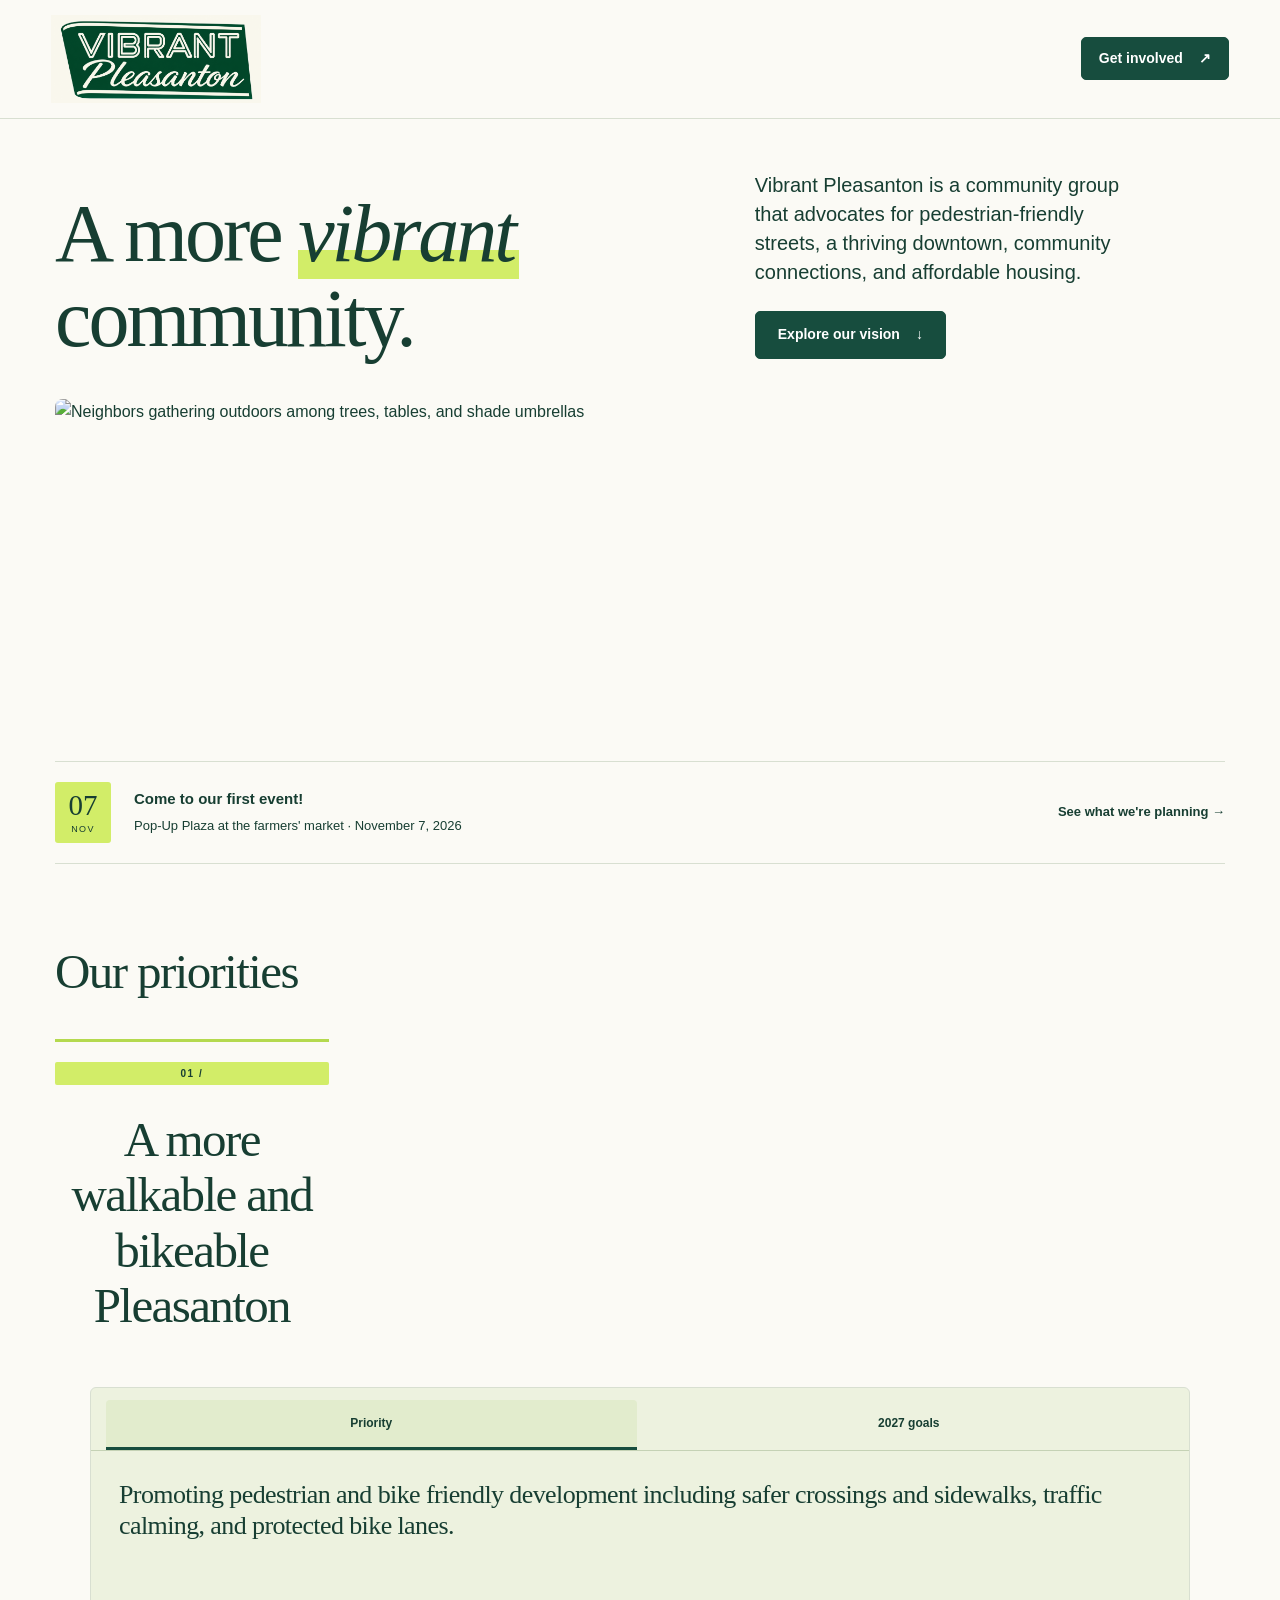
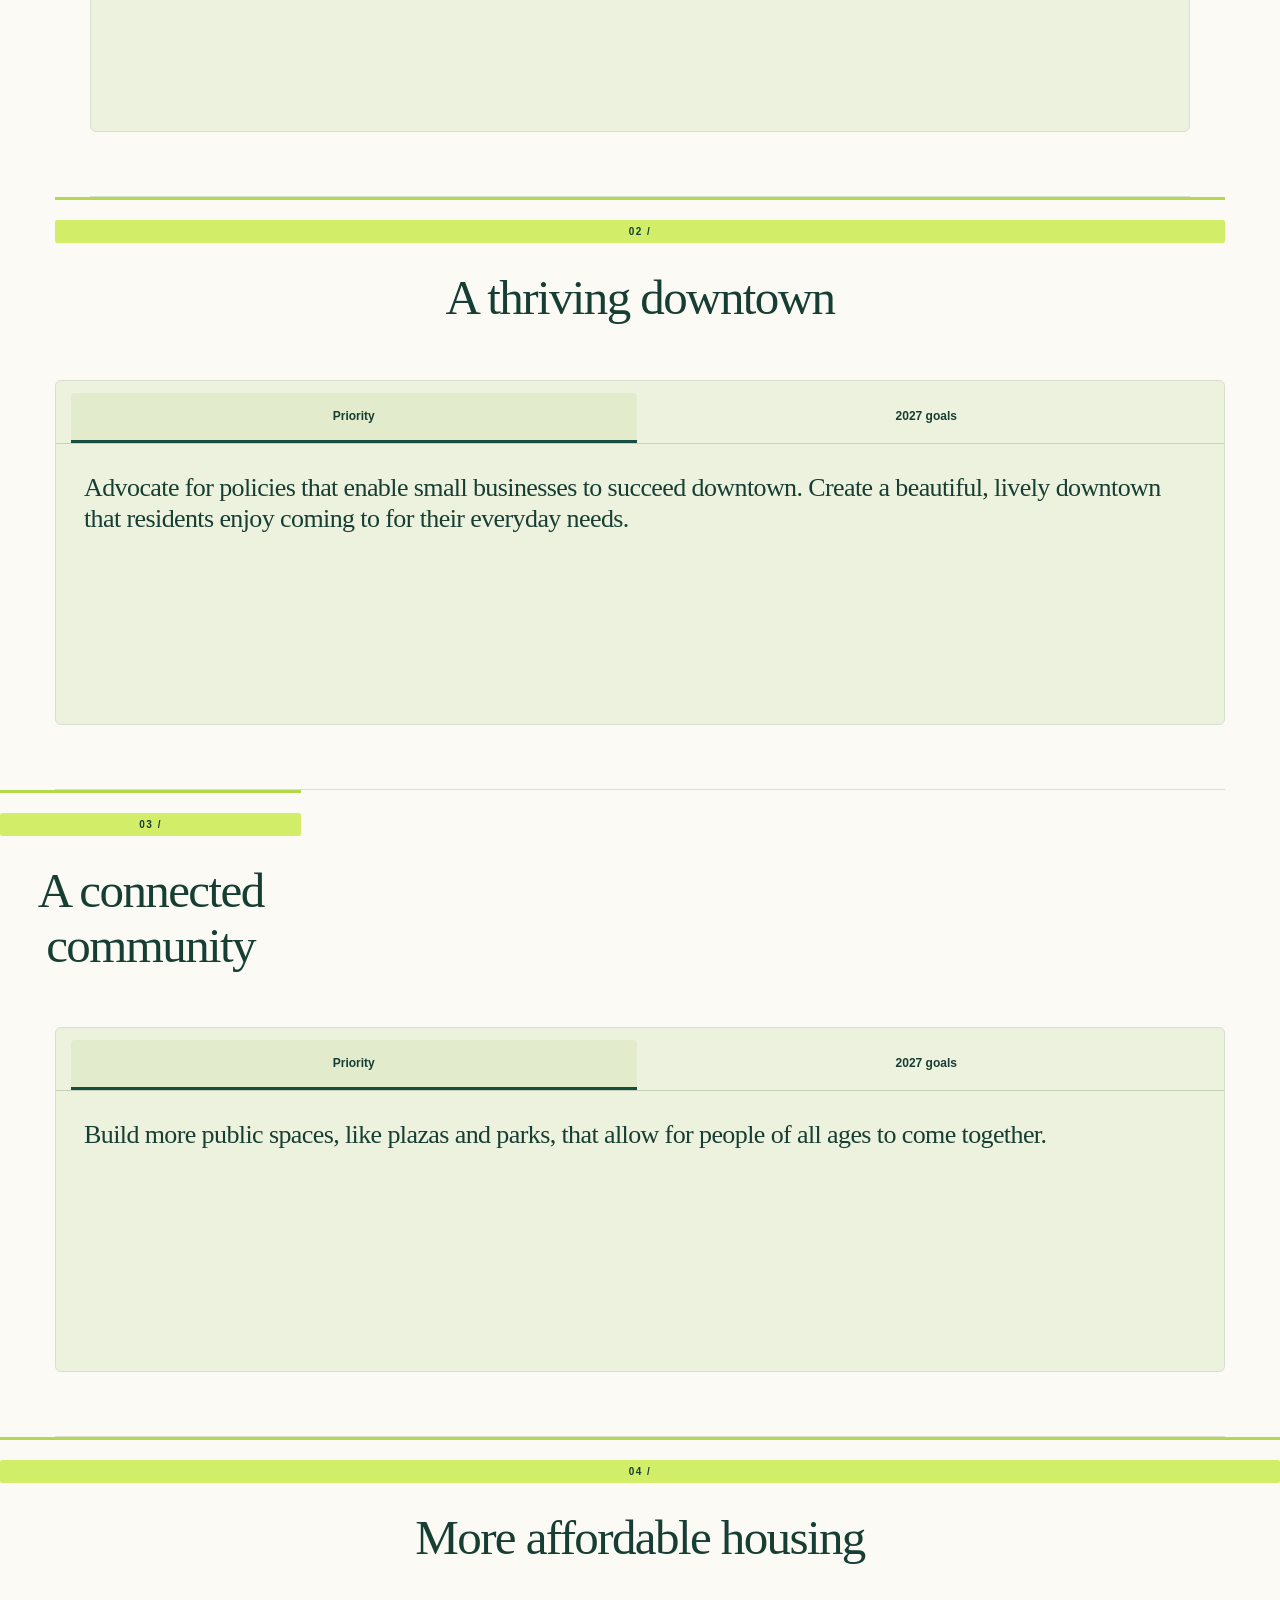
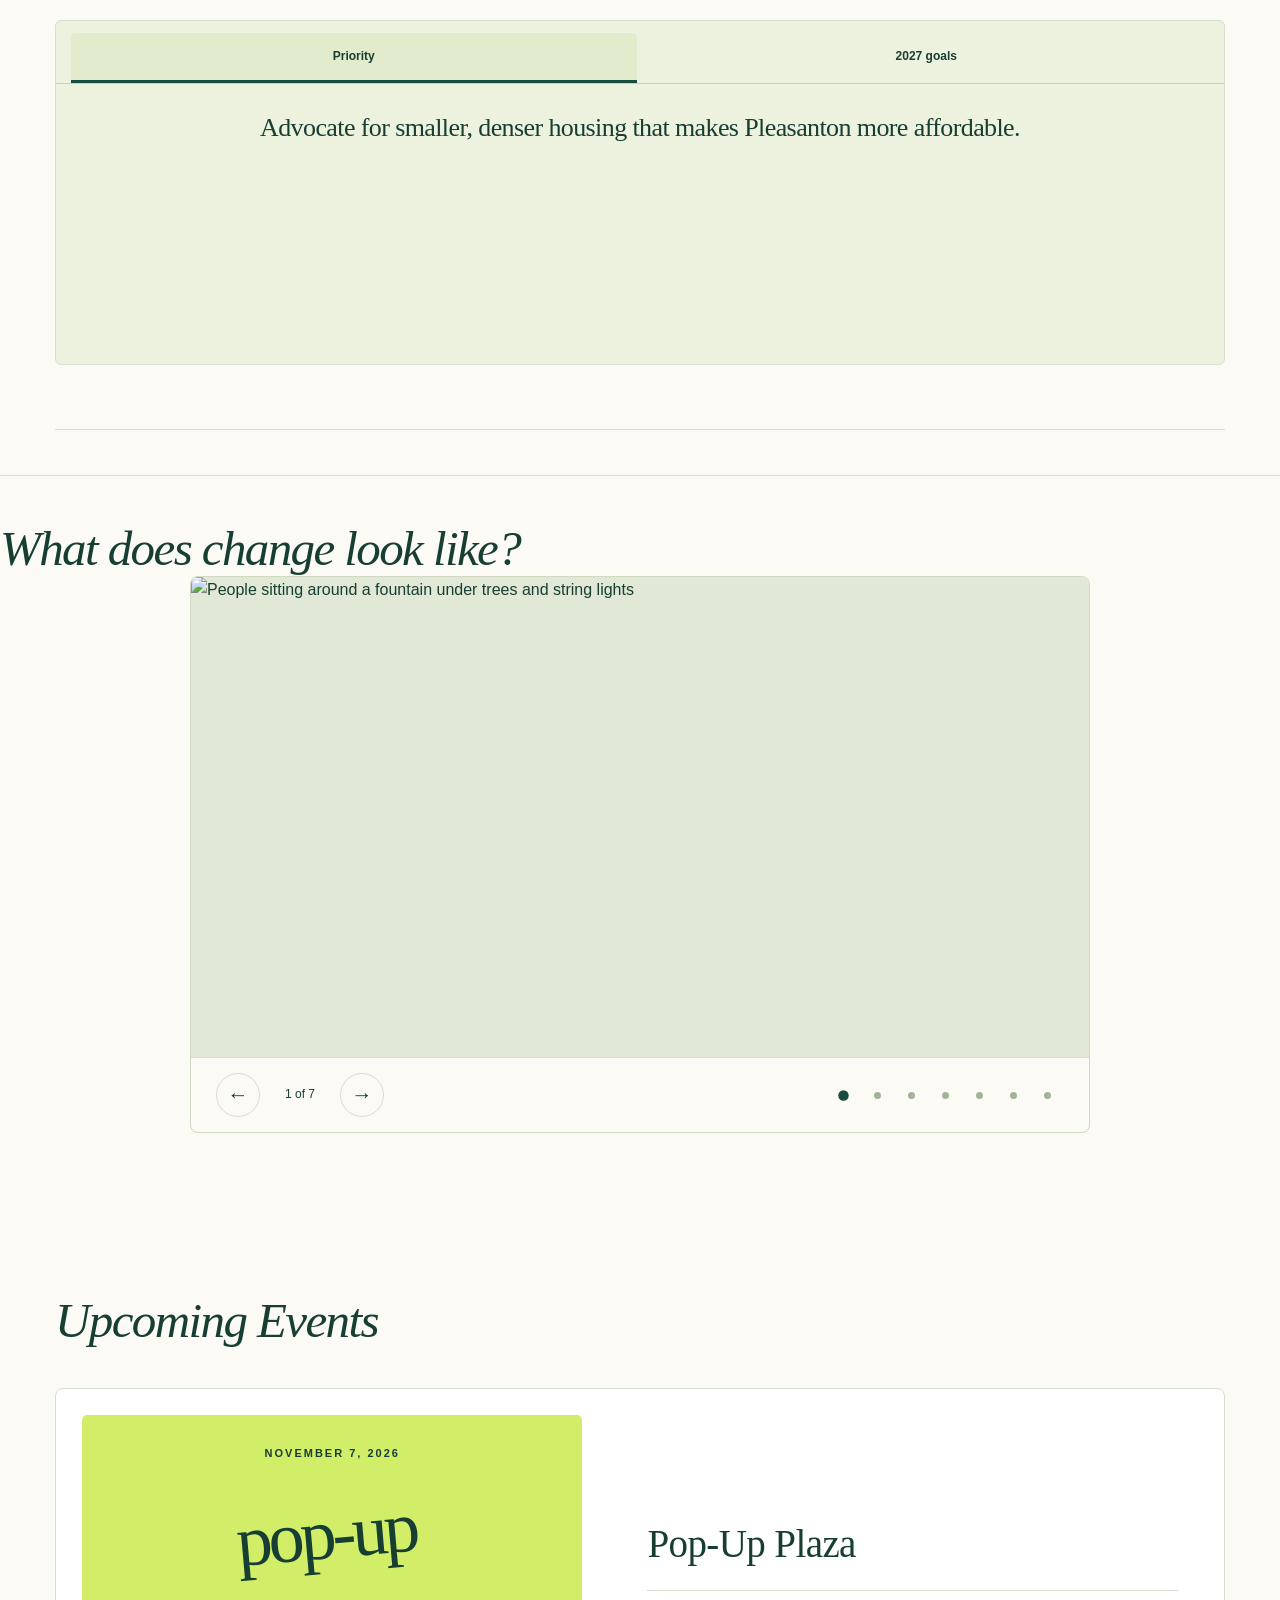
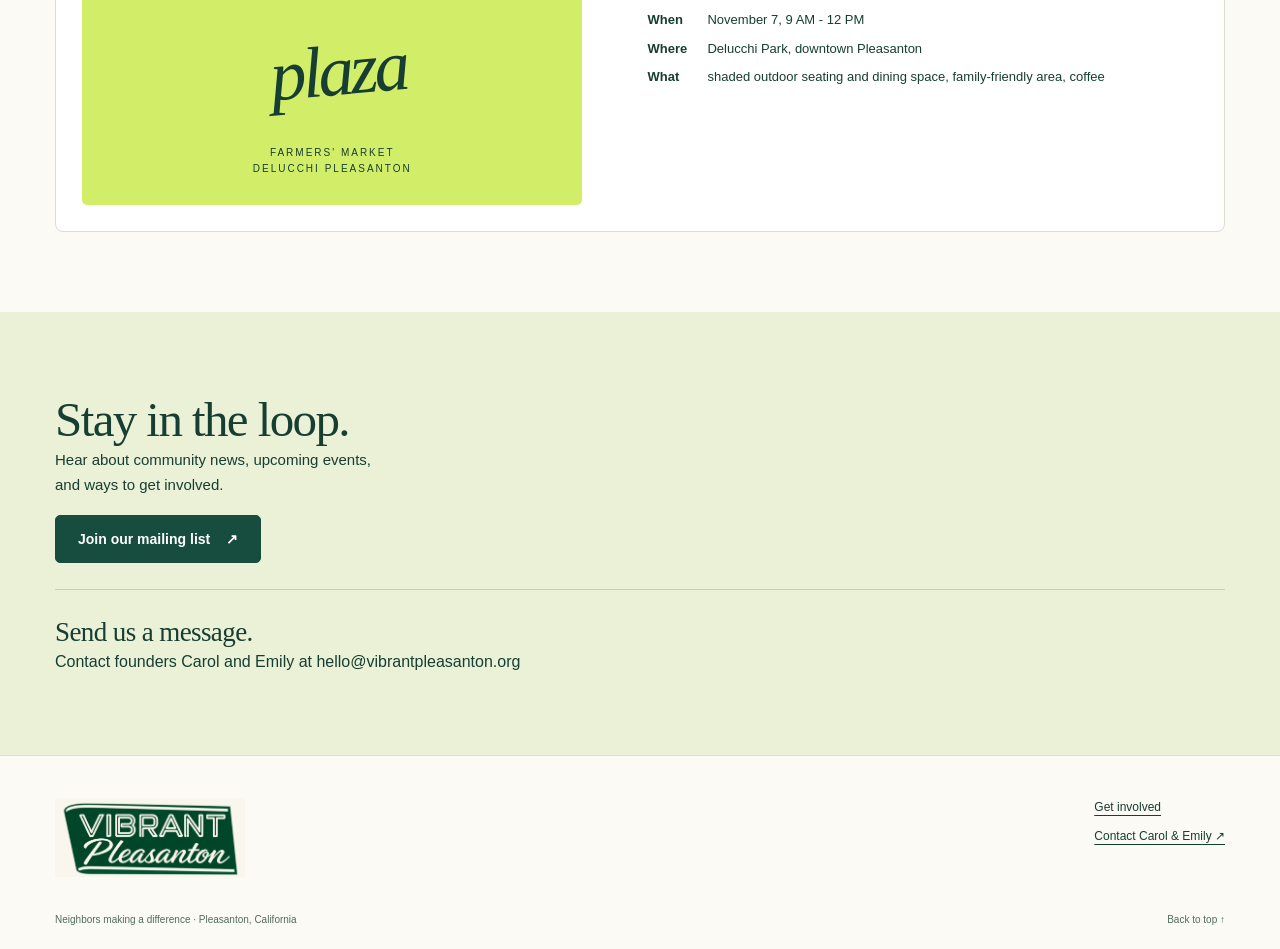
==== index.html @ 346952a8 "10/30 updates emily fixed up some spacing and got rid of the link at the bottom for "our priorities"" ====
<!DOCTYPE html>

<html lang="en">

<head>
    
    <meta charset="utf-8" />
    <meta content="width=device-width, initial-scale=1" name="viewport" />
    <meta
        content="Vibrant Pleasanton is a community advocacy and action group creating a more walkable, livable, connected Pleasanton."
        name="description" />
    <meta content="#174d3e" name="theme-color" />
    <title>Vibrant Pleasanton — A place to belong</title>
    <link href="assets/vibrant-pleasanton-sign.png" rel="icon" type="image/png" />
    <link href="styles.css" rel="stylesheet" />
    <script defer="" src="site.js"></script><noscript>
        <style>
            .menu-toggle {
                display: none
            }

            .site-header nav {
                display: flex;
                position: static;
                flex-wrap: wrap;
                flex-direction: row;
                box-shadow: none
            }

            .header-inner {
                flex-wrap: wrap
            }

            .carousel-controls {
                display: none
            }

            .carousel-slide[hidden] {
                display: grid !important
            }
        </style>
    </noscript>
</head>

<body><a class="skip-link" href="#main">Skip to content</a>
    <header class="site-header">
        <div class="header-inner"><a aria-label="Vibrant Pleasanton home" class="brand" href="index.html"><span
                    class="logo-sign"><img alt="Vibrant Pleasanton" src="assets/vibrant-pleasanton-sign.png"
                        width="1562" height="1007" /></span></a><button aria-controls="main-nav" aria-expanded="false"
                class="menu-toggle"><span>Menu</span><span aria-hidden="true" class="menu-lines"></span></button>
            <nav aria-label="Main navigation" id="main-nav">
                <!-- <a href="#vision">Our vision</a> -->
                 <!-- <a href="priorities.html">Our priorities</a> -->
                 <!-- <a href="#events">What's happening</a> -->
                <!-- <a -->
                    <!-- class="button small" href="priorities.html#goals">2027 goals</a> -->
                    <a class="button small"
                    href="#join">Get involved <span aria-hidden="true">↗</span></a></nav>
        </div>
    </header>
    <main id="main">
        <div id="top"></div>
        <div class="wrap hero">
            <div class="hero-top">
                <div>
                    <!-- <p class="eyebrow">Pleasanton, CA</p> -->
                    <h1>A more <em>vibrant</em> community.</h1>
                </div>
                <div class="hero-intro">
                    <p>Vibrant Pleasanton is a community group that advocates for pedestrian-friendly streets, a thriving downtown, community connections, and affordable housing.</p><a class="button"
                        href="#vision">Explore our vision <span aria-hidden="true">↓</span></a>
                </div>
            </div>
            <figure class="hero-photo"><img alt="Neighbors gathering outdoors among trees, tables, and shade umbrellas"
                    fetchpriority="high" height="900" src="assets/neighbors.jpg" width="1200" />
                <!-- <figcaption>Inspiration: welcoming places for neighbors to gather.</figcaption> -->
            </figure><a class="event-ribbon" href="#events"><span
                    class="date-stamp"><strong>07</strong><span>NOV</span></span><span><strong>Come to our first event!
                        </strong><span>Pop-Up Plaza at the farmers' market · November 7,
                        2026</span></span><span class="ribbon-link">See what we're planning <span
                        aria-hidden="true">→</span></span></a>
        </div>
        <section id="vision">
            <div class="wrap">
                <div class="section-head">
                    <div>
                        <!-- <p class="eyebrow">Vibrant Pleasanton envisions</p> -->
                        <h2></i>Our priorities</i></h2>
                    </div>
                    <!-- <p>Vibrant Pleasanton is a community advocacy and action group creating a more <strong>walkable, -->
                            <!-- livable, connected Pleasanton.</strong></p> -->
                </div>
                <div class="vision-grid vision-priorities">
                    <article class="vision">
                        <p class="label">01 /</p>
                        <h2>A more walkable and bikeable Pleasanton</h2>
                        <!-- <p>Promoting pedestrian and bike friendly development including safer crossings and sidewalks, -->
                            <!-- traffic calming, and protected bike lanes.</p> -->
                            </div>
        <div class="wrap priorities-content" id="goals">
            <article class="priority" id="walking">
                <!-- <div class="priority-heading"><span aria-hidden="true" class="priority-number">01</span> -->
                    <!--  -->
                        <!-- <figure><img alt="Signs showing walking times and directions to local destinations" height="700" -->
                                <!-- loading="lazy" src="assets/wayfinding.jpg" width="736" /> -->
                            <!-- <figcaption>Inspiration: an example from another place.</figcaption> -->
                        <!-- </figure> -->
                    <!-- </div> -->
                    <div class="priority-explorer">
                        <div aria-label="Explore priority 01" class="priority-tabs" role="tablist">
                            <button
                                aria-controls="walking-plan" aria-selected="true" id="walking-tab-plan" role="tab"
                                tabindex="0">Priority</button>
                                <button aria-controls="walking-progress"
                                aria-selected="false" id="walking-tab-progress" role="tab" tabindex="-1">2027 goals</button>
                                <!-- <button aria-controls="walking-help" aria-selected="false" -->
                                <!-- id="walking-tab-help" role="tab" tabindex="-1">Why we care</button> -->
                            </div>
                        <div aria-labelledby="walking-tab-plan" class="priority-panel" id="walking-plan" role="tabpanel"
                            tabindex="0">
                            <h3>Promoting pedestrian and bike friendly development including safer crossings and sidewalks, traffic calming, and protected bike lanes.</h3>
                    
                        </div>
                        <div aria-labelledby="walking-tab-progress" class="priority-panel" hidden=""
                            id="walking-progress" role="tabpanel" tabindex="0">
                            <!-- <h3>Ways to track progress</h3> -->
                            <ul class="action-list">
                                <li>Gather resident input on Pleasanton’s walkability and bikeability, focusing specifically on downtown and its connections, to better advocate for and implement temporary (to permanent) traffic calming and pedestrian measures.
                                <li>Research the feasibility of creating a <a href="https://www.oaklandca.gov/Public-Safety-Streets/Traffic-Safety/Community-Led-Traffic-Safety-Pilot-Program">community-led temporary (to permanent) pedestrian-friendly infrastructure. </a>
                                <li>Support the city’s proposed downtown curb extensions.</li>
                                <li>Gather resident feedback on the city’s <a href="https://www.pleasantonca.gov/DocumentCenter/View/1234/Proposed-Protected-Bike-Lanes-on-Peters-Ave">proposed protected bike lanes on Peters Ave.</a></li>
                            <!-- <p class="panel-note">Suggested indicators to guide our work, rather than reported results. -->
                            </p>
                        </div>
                        <div aria-labelledby="walking-tab-help" class="priority-panel" hidden="" id="walking-help"
                            role="tabpanel" tabindex="0">
                            <!-- <h3>Why we care</h3> -->
                             <li> list item one</li>
                            <ul class="action-list">
                                
                            <!-- </ul><a class="button" href="index.html?interest=walking#join">Share an idea or lend a hand -->
                                <!-- <span aria-hidden="true">↗</span></a> -->
                        </div>
                    </div>
                </div>
            </article>
                    </article>
                    
                    <article class="vision">
                        <p class="label">02 /</p>
                
                        <h2>A thriving downtown</h2>
            
                            </div>
        <div class="wrap priorities-content" id="goals">
            <article class="priority" id="downtown">
                
            
                    <div class="priority-explorer">
                        <div aria-label="Explore priority 02" class="priority-tabs" role="tablist">
                            <button
                                aria-controls="downtown-plan" aria-selected="true" id="downtown-tab-plan" role="tab"
                                tabindex="0">Priority</button>
                                <button aria-controls="downtown-progress"
                                aria-selected="false" id="downtown-tab-progress" role="tab" tabindex="1">2027 goals</button>
                                <!-- <button aria-controls="downtown-help" aria-selected="false" -->
                                <!-- id="downtown-tab-help" role="tab" tabindex="-1">Why we care</button> -->
                            </div>
                        <div aria-labelledby="downtown-tab-plan" class="priority-panel" id="downtown-plan" role="tabpanel"
                            tabindex="0">
                            <h3>Advocate for policies that enable small businesses to succeed downtown.  Create a beautiful, lively downtown that residents enjoy coming to for their everyday needs.</h3>
                    
                    
                    </div>
                        <div aria-labelledby="downtown-tab-progress" class="priority-panel" hidden=""
                            id="downtown-progress" role="tabpanel" tabindex="1">
                    
                            <ul class="action-list">
                                <li>Reduce empty storefronts.
                                <li>Survey residents and visitors about downtown.
                                <li>Organize a pop-up event that supports local businesses and brings more people downtown.
                                <li>Survey businesses about what policies, events, and actions help or hurt their businesses.
                                <li>Work with PDA and city to study and draft a plan to create shared parking for downtown businesses.
                                <li>Work with the city and nearby businesses to help secure a lease for a vacant storefront, prioritizing a market or family-friendly business.
                                <li>Bring back the Antique Faire.
                                <li>Increase the shade canopy downtown.</li>



                            </p>
                        </div>
                        <div aria-labelledby="downtown-tab-help" class="priority-panel" hidden="" id="downtown-help"
                            role="tabpanel" tabindex="0">
            
                        </div>
                    </div>
                </div>
            </article>
                    </article>
                    <div class="vision-grid vision-priorities">
                    <article class="vision">
                        <p class="label">03 /</p>
                        <h2>A connected community</h2>
                    
                            </div>
        <div class="wrap priorities-content" id="goals">
            <article class="priority" id="connected">
            
                    <div class="priority-explorer">
                        <div aria-label="Explore priority 01" class="priority-tabs" role="tablist">
                            <button
                                aria-controls="connected-plan" aria-selected="true" id="connected-tab-plan" role="tab"
                                tabindex="0">Priority</button>
                                <button aria-controls="connected-progress"
                                aria-selected="false" id="connected-tab-progress" role="tab" tabindex="-1">2027 goals</button>
                                <!-- <button aria-controls="connected-help" aria-selected="false" -->
                                <!-- id="connected-tab-help" role="tab" tabindex="-1">Why we care</button> -->
                            </div>
                        <div aria-labelledby="connected-tab-plan" class="priority-panel" id="connected-plan" role="tabpanel"
                            tabindex="0">
                            <h3>Build more public spaces, like plazas and parks, that allow for people of all ages to come together.</h3>
                    
                        </div>
                        <div aria-labelledby="connected-tab-progress" class="priority-panel" hidden=""
                            id="connected-progress" role="tabpanel" tabindex="0">
                            <!-- <h3>Ways to track progress</h3> -->
                            <ul class="action-list">
                                <li>Attract businesses that will open community focused spaces like beer gardens, restaurants with outdoor seating and kids play spaces.
                                <li>Host a pop-up event at Pleasanton's Nature House.
                                <li>Host at least three events that foster community-building .
                                <li>Work with the city to identify a location for a public plaza downtown.
                            <!-- <p class="panel-note">Suggested indicators to guide our work, rather than reported results. -->
                            </p>
                        </div>
                        <div aria-labelledby="connected-tab-help" class="priority-panel" hidden="" id="connected-help"
                            role="tabpanel" tabindex="0">
                            <!-- <h3>Why we care</h3> -->
                             <li> list item one</li>
                            <ul class="action-list">
                                
                            <!-- </ul><a class="button" href="index.html?interest=walking#join">Share an idea or lend a hand -->
                                <!-- <span aria-hidden="true">↗</span></a> -->
                        </div>
                    </div>
                </div>
            </article>
                    </article>
                    <article class="vision">
                        <p class="label">04 /</p>
                        <h2>More affordable housing</h2>
                    
                            </div>
        <div class="wrap priorities-content" id="goals">
            <article class="priority" id="housing">
            
                    <div class="priority-explorer">
                        <div aria-label="Explore priority 01" class="priority-tabs" role="tablist">
                            <button
                                aria-controls="housing-plan" aria-selected="true" id="housing-tab-plan" role="tab"
                                tabindex="0">Priority</button>
                                <button aria-controls="housing-progress"
                                aria-selected="false" id="housing-tab-progress" role="tab" tabindex="-1">2027 goals</button>
                                <!-- <button aria-controls="housing-help" aria-selected="false" -->
                                <!-- id="housing-tab-help" role="tab" tabindex="-1">Why we care</button> -->
                            </div>
                        <div aria-labelledby="housing-tab-plan" class="priority-panel" id="housing-plan" role="tabpanel"
                            tabindex="0">
                            <h3>Advocate for smaller, denser housing that makes Pleasanton more affordable.</h3>
                    
                        </div>
                        <div aria-labelledby="housing-tab-progress" class="priority-panel" hidden=""
                            id="housing-progress" role="tabpanel" tabindex="0">
                            <!-- <h3>Ways to track progress</h3> -->
                            <ul class="action-list">
                                <li>Advocate for smaller, denser housing and mixed-use development, including multifamily housing downtown.</li>

                            </p>
                        </div>
                        <div aria-labelledby="housing-tab-help" class="priority-panel" hidden="" id="housing-help"
                            role="tabpanel" tabindex="0">
                            <!-- <h3>Why we care</h3> -->
                             <li> list item one</li>
                            <ul class="action-list">
                                
                            <!-- </ul><a class="button" href="index.html?interest=walking#join">Share an idea or lend a hand -->
                                <!-- <span aria-hidden="true">↗</span></a> -->
                        </div>
                    </div>
                </div>
            </article>
                    </article>
                </div>
                <section aria-labelledby="inspiration-title" class="vision-inspiration" id="inspiration">
                    <h2><i>What does change look like?</i></h2>
                        <!-- <p>Flip through these examples to see what's inspiring us to make Pleasanton more...pleasant! -->
                        </p>
                    </div>
                    <div aria-label="Ideas for Pleasanton" aria-roledescription="carousel" class="inspiration-carousel"
                        role="region" tabindex="0">
                        <div class="carousel-stage">
                            <figure aria-label="1 of 7" aria-roledescription="slide" class="carousel-slide"
                                id="inspiration-slide-1" role="group">
                                <div class="carousel-image"><img
                                        alt="People sitting around a fountain under trees and string lights"
                                        height="700" loading="lazy" src="assets/seating-plaza.jpg" width="736" /></div>
                            </figure>
                            <figure aria-label="2 of 7" aria-roledescription="slide" class="carousel-slide" hidden=""
                                id="inspiration-slide-2" role="group">
                                <div class="carousel-image"><img
                                        alt="Green cafe tables beside food trucks on a shaded path" height="700"
                                        loading="lazy" src="assets/food-truck-plaza.jpg" width="736" /></div>
                            </figure>
                            <figure aria-label="3 of 7" aria-roledescription="slide" class="carousel-slide" hidden=""
                                id="inspiration-slide-3" role="group">
                                <div class="carousel-image"><img
                                        alt="Children playing on colorful platforms in a pedestrian street" height="700"
                                        loading="lazy" src="assets/kids-play.jpg" width="736" /></div>
                            </figure>
                            <figure aria-label="4 of 7" aria-roledescription="slide" class="carousel-slide" hidden=""
                                id="inspiration-slide-4" role="group">
                                <div class="carousel-image"><img
                                        alt="Families walking, sitting, and playing in a landscaped public square"
                                        height="700" loading="lazy" src="assets/multi-use-square.jpg" width="736" />
                                </div>
                            </figure>
                            <figure aria-label="5 of 7" aria-roledescription="slide" class="carousel-slide" hidden=""
                                id="inspiration-slide-5" role="group">
                                <div class="carousel-image"><img
                                        alt="A family playing an outdoor game beside cafe seating" height="700"
                                        loading="lazy" src="assets/family-spaces.jpg" width="736" /></div>
                            </figure>
                            <figure aria-label="6 of 7" aria-roledescription="slide" class="carousel-slide" hidden=""
                                id="inspiration-slide-6" role="group">
                                <div class="carousel-image"><img
                                        alt="Neighbors reading and writing messages on a community chalkboard kiosk"
                                        height="700" loading="lazy" src="assets/community-kiosk.jpg" width="736" />
                                </div>
                            </figure>
                            <figure aria-label="7 of 7" aria-roledescription="slide" class="carousel-slide" hidden=""
                                id="inspiration-slide-7" role="group">
                                <div class="carousel-image"><img
                                        alt="Signs showing walking times and directions to local destinations"
                                        height="700" loading="lazy" src="assets/wayfinding.jpg" width="736" /></div>
                            </figure>
                        </div>
                        <div class="carousel-controls">
                            <div class="carousel-arrows"><button aria-label="Previous image" class="carousel-arrow"
                                    data-carousel-prev="" type="button"><span aria-hidden="true">←</span></button><span
                                    aria-atomic="true" aria-live="polite" class="carousel-status">1 of 7</span><button
                                    aria-label="Next image" class="carousel-arrow" data-carousel-next=""
                                    type="button"><span aria-hidden="true">→</span></button></div>
                            <div aria-label="Choose an image" class="carousel-dots" role="group"><button
                                    aria-controls="inspiration-slide-1" aria-current="true"
                                    aria-label="Show image 1: A reason to stay" class="carousel-dot" data-slide="0"
                                    type="button"><span aria-hidden="true"></span></button><button
                                    aria-controls="inspiration-slide-2"
                                    aria-label="Show image 2: Local food. Shared space." class="carousel-dot"
                                    data-slide="1" type="button"><span aria-hidden="true"></span></button><button
                                    aria-controls="inspiration-slide-3" aria-label="Show image 3: Play along the way"
                                    class="carousel-dot" data-slide="2" type="button"><span
                                        aria-hidden="true"></span></button><button aria-controls="inspiration-slide-4"
                                    aria-label="Show image 4: One square. Many possibilities." class="carousel-dot"
                                    data-slide="3" type="button"><span aria-hidden="true"></span></button><button
                                    aria-controls="inspiration-slide-5"
                                    aria-label="Show image 5: Room for every generation" class="carousel-dot"
                                    data-slide="4" type="button"><span aria-hidden="true"></span></button><button
                                    aria-controls="inspiration-slide-6"
                                    aria-label="Show image 6: A place for community ideas" class="carousel-dot"
                                    data-slide="5" type="button"><span aria-hidden="true"></span></button><button
                                    aria-controls="inspiration-slide-7"
                                    aria-label="Show image 7: A clearer way to explore" class="carousel-dot"
                                    data-slide="6" type="button"><span aria-hidden="true"></span></button></div>
                        </div>
                    </div>
                </section>
            </div>
        </section>
        <section id="events">
            <div class="wrap">
                <div class="section-head">
                    <div>
                        <h2><i>Upcoming Events</i>
                        <!-- <h2><br />w</h2> -->
                    </div>
                    <!-- <p>Grab something from the market and stay a little longer. We're planning flexible seating, shade, -->
                        <!-- and space for children to play alongside the farmers' market.</p> -->
                </div>
                <article class="event">
                    <div aria-hidden="true" class="event-poster"><span class="poster-date">NOVEMBER 7, 2026</span>
                        <div>pop-up<br /><br /><em>plaza</em></div><span class="poster-footer">FARMERS' MARKET<br />DELUCCHI
                            PLEASANTON</span>
                    </div>
                    <div class="event-copy">
                        <!-- <p class="eyebrow">In the works</p> -->
                        <h3>Pop-Up Plaza</h3>
                        <dl class="event-details">
                            <div>
                                <dt>When</dt>
                                <dd>November 7, 9 AM - 12 PM</dd>
                            </div>
                            <div>
                                <dt>Where</dt>
                                <dd>Delucchi Park, downtown Pleasanton</dd>
                            </div>
                            <div>
                                <dt>What</dt>
                                <dd>shaded outdoor seating and dining space, family-friendly area, coffee</dd>
                            </div>
                        </dl>
                        <!-- <p class="event-note">Final details TBA.</p> -->
                    </div>
                </article>
            </div>
        </section>
        <section class="participation-section" id="join">
            <div class="wrap">
                <div class="mailing-list">
                    <h2>Stay in the loop.</h2>
                    <p>Hear about community news, upcoming events, and ways to get involved.</p><a class="button"
                        href= "mailinglist.html">Join
                        our mailing list <span aria-hidden="true">↗</span></a>
                    <!-- <p class="form-note">Opens an email to request to join.</p> -->
                </div>
                <h3>Send us a message.</h3>
                <p> Contact founders Carol and Emily at hello@vibrantpleasanton.org</p>
                <!-- <div class="section-head"> -->
                    <!-- <div> -->
                        <!-- <h2>Your town.<br />Your ideas.</h2> -->
                    <!-- </div> -->
                    <!-- <p>Have an idea for Pleasanton? Want to help with a gathering or support local businesses? There's a -->
                        <!-- place for you here!</p> -->
                </div>
                <!-- <div class="participation-layout"> -->
                    <!-- <div class="participation-info"> -->
                        <!-- <p class="direct-contact">Co-founders<br /><strong>Emily &amp; Carol</strong></p> -->
                    <!-- </div> -->
                    <!-- <form action="https://formsubmit.co/eeaugust@gmail.com" method="POST" class="participation-form" -->
                        <!-- id="participation-form"><input type="hidden" name="_subject" -->
                            <!-- value="New message from Vibrant Pleasanton" /><input type="hidden" name="_next" -->
                            <!-- value="https://vibrant-pleasanton-layout.sprychime8.chatgpt.site/thanks.html" /><input -->
                            <!-- type="hidden" name="_template" value="table" /><input type="text" name="_honey" hidden="" -->
                            <!-- tabindex="-1" autocomplete="off" /> -->
                        <!-- <fieldset> -->
                            <!-- <legend>I'd like to…</legend> -->
                            <!-- <div class="interest-options"><label><input checked="" name="interest" type="radio" -->
                                        <!-- value="idea" /><span>Share an idea</span></label><label><input name="interest" -->
                                        <!-- type="radio" value="pop-up" /><span>Get Involved</span></label></div> -->
                        <!-- </fieldset> -->
                        <!-- <div class="form-row"> -->
                            <!-- <div><label for="visitor-name">Your name <span -->
                                        <!-- class="optional">(optional)</span></label><input autocomplete="name" -->
                                    <!-- id="visitor-name" maxlength="100" name="name" placeholder="First name is fine" /> -->
                            <!-- </div> -->
                            <!-- <div><label for="visitor-email">Your email <span -->
                                        <!-- class="optional">(optional)</span></label><input autocomplete="email" -->
                                    <!-- id="visitor-email" maxlength="254" name="email" placeholder="you@example.com" -->
                                    <!-- type="email" /></div> -->
                        <!-- </div><label for="visitor-message" id="message-label">What would you like to see in -->
                            <!-- Pleasanton?</label><textarea id="visitor-message" maxlength="4000" name="message" -->
                            <!-- placeholder="A small improvement, a big idea, or a way you'd like to help…" required="" -->
                            <!-- rows="5"></textarea><button class="button" type="submit">Send message <span -->
                                <!-- aria-hidden="true">→</span></button> -->
                        <!-- <p class="form-note">Make sure to add your email if you’d like a reply!</p> -->
                    <!-- </form> -->
                </div>
            </div>
        </section>
    </main>
    <footer class="site-footer">
        <div class="wrap footer-top"><a aria-label="Vibrant Pleasanton home" class="brand" href="index.html"><span
                    class="logo-sign"><img alt="Vibrant Pleasanton" src="assets/vibrant-pleasanton-sign.png"
                        width="1562" height="1007" /></span></a>
            <!-- <p>A more walkable, livable,<br />connected place to call home.</p> -->
            <div>
                <!-- <a href="priorities.html">Our priorities</a> -->
                <a href="index.html#join">Get involved</a><a
                    href="mailto:eeaugust@gmail.com,carolowendro@gmail.com">Contact Carol &amp; Emily <span
                        aria-hidden="true">↗</span></a></div>
        </div>
        <div class="wrap footer-bottom"><span>Neighbors making a difference · Pleasanton, California</span><a
                href="#top">Back to top ↑</a></div>
    </footer>
</body>

</html>
---- styles.css ----
:root{--paper:#fbfaf5;--ink:#173e32;--green:#174d3e;--lime:#d2ed68;--pale:#edf2df;--line:#d8dfd1;--muted:#526b5e;--radius:8px;--max:1240px}*{box-sizing:border-box}html{scroll-behavior:smooth;scroll-padding-top:110px}body{margin:0;background:var(--paper);color:var(--ink);font:16px/1.65 Arial,Helvetica,sans-serif;-webkit-font-smoothing:antialiased}h1,h2,h3,p,figure{margin:0}h1,h2,h3{font-family:Georgia,'Times New Roman',serif;font-weight:400}h1{font-size:clamp(48px,6.5vw,82px);line-height:1.04;letter-spacing:-3px}h1 em{font-weight:400;background:linear-gradient(transparent 68%,var(--lime) 68%);padding-right:5px}h2{font-size:clamp(34px,4.1vw,49px);line-height:1.13;letter-spacing:-1.6px}h3{font-size:27px;line-height:1.2;letter-spacing:-.6px}a{color:inherit;text-underline-offset:4px}button,input,textarea{font:inherit}button{cursor:pointer}button,a,input,textarea,summary{-webkit-tap-highlight-color:transparent}a,button{touch-action:manipulation}img{max-width:100%;display:block}button{color:var(--ink)}[hidden]{display:none!important}:focus-visible{outline:3px solid #3673b8;outline-offset:4px}.wrap{width:min(100%,var(--max));margin-inline:auto;padding-inline:35px}.eyebrow,.label{display:inline-block;font-size:11px;line-height:1.5;letter-spacing:1.5px;text-transform:uppercase;font-weight:700;background:var(--lime);padding:4px 9px;border-radius:2px;margin-bottom:20px}.button{display:inline-flex;align-items:center;justify-content:center;gap:16px;min-height:48px;background:var(--green);color:#fff;border:1px solid var(--green);border-radius:5px;padding:12px 22px;text-decoration:none;font-size:14px;line-height:1.4;font-weight:700;transition:background .15s,transform .15s}.button:hover{background:#103d30;transform:translateY(-1px)}.button.light{background:var(--lime);border-color:var(--lime);color:var(--ink)}.button.light:hover{background:#e0f38e}.button.small{min-height:43px;padding:10px 17px}.text-link,.text-button{font-size:14px;font-weight:700;text-decoration:underline;text-underline-offset:5px}.text-button{border:0;background:none;padding:12px 3px}.caption-note{font-size:12px;color:var(--muted);line-height:1.6;margin-top:24px}.sr-only{position:absolute;width:1px;height:1px;overflow:hidden;clip:rect(0,0,0,0);white-space:nowrap}.skip-link{position:fixed;top:-100px;left:20px;z-index:100;background:var(--lime);padding:12px}.skip-link:focus{top:10px}.site-header{position:sticky;top:0;z-index:30;background:var(--paper);border-bottom:1px solid var(--line)}.header-inner{width:min(100%,1380px);margin:auto;padding:15px 4%;display:flex;align-items:center;justify-content:space-between;gap:30px}.brand{display:inline-flex;align-items:center;gap:13px;text-decoration:none;flex:none}.logo-icon{--size:58px;width:var(--size);height:var(--size);border-radius:50%;overflow:hidden;position:relative;flex:none}.logo-icon img{position:absolute;width:calc(var(--size)*2.42384);max-width:none;height:auto;left:calc(var(--size)*-.657837);top:calc(var(--size)*-.161148)}.logo-name{display:flex;flex-direction:column;line-height:1.1;gap:5px}.logo-name>span{font-size:20px;font-family:Georgia,serif;font-weight:700;letter-spacing:3px}.logo-name strong{font-size:18px;letter-spacing:1.5px}.site-header nav{display:flex;align-items:center;gap:25px}.site-header nav>a{font-size:14px;text-decoration:none;white-space:nowrap}.site-header nav>a:not(.button){padding-block:8px;border-bottom:2px solid transparent}.site-header nav>a:not(.button):hover,.site-header nav>a[aria-current]{border-color:var(--green)}.menu-toggle{display:none;align-items:center;gap:10px;padding:10px 13px;border:1px solid var(--line);border-radius:5px;background:none;font-size:13px;min-height:44px}.menu-lines{width:16px;height:10px;border-block:1.5px solid var(--ink)}.hero{padding-top:52px}.hero-top{display:grid;grid-template-columns:1.35fr 1fr;gap:65px;align-items:end;margin-bottom:37px}.hero-intro{max-width:400px;padding-bottom:3px}.hero-intro p{font-size:17px;margin-bottom:15px}.hero-intro p:first-child{font-size:20px;line-height:1.45}.hero-intro .button{margin-top:9px}.hero-photo img{height:340px;width:100%;object-fit:cover;object-position:center 62%;border-radius:var(--radius)}.hero-photo figcaption{font-size:11px;color:var(--muted);margin-top:8px}.event-ribbon{display:flex;gap:23px;align-items:center;margin-top:22px;padding:20px 0;border-block:1px solid var(--line);text-decoration:none}.date-stamp{display:flex;flex-direction:column;align-items:center;justify-content:center;background:var(--lime);border-radius:3px;width:56px;min-width:56px;height:61px;line-height:1.1}.date-stamp strong{font-family:Georgia,serif;font-size:29px;font-weight:400}.date-stamp span{font-size:9px;letter-spacing:1.4px;margin-top:3px}.event-ribbon>span:nth-child(2){display:flex;flex-direction:column;gap:3px;font-size:13px}.event-ribbon>span:nth-child(2)>strong{font-size:15px}.ribbon-link{margin-left:auto;font-size:13px;font-weight:700}.event-ribbon:hover .ribbon-link{text-decoration:underline;text-underline-offset:4px}section{padding-block:80px}.section-head{display:flex;justify-content:space-between;align-items:end;gap:50px;margin-bottom:40px}.section-head>p{max-width:355px;font-size:15px}.vision-grid{display:grid;grid-template-columns:repeat(4,1fr);gap:25px}.vision{border-top:3px solid #b4d94e;padding-top:20px;min-width:0}.vision .label{margin-bottom:27px;font-size:10px}.vision h3{font-size:25px;min-height:120px;margin-bottom:17px}.vision>p:last-child{font-size:14px;line-height:1.65}.advocacy{background:var(--green);color:var(--paper)}.advocacy-layout{display:grid;grid-template-columns:1fr 1.2fr;gap:100px}.advocacy .eyebrow{color:var(--lime);background:transparent;padding:0}.advocacy .lead{max-width:320px;color:#dce6d7;margin-top:26px;font-size:15px}.advocacy-list{list-style:none;margin:0;padding:0;counter-reset:adv}.advocacy-list li{counter-increment:adv;display:flex;gap:24px;border-bottom:1px solid #648572;padding:20px 0;font-size:20px;line-height:1.5}.advocacy-list li:first-child{padding-top:0}.advocacy-list li::before{content:'0' counter(adv);font-size:11px;color:var(--lime);padding-top:6px;letter-spacing:1px}.advocacy-bottom{border-top:1px solid #648572;margin-top:45px;padding-top:30px;display:flex;justify-content:space-between;align-items:center;gap:45px}.advocacy-bottom p{max-width:580px;font-size:15px;color:#dce6d7}.advocacy-bottom .button{flex:none}.inspiration-section{background:var(--pale)}.filter-bar{display:flex;flex-wrap:wrap;gap:9px;margin-bottom:30px}.filter{padding:10px 16px;border:1px solid #b2bdaa;border-radius:30px;background:transparent;font-size:13px;font-weight:700;min-height:44px}.filter:hover{border-color:var(--green)}.filter.active{background:var(--green);color:white;border-color:var(--green)}.inspiration-gallery{display:grid;grid-template-columns:repeat(3,1fr);gap:32px 24px}.gallery-item{min-width:0}.image-button{display:block;width:100%;padding:0;border:0;position:relative;border-radius:6px;overflow:hidden;background:var(--line)}.image-button img{width:100%;height:265px;object-fit:cover;transition:transform .3s}.image-button:hover img{transform:scale(1.03)}.image-open{position:absolute;right:12px;bottom:12px;background:var(--paper);width:32px;height:32px;display:grid;place-items:center;border-radius:50%;font-size:18px}.gallery-item figcaption{font-size:15px;font-weight:700;margin-top:12px}.gallery-item figcaption>span{display:block;font-size:11px;font-weight:400;color:var(--muted);margin-top:3px}.event{display:grid;grid-template-columns:1fr 1.1fr;gap:65px;background:#fff;padding:26px;border-radius:var(--radius);border:1px solid var(--line)}.event-poster{background:var(--lime);border-radius:5px;min-height:390px;display:flex;flex-direction:column;justify-content:center;align-items:center;text-align:center;padding:25px}.poster-date{font-size:11px;letter-spacing:2px;font-weight:700;margin-bottom:38px}.event-poster>div{font:400 72px/.95 Georgia,serif;letter-spacing:-4px;transform:rotate(-5deg)}.poster-footer{font-size:10px;letter-spacing:2px;margin-top:40px;line-height:1.6}.event-copy{align-self:center;padding-right:20px}.event-copy h3{font-size:39px;margin-bottom:20px}.event-copy>p:not(.eyebrow):not(.event-note){font-size:15px}.event-details{border-top:1px solid var(--line);padding-top:18px;margin:22px 0 12px;font-size:13px}.event-details>div{display:grid;grid-template-columns:48px 1fr;gap:12px;margin-bottom:7px}.event-details dt{font-weight:700}.event-details dd{margin:0}.event-note{color:var(--muted);font-size:12px;margin-bottom:20px}.participation-section{background:#eaf1d7}.participation-layout{display:grid;grid-template-columns:.9fr 1.35fr;gap:80px}.participation-info h3{margin-bottom:18px;font-size:30px}.participation-info>p{font-size:15px;max-width:340px}.conversation-prompts{border-block:1px solid #c4d1b3;padding:25px 0;margin-block:28px}.conversation-prompts .label{background:transparent;padding:0;font-size:10px;margin-bottom:16px}.conversation-prompts ul{padding-left:19px;margin:0;font-size:15px}.conversation-prompts li+li{margin-top:10px}.direct-contact a{font-weight:700}.participation-form{background:var(--paper);padding:30px;border-radius:8px;border:1px solid var(--line)}fieldset{padding:0;margin:0 0 25px;border:0}legend{font-size:14px;font-weight:700;margin-bottom:12px}.interest-options{display:grid;grid-template-columns:1fr 1fr;gap:9px}.interest-options label{display:block;cursor:pointer;position:relative}.interest-options input{position:absolute;opacity:0;width:1px;height:1px}.interest-options span{display:block;font-size:12px;padding:10px 12px;border:1px solid var(--line);border-radius:4px;min-height:44px;line-height:1.8}.interest-options input:checked+span{background:var(--lime);border-color:var(--green);box-shadow:inset 0 0 0 1px var(--green)}.interest-options input:focus-visible+span{outline:3px solid #3673b8;outline-offset:3px}.form-row{display:grid;grid-template-columns:1fr 1fr;gap:15px;margin-bottom:20px}.participation-form>label,.form-row label{display:block;font-size:13px;font-weight:700;margin-bottom:8px}.optional{font-weight:400;color:var(--muted);font-size:11px}input:not([type=radio]),textarea{width:100%;border:1px solid #aebca7;border-radius:4px;background:white;color:var(--ink);padding:10px 12px;font-size:16px;line-height:1.5}textarea{resize:vertical;min-height:130px;margin-bottom:17px}input::placeholder,textarea::placeholder{color:#68746c;font-size:14px}.form-note{color:var(--muted);font-size:11px;line-height:1.65;margin-top:12px}.message-result{border-top:1px solid var(--line);padding-top:22px;margin-top:22px}.message-result>p:first-child{font-size:14px;font-weight:700;margin-bottom:14px}.result-actions{display:flex;gap:20px;align-items:center;flex-wrap:wrap}.message-result .form-note a{overflow-wrap:anywhere}.message-result textarea{margin-top:15px;font-size:12px}.faq-section{padding-block:70px}.faq-layout{display:grid;grid-template-columns:1fr 1.3fr;gap:100px}.faq details{border-bottom:1px solid var(--line);padding:21px 0}.faq details:first-child{border-top:1px solid var(--line)}.faq summary{cursor:pointer;font-size:15px;font-weight:700;padding-right:20px}.faq details p{font-size:14px;color:var(--muted);margin-top:15px}.site-footer{border-top:1px solid var(--line);padding:42px 0 20px}.footer-top{display:flex;justify-content:space-between;gap:35px;align-items:start}.footer-top p{font-size:14px;line-height:1.6}.footer-top>div{display:flex;flex-direction:column;gap:9px;font-size:12px}.footer-top .logo-icon{--size:45px}.footer-top .logo-name>span{font-size:17px}.footer-top .logo-name strong{font-size:15px}.footer-bottom{display:flex;justify-content:space-between;gap:30px;font-size:10px;color:var(--muted);padding-top:35px}.footer-bottom a{text-decoration:none}dialog{width:min(850px,calc(100% - 32px));max-height:90dvh;border:0;border-radius:8px;padding:0;background:var(--paper);color:var(--ink);box-shadow:0 20px 70px #0c281850}dialog::backdrop{background:#0f2e25bd}.dialog-close{position:absolute;top:12px;right:12px;width:44px;height:44px;background:var(--paper);border:1px solid var(--line);border-radius:50%;font-size:25px;z-index:2}#dialog-image{width:100%;height:330px;object-fit:cover}.dialog-copy{padding:30px 35px}.dialog-copy h3{margin-bottom:15px;font-size:31px}.dialog-copy>p:not(.eyebrow):not(.caption-note){font-size:15px;margin-bottom:20px}.dialog-copy .caption-note{margin-top:18px;font-size:11px}.back-link{display:block;font-size:13px;text-decoration:none;margin-bottom:30px}.priorities-hero{padding-top:40px}.priorities-hero h1{margin-bottom:28px}.priorities-intro{display:grid;grid-template-columns:1fr 1fr;gap:60px;max-width:1000px}.priorities-intro p:first-child{font:400 26px/1.35 Georgia,serif;letter-spacing:-.5px;max-width:370px}.priorities-intro p:last-child{font-size:15px}.priority-jumps{display:grid;grid-template-columns:repeat(3,1fr);gap:20px;margin-top:35px;margin-bottom:30px}.priority-jumps a{display:flex;align-items:center;gap:12px;text-decoration:none;border-block:1px solid var(--line);padding:18px 4px;font-size:14px;font-weight:700}.priority-jumps a>span:first-child{font-size:11px;color:var(--muted);font-weight:400}.priority-jumps a>span:last-child{margin-left:auto}.priority-jumps a:hover{border-color:var(--green)}.priority{padding-block:54px 64px;border-bottom:1px solid var(--line);scroll-margin-top:10px}.priority-heading{display:flex;gap:28px;max-width:850px;align-items:start;margin-bottom:30px}.priority-number{font:400 43px/1 Georgia,serif;color:var(--green);margin-top:6px;min-width:45px}.priority-heading .eyebrow{margin-bottom:14px}.priority-heading h2{font-size:clamp(32px,3.5vw,43px)}.priority-layout{display:grid;grid-template-columns:1fr 1.1fr;gap:55px;margin-left:73px}.priority-overview>p{font-size:15px;margin-bottom:25px}.priority-overview img{width:100%;height:220px;object-fit:cover;border-radius:5px}.priority-overview figcaption{font-size:11px;color:var(--muted);margin-top:8px}.priority-explorer{background:var(--pale);border-radius:6px;align-self:start;overflow:hidden;border:1px solid var(--line)}.priority-tabs{display:flex;padding:12px 15px 0;gap:7px;border-bottom:1px solid #c5d2b5;align-items:stretch}.priority-tabs button{border:0;border-bottom:3px solid transparent;background:none;font-size:12px;font-weight:700;padding:12px 7px;flex:1;line-height:1.4;min-height:50px}.priority-tabs button[aria-selected=true]{border-color:var(--green);background:#e2eccd;border-radius:4px 4px 0 0}.priority-tabs button:hover{background:#e2eccd}.priority-panel{padding:28px;min-height:280px}.priority-panel h3{font-size:26px;margin-bottom:20px}.action-list{padding-left:19px;margin:0;font-size:14px;line-height:1.75}.action-list li+li{margin-top:16px}.action-list li::marker{color:var(--green)}.panel-note{border-top:1px solid #c5d2b5;padding-top:14px;margin-top:24px;color:var(--muted);font-size:11px}.priority-panel .button{margin-top:24px}.priority-cta{background:var(--pale);margin-top:60px}.priority-cta p:not(.eyebrow){max-width:560px;margin-block:24px;font-size:15px}
@media(min-width:1300px){.hero-top{gap:85px}}@media(max-width:1050px){.site-header nav{gap:16px}.site-header nav>a{font-size:12px}.header-inner{padding-inline:30px;gap:20px}.brand{gap:10px}.logo-icon{--size:52px}.logo-name>span{font-size:18px}.logo-name strong{font-size:16px}.vision h3{font-size:23px}.advocacy-layout{gap:60px}.participation-layout{gap:45px}.priority-layout{gap:35px}.priority-tabs{padding-inline:8px;gap:2px}.priority-tabs button{font-size:11px}.faq-layout{gap:60px}}@media(max-width:900px){html{scroll-padding-top:100px}.menu-toggle{display:flex}.header-inner{padding:14px 25px}.site-header nav{display:none;position:absolute;top:100%;left:0;right:0;background:var(--paper);border-bottom:1px solid var(--line);padding:18px 25px 25px;box-shadow:0 15px 20px #173e320c;flex-direction:column;align-items:stretch;gap:5px}.site-header nav.open{display:flex}.site-header nav>a{font-size:15px;padding:11px 3px}.site-header nav>.button{margin-top:10px}.site-header nav>a:not(.button){border:0}.hero-top{gap:35px;grid-template-columns:1.25fr 1fr}.hero-intro p{font-size:15px}.hero-intro p:first-child{font-size:18px}h1{font-size:58px;letter-spacing:-2px}.vision-grid{grid-template-columns:1fr 1fr;gap:35px}.vision h3{min-height:58px;font-size:27px}.advocacy-layout{gap:40px}.advocacy-list li{font-size:18px}.section-head{gap:35px}.section-head>p{max-width:300px}.inspiration-gallery{grid-template-columns:repeat(2,1fr)}.event{gap:35px}.event-poster>div{font-size:62px}.event-copy{padding-right:5px}.participation-layout{grid-template-columns:1fr 1.4fr;gap:35px}.participation-form{padding:24px}.form-row{grid-template-columns:1fr}.interest-options{grid-template-columns:1fr}.priority-layout{margin-left:0;gap:30px}.priority-panel{padding:24px}.priority-heading{gap:22px}.priority-tabs button{padding-inline:4px}.priority-jumps a{font-size:12px}.faq-layout{gap:45px}}@media(max-width:650px){.wrap{padding-inline:24px}.header-inner{padding:12px 24px}.logo-icon{--size:46px}.logo-name>span{font-size:17px}.logo-name strong{font-size:15px}.hero{padding-top:33px}.hero-top{grid-template-columns:1fr;gap:26px;margin-bottom:28px}.hero .eyebrow{font-size:9px;letter-spacing:1.2px;margin-bottom:20px}h1{font-size:clamp(43px,9.8vw,60px);letter-spacing:-2px}.hero-intro{max-width:100%}.hero-intro p:first-child{font-size:19px;max-width:330px}.hero-intro p{font-size:15px}.hero-photo img{height:250px;object-position:center 62%}.hero-photo figcaption{font-size:10px}.event-ribbon{gap:15px;flex-wrap:wrap;padding-block:17px}.event-ribbon>span:nth-child(2){flex:1;min-width:180px;font-size:11px}.event-ribbon>span:nth-child(2)>strong{font-size:13px}.ribbon-link{margin-left:71px;font-size:12px}.date-stamp{width:52px;min-width:52px;height:56px}section{padding-block:55px}.section-head{display:block;margin-bottom:30px}.section-head>p{max-width:100%;margin-top:23px;font-size:14px}.eyebrow{font-size:10px;margin-bottom:17px}h2{font-size:36px;letter-spacing:-1px}.vision-grid{gap:28px 20px}.vision{padding-top:16px}.vision .label{font-size:9px;letter-spacing:.8px;margin-bottom:20px}.vision h3{font-size:23px;line-height:1.18;min-height:108px;margin-bottom:15px}.vision>p:last-child{font-size:13px}.advocacy-layout{grid-template-columns:1fr;gap:32px}.advocacy .lead{max-width:100%;margin-top:20px}.advocacy-list li{font-size:18px;gap:20px;padding-block:20px}.advocacy-bottom{display:block;margin-top:30px;padding-top:25px}.advocacy-bottom .button{margin-top:22px}.advocacy-bottom p{font-size:14px}.filter-bar{gap:7px;margin-bottom:24px}.filter{font-size:11px;padding:9px 12px}.inspiration-gallery{grid-template-columns:1fr;gap:29px}.image-button img{height:300px}.gallery-item figcaption{font-size:15px}.caption-note{font-size:11px}.event{grid-template-columns:1fr;gap:28px;padding:18px}.event-poster{min-height:300px;padding:25px}.poster-date{margin-bottom:30px}.event-poster>div{font-size:67px}.poster-footer{margin-top:30px}.event-copy{padding:0 3px 7px}.event-copy h3{font-size:35px}.event-copy .eyebrow{margin-bottom:14px}.event-details{font-size:12px}.participation-layout{grid-template-columns:1fr;gap:30px}.participation-info>p{max-width:100%}.participation-info h3{font-size:28px}.conversation-prompts{margin-block:22px;padding-block:22px}.participation-form{padding:22px}.interest-options{grid-template-columns:1fr 1fr;gap:8px}.interest-options span{font-size:11px;padding:10px 9px;line-height:1.55;min-height:54px;display:flex;align-items:center}.form-row{gap:18px}.form-note{font-size:11px}.faq-layout{grid-template-columns:1fr;gap:30px}.faq-section{padding-block:55px}.footer-top{flex-wrap:wrap;gap:25px}.footer-top p{font-size:13px;flex-basis:100%;order:2}.footer-top>div{font-size:11px}.footer-bottom{font-size:9px;gap:25px;padding-top:25px}.footer-bottom>span{max-width:210px}.footer-bottom>a{white-space:nowrap}.site-footer{padding-top:30px}.dialog-copy{padding:26px 24px}.dialog-copy h3{font-size:28px}#dialog-image{height:260px}.priorities-hero{padding-top:30px}.back-link{margin-bottom:27px}.priorities-hero h1{margin-bottom:25px}.priorities-intro{grid-template-columns:1fr;gap:20px}.priorities-intro p:first-child{font-size:25px;max-width:330px}.priorities-intro p:last-child{font-size:14px}.priority-jumps{grid-template-columns:1fr;gap:0;margin-top:25px;margin-bottom:0}.priority-jumps a{font-size:13px;border-top:0;padding:14px 4px;min-height:48px}.priority-jumps a:first-child{border-top:1px solid var(--line)}.priority{padding-block:42px 48px}.priority-heading{gap:16px;margin-bottom:23px}.priority-number{font-size:33px;min-width:30px}.priority-heading h2{font-size:30px;letter-spacing:-.9px}.priority-heading .eyebrow{font-size:9px;margin-bottom:13px}.priority-layout{grid-template-columns:1fr;gap:25px}.priority-overview>p{font-size:14px;margin-bottom:20px}.priority-overview img{height:220px}.priority-tabs{padding-inline:9px;gap:5px}.priority-tabs button{font-size:11px;padding:12px 5px}.priority-panel{padding:24px;min-height:0}.priority-panel h3{font-size:26px}.action-list{font-size:14px}.priority-cta{margin-top:40px}.priority-cta h2{font-size:34px}.priority-cta p:not(.eyebrow){font-size:14px}}
@media(max-width:360px){.wrap,.header-inner{padding-inline:18px}.logo-name>span{font-size:15px}.logo-name strong{font-size:13px}.brand{gap:8px}.menu-toggle{padding-inline:10px}.vision-grid{grid-template-columns:1fr}.vision h3{min-height:0;font-size:27px}.vision>p:last-child{font-size:14px}.interest-options{grid-template-columns:1fr}.interest-options span{min-height:44px;font-size:12px}.footer-top>div{flex-basis:100%}.priority-tabs button{font-size:10px}.priority-heading h2{font-size:28px}.event-ribbon>span:nth-child(2){min-width:150px}}@media(prefers-reduced-motion:reduce){html{scroll-behavior:auto}*,*::before,*::after{transition:none!important}}

.advocacy :focus-visible{outline-color:var(--lime)}

/* A single, manually controlled carousel replaces the inspiration grid. */

.inspiration-carousel{border-radius:8px;overflow:hidden;background:var(--paper);border:1px solid #d0dac3}
.carousel-slide{display:grid;grid-template-columns:minmax(0,1.6fr) minmax(0,1fr);align-items:center;min-height:400px}
.carousel-image{height:400px;background:#e1e8d5;overflow:hidden}.carousel-image img{width:100%;height:100%;object-fit:contain;user-select:none;-webkit-user-drag:none}
.carousel-slide figcaption{padding:35px}.carousel-slide figcaption .eyebrow{font-size:9px;letter-spacing:1.2px;margin-bottom:22px}.carousel-slide h3{font-size:34px;line-height:1.15;margin-bottom:20px}.carousel-slide figcaption>p:last-child{font-size:15px;line-height:1.7;color:var(--muted)}
.carousel-stage{touch-action:pan-y}.carousel-controls{display:flex;align-items:center;justify-content:space-between;gap:20px;padding:15px 25px;border-top:1px solid var(--line)}.carousel-arrows{display:flex;align-items:center;gap:20px}.carousel-arrow{border:1px solid var(--line);width:44px;height:44px;border-radius:50%;background:transparent;font-size:21px;display:grid;place-items:center}.carousel-arrow:hover{background:var(--lime);border-color:var(--green)}.carousel-status{font-size:12px;min-width:40px;text-align:center;font-variant-numeric:tabular-nums}.carousel-dots{display:flex;gap:0;align-items:center}.carousel-dot{width:34px;height:44px;padding:0;border:0;background:none;display:grid;place-items:center}.carousel-dot>span{display:block;width:7px;height:7px;border-radius:50%;background:#a4b398;transition:transform .15s,background .15s}.carousel-dot[aria-current=true]>span{background:var(--green);transform:scale(1.5)}.carousel-dot:hover>span{background:var(--green)}
@media(max-width:900px){.carousel-slide{grid-template-columns:minmax(0,1.3fr) minmax(0,1fr);min-height:350px}.carousel-image{height:350px}.carousel-slide figcaption{padding:25px}.carousel-slide h3{font-size:29px}.carousel-slide figcaption>p:last-child{font-size:14px}}
@media(max-width:650px){.carousel-slide{grid-template-columns:minmax(0,1fr);min-height:0}.carousel-image{height:300px}.carousel-slide figcaption{padding:25px;min-height:280px}.carousel-slide figcaption .eyebrow{font-size:8px;margin-bottom:16px}.carousel-slide h3{font-size:29px;margin-bottom:16px}.carousel-controls{padding:14px 15px;flex-direction:column;gap:8px}.carousel-arrows{gap:30px}.carousel-dot{width:37px}.carousel-dots{max-width:100%}.carousel-status{font-size:13px}}
@media(max-width:360px){.carousel-image{height:260px}.carousel-slide figcaption{padding:22px;min-height:325px}.carousel-dot{width:32px}.carousel-slide h3{font-size:27px}}

.inspiration-section .section-head{align-items:center}.inspiration-section h2.eyebrow{font-family:Arial,Helvetica,sans-serif;margin-bottom:0}

.vision-priorities{grid-template-columns:repeat(4,minmax(0,1fr))}.vision-priorities h3{min-height:120px}@media(max-width:900px){.vision-priorities{grid-template-columns:1fr}.vision-priorities h3{min-height:0}}

/* Inspiration continues the vision section with visuals only. */
.vision-inspiration{padding:45px 0 0;margin-top:45px;border-top:1px solid var(--line)}
.inspiration-intro{margin-bottom:28px}.inspiration-subheading{font:400 clamp(29px,3.2vw,38px)/1.2 Georgia,serif;letter-spacing:-.8px;margin-bottom:16px}.inspiration-intro>p{font-size:15px;max-width:680px;color:var(--muted)}
.vision-inspiration .inspiration-carousel{max-width:900px;margin-inline:auto}.vision-inspiration .carousel-slide{display:block;min-height:0}.vision-inspiration .carousel-image{height:480px}
@media(max-width:900px){.vision-inspiration .carousel-image{height:420px}}
@media(max-width:650px){.vision-inspiration{padding-top:32px;margin-top:32px}.inspiration-intro{margin-bottom:24px}.inspiration-subheading{font-size:30px}.inspiration-intro>p{font-size:14px}.vision-inspiration .carousel-image{height:320px}}
@media(max-width:360px){.vision-inspiration .carousel-image{height:280px}}

/* Retro sign identity and compact inspiration label. */
.logo-sign{display:block;width:210px;aspect-ratio:2.4;overflow:hidden;flex:none;mix-blend-mode:multiply}
.logo-sign img{width:100%;height:100%;object-fit:cover;object-position:center}
.footer-top .logo-sign{width:190px}
.inspiration-label{font-family:Arial,Helvetica,sans-serif;font-size:11px;line-height:1.5;letter-spacing:1.5px;font-weight:700;margin-bottom:16px}
@media(max-width:650px){.logo-sign{width:180px}.inspiration-label{font-size:10px}}

/* Keep the event introduction together on wider screens. */
@media(min-width:651px){#events .section-head{justify-content:flex-start;gap:48px}#events .section-head>p{flex:0 1 355px}}

.mailing-list{padding-bottom:26px;margin-bottom:26px;border-bottom:1px solid #c4d1b3}.mailing-list h3{margin-bottom:12px}.mailing-list>p:not(.form-note){font-size:15px;margin-bottom:18px;max-width:340px}

.vision {
  display: flex;
  flex-direction: column;
  justify-content: center;
  text-align: center;
}
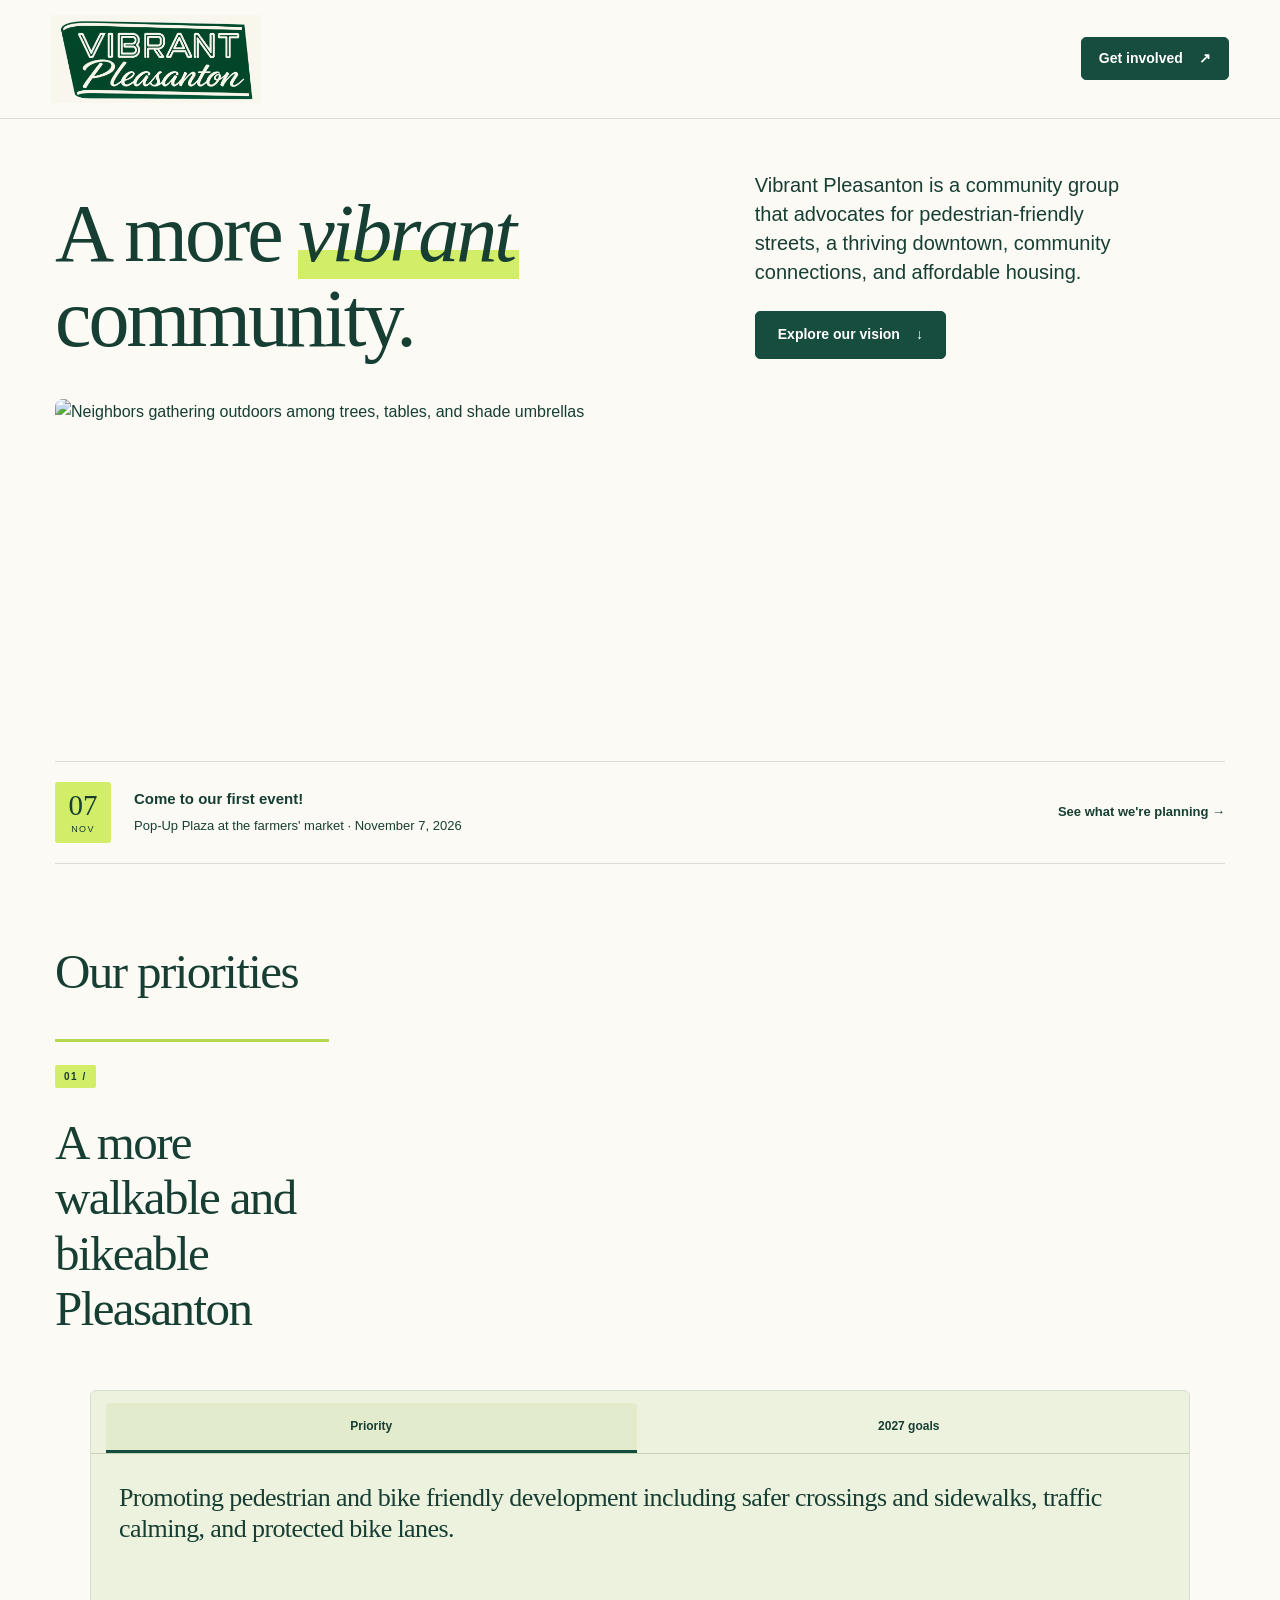
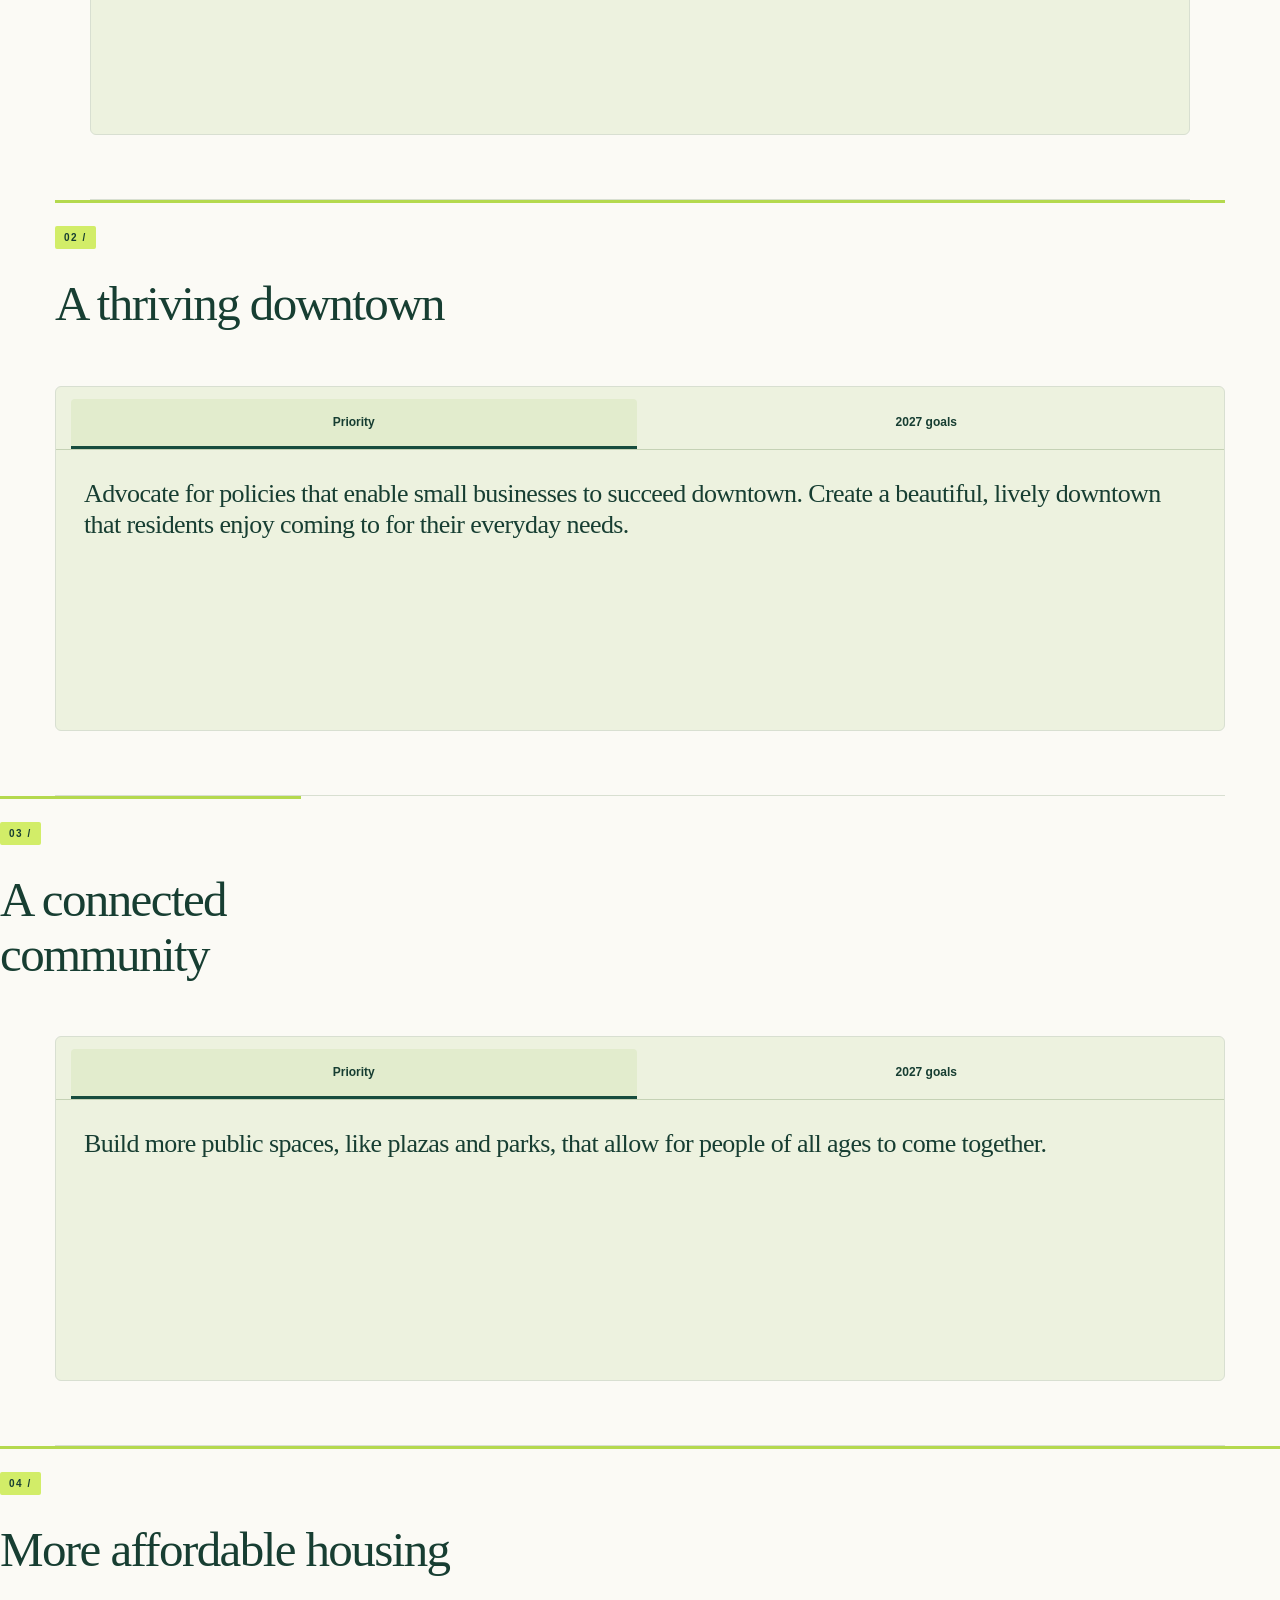
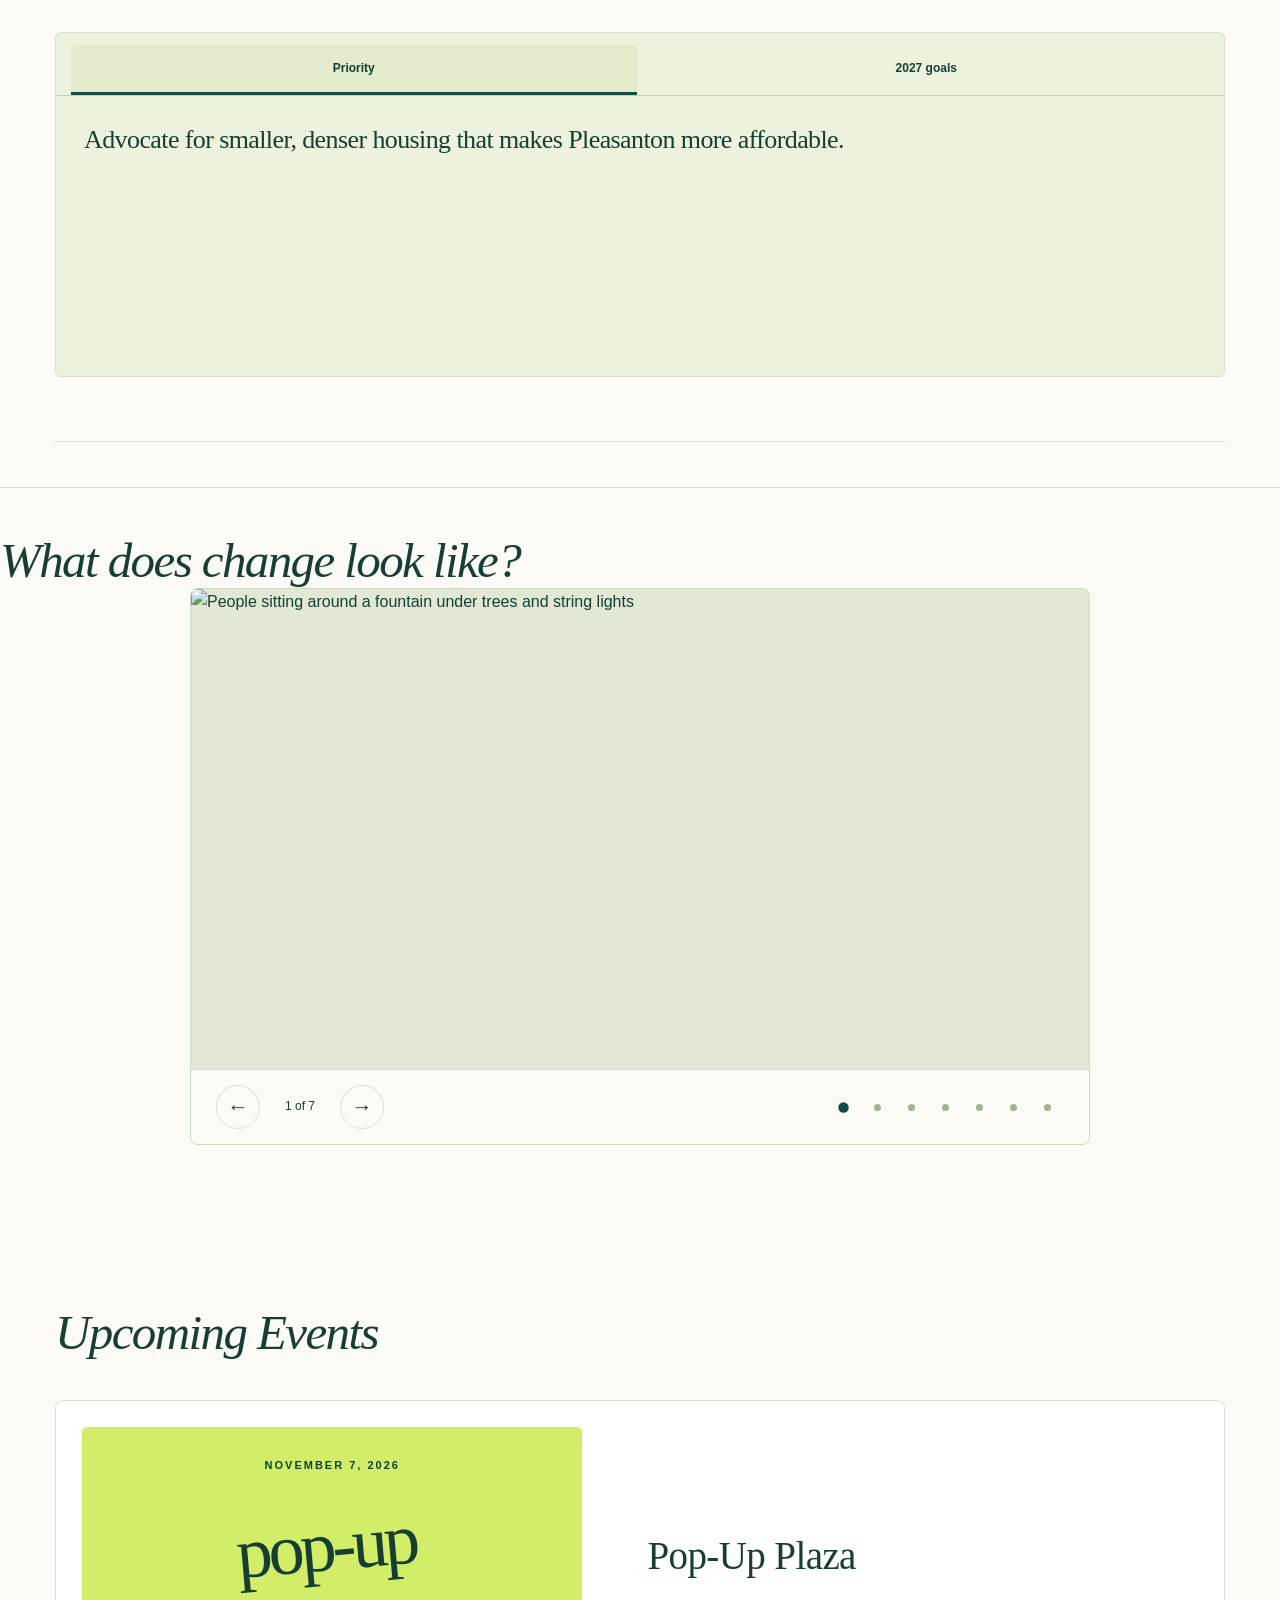
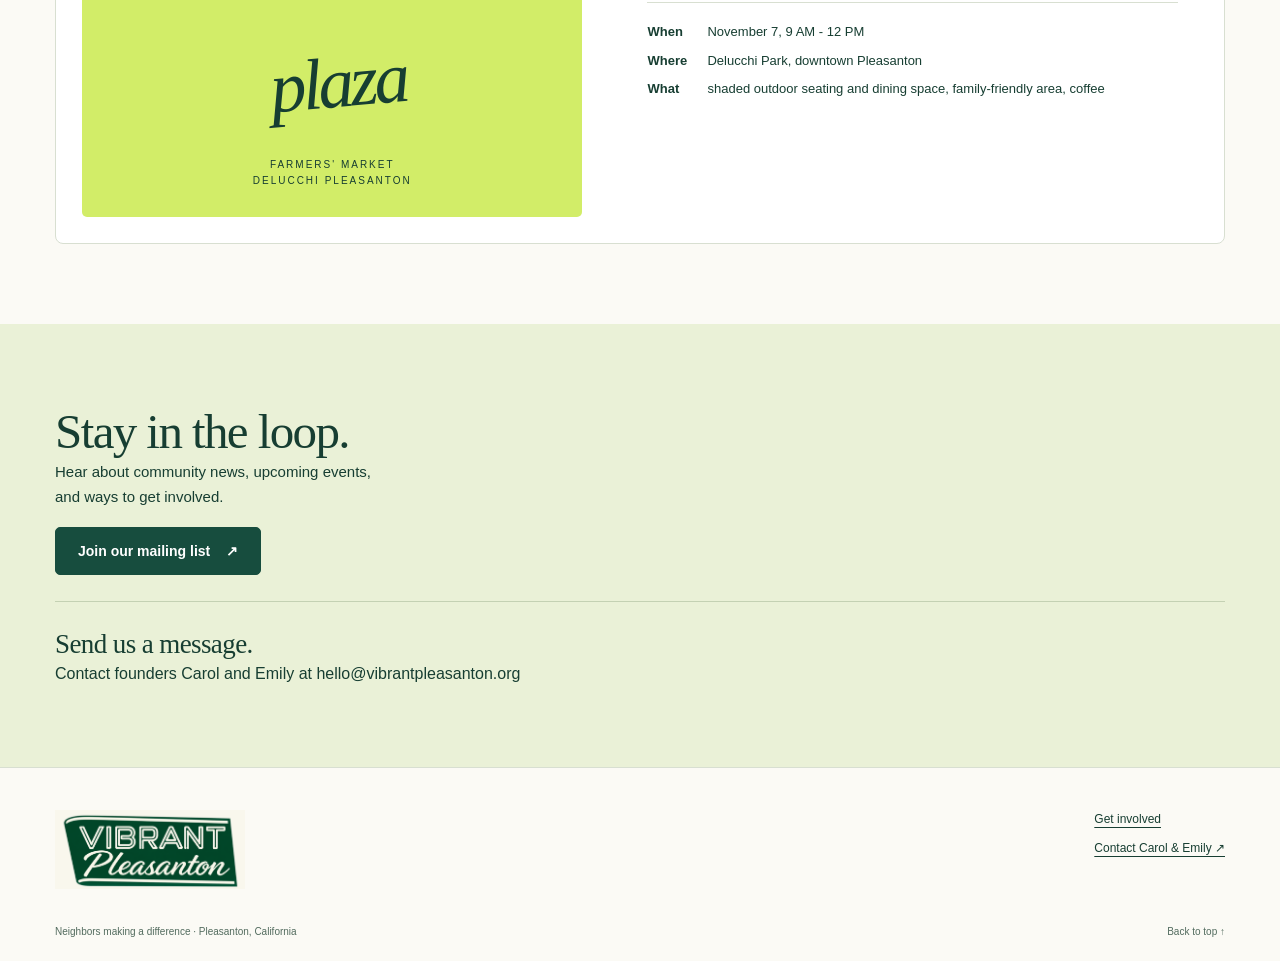
==== commit ed771b44: "fixed formatting/spacing" ====
--- a/index.html
+++ b/index.html
@@ -248,7 +248,7 @@
                     <article class="vision">
                         <p class="label">04 /</p>
                         <h2>More affordable housing</h2>
-                    
+
                             </div>
         <div class="wrap priorities-content" id="goals">
             <article class="priority" id="housing">
--- a/styles.css
+++ b/styles.css
@@ -38,10 +38,3 @@
 @media(min-width:651px){#events .section-head{justify-content:flex-start;gap:48px}#events .section-head>p{flex:0 1 355px}}
 
 .mailing-list{padding-bottom:26px;margin-bottom:26px;border-bottom:1px solid #c4d1b3}.mailing-list h3{margin-bottom:12px}.mailing-list>p:not(.form-note){font-size:15px;margin-bottom:18px;max-width:340px}
-
-.vision {
-  display: flex;
-  flex-direction: column;
-  justify-content: center;
-  text-align: center;
-}
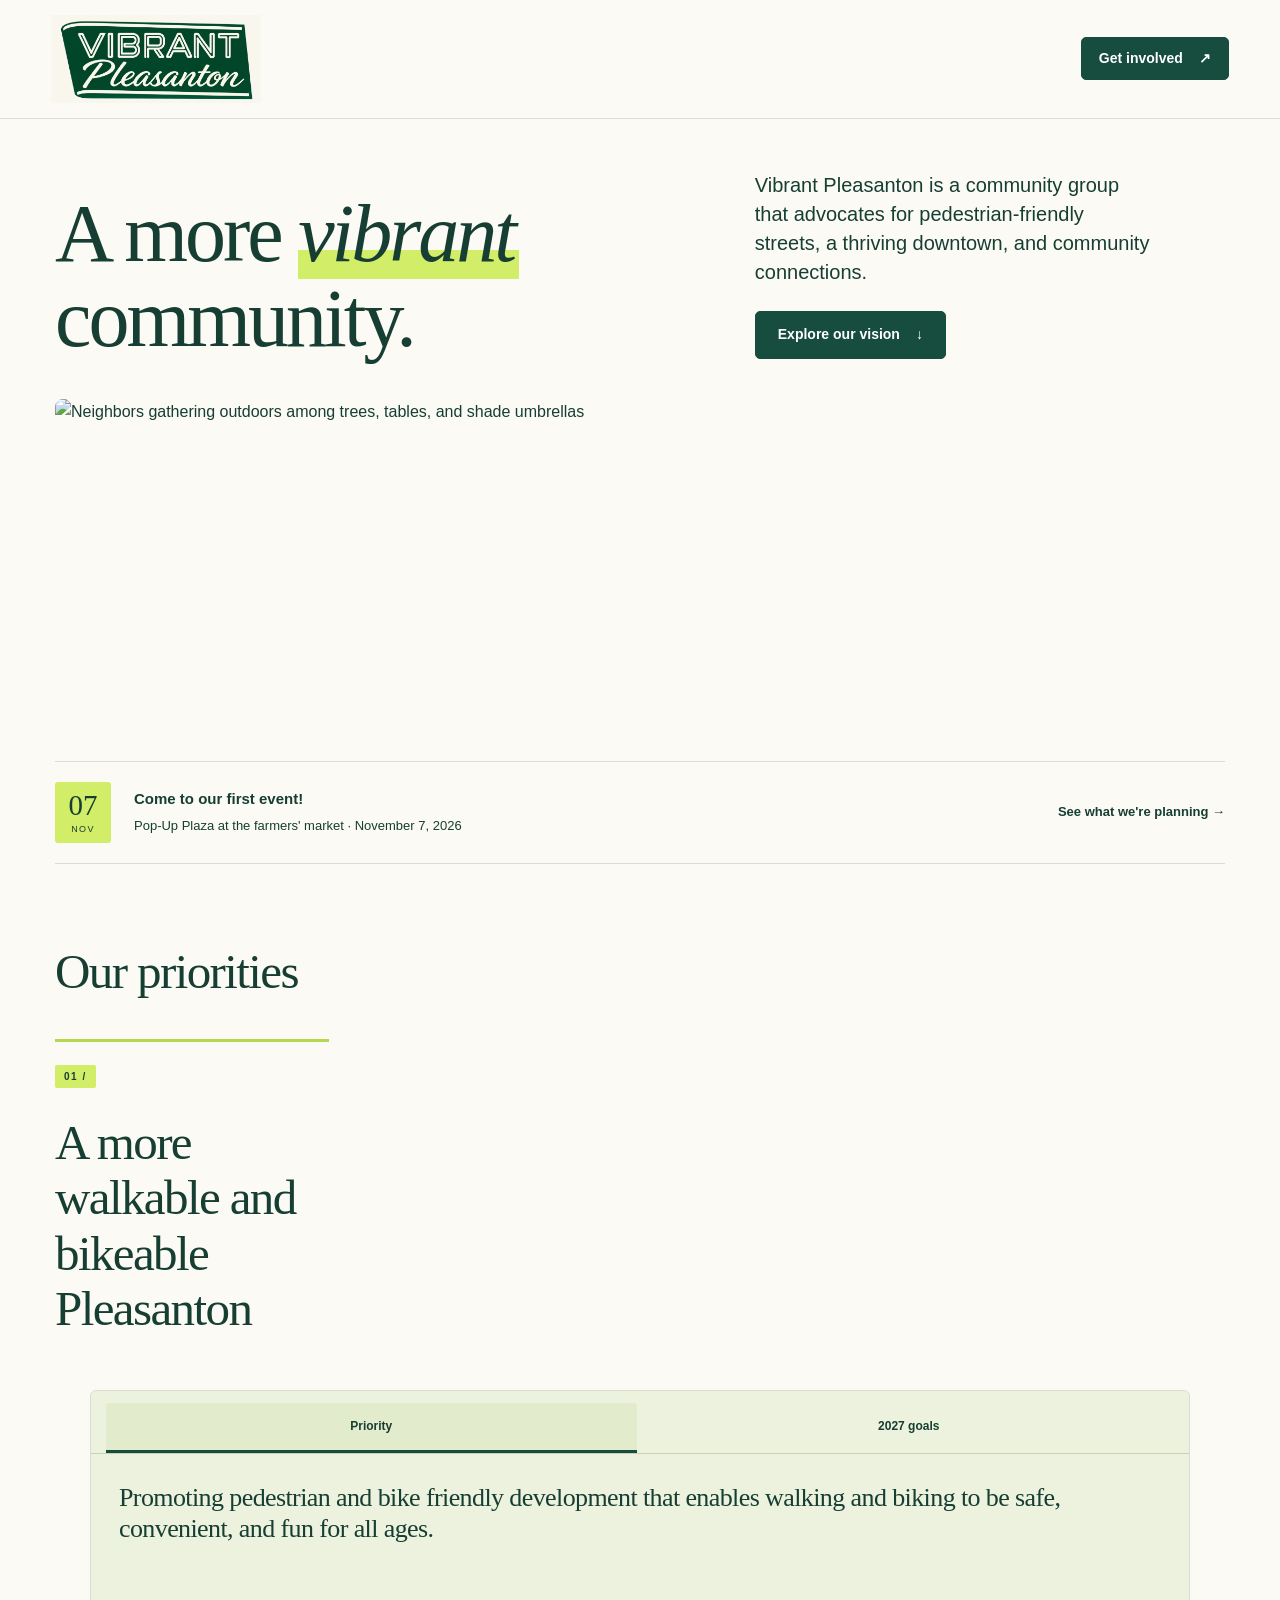
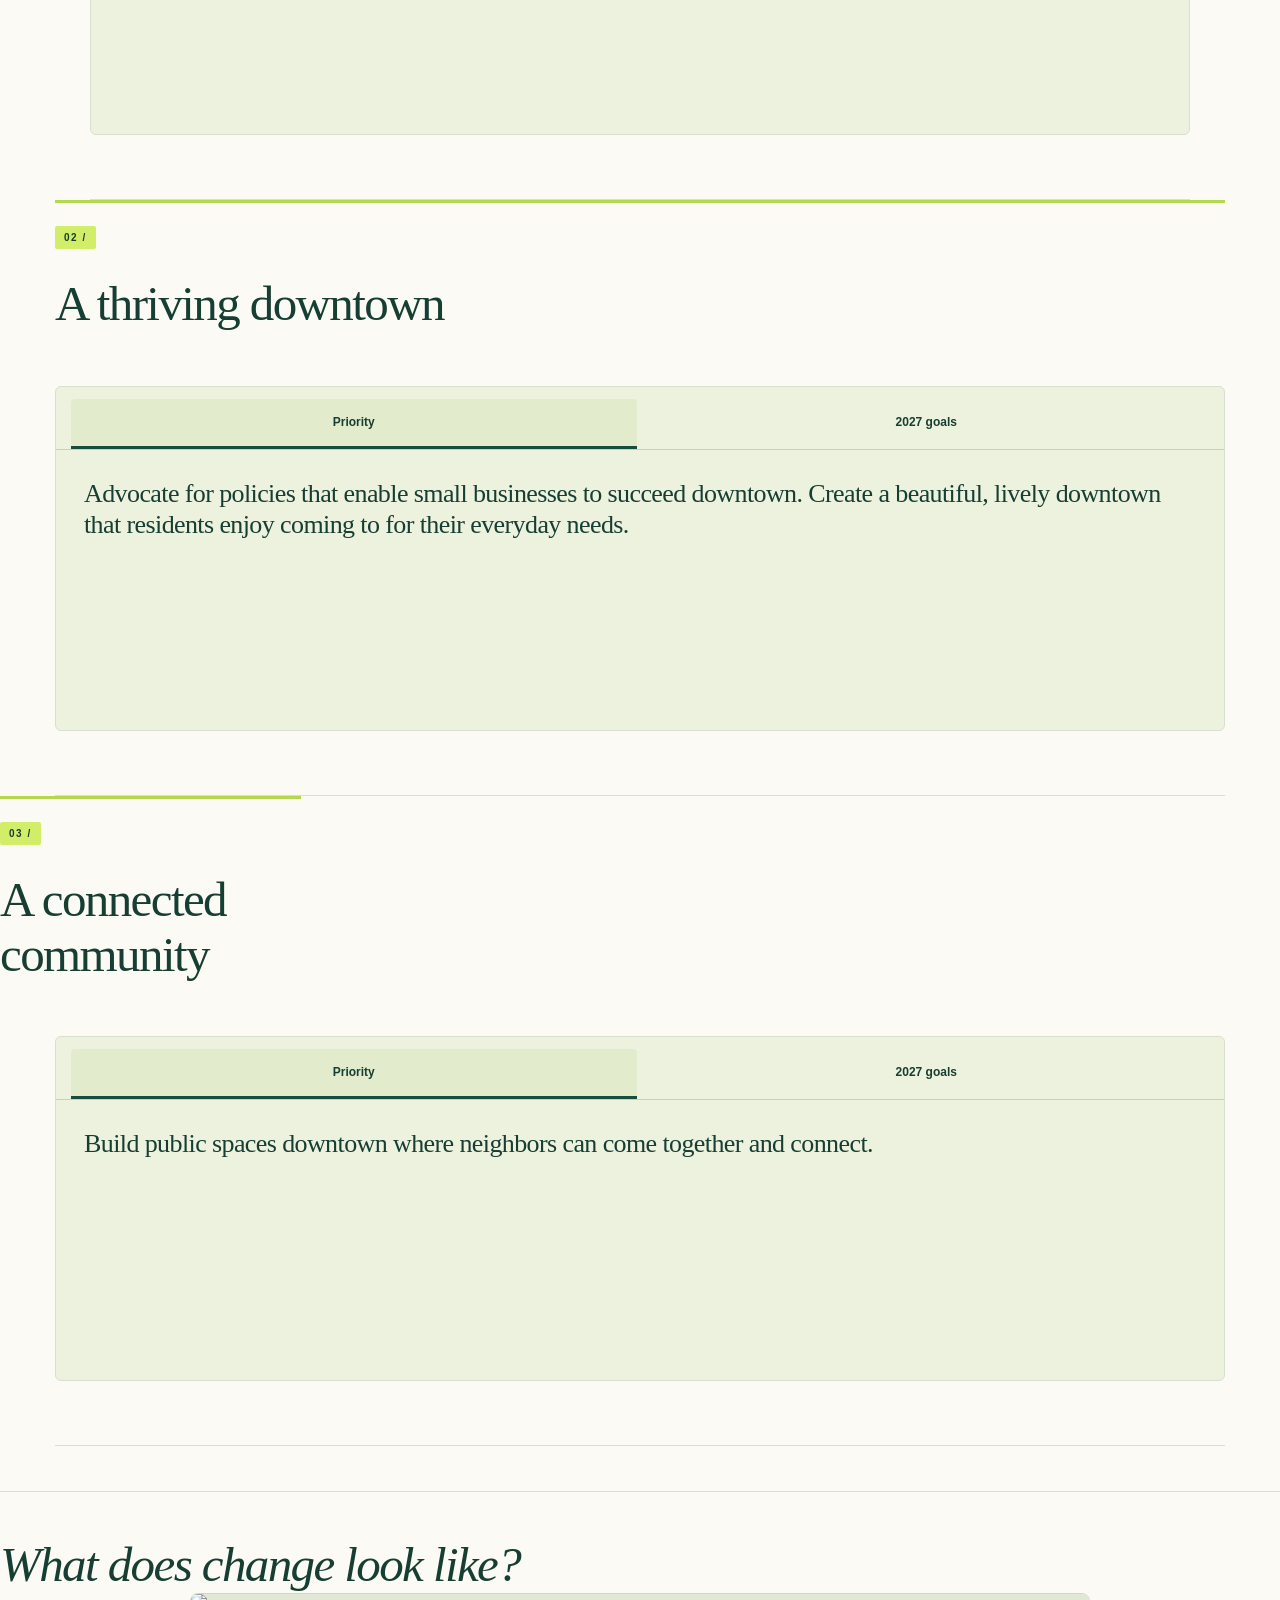
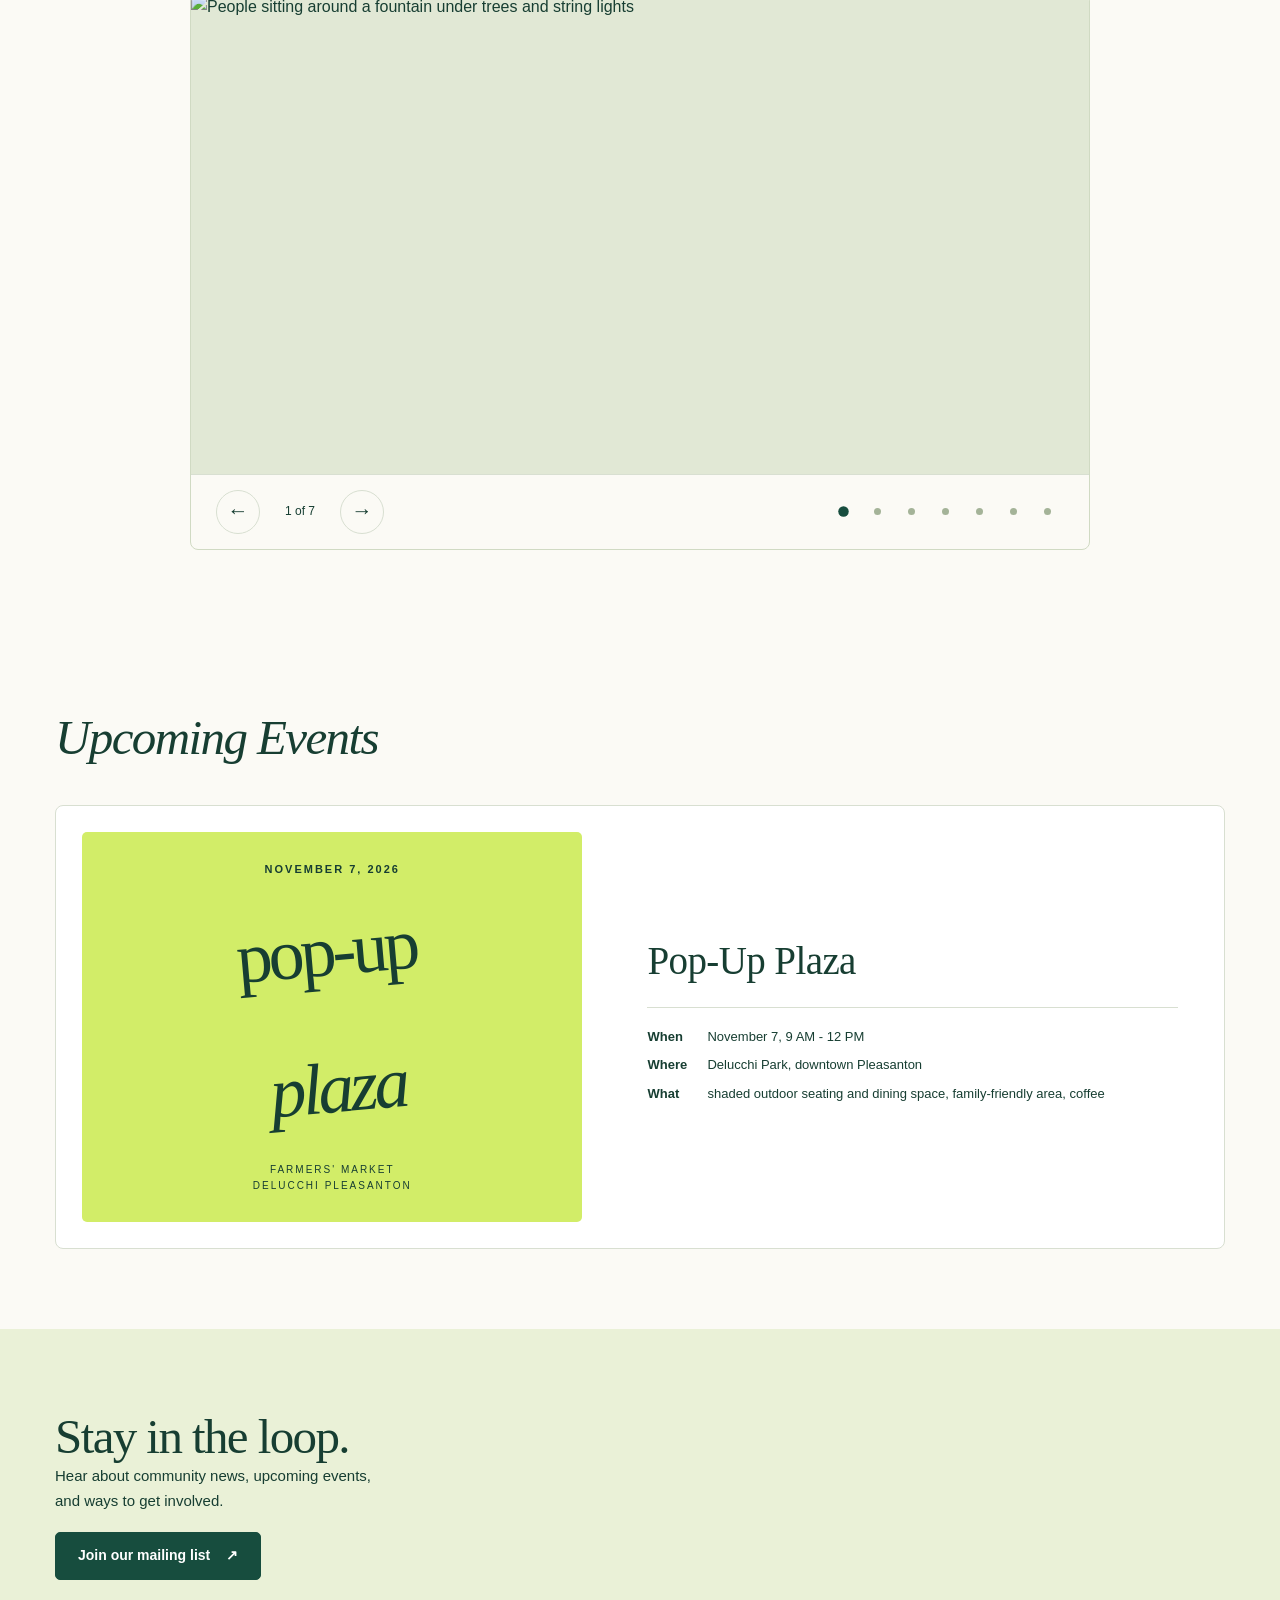
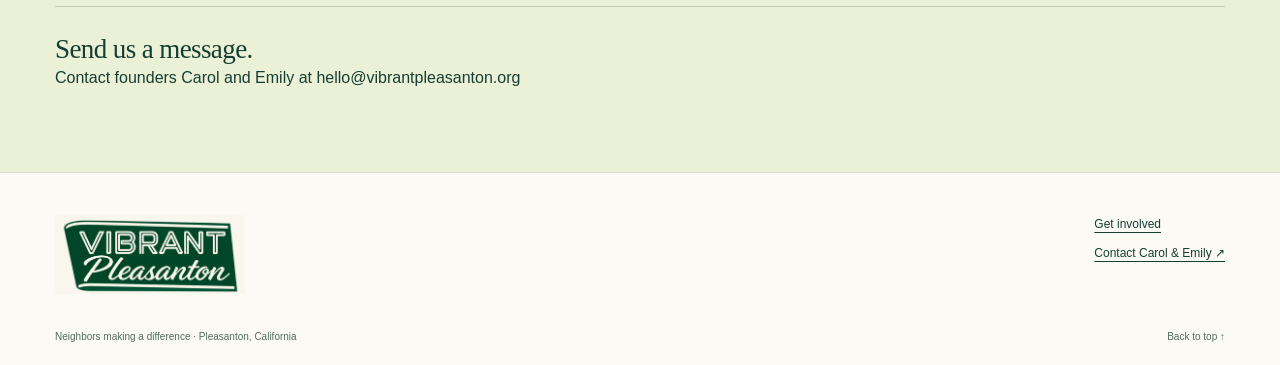
==== commit a459ed79: "Updated/simplified wording on prios and mission updated wording and removal of housing section and w" ====
--- a/index.html
+++ b/index.html
@@ -67,7 +67,7 @@
                     <h1>A more <em>vibrant</em> community.</h1>
                 </div>
                 <div class="hero-intro">
-                    <p>Vibrant Pleasanton is a community group that advocates for pedestrian-friendly streets, a thriving downtown, community connections, and affordable housing.</p><a class="button"
+                    <p>Vibrant Pleasanton is a community group that advocates for pedestrian-friendly streets, a thriving downtown, and community connections.</p><a class="button"
                         href="#vision">Explore our vision <span aria-hidden="true">↓</span></a>
                 </div>
             </div>
@@ -118,18 +118,18 @@
                             </div>
                         <div aria-labelledby="walking-tab-plan" class="priority-panel" id="walking-plan" role="tabpanel"
                             tabindex="0">
-                            <h3>Promoting pedestrian and bike friendly development including safer crossings and sidewalks, traffic calming, and protected bike lanes.</h3>
+                            <h3>Promoting pedestrian and bike friendly development that enables walking and biking to be safe, convenient, and fun for all ages.</h3>
                     
                         </div>
                         <div aria-labelledby="walking-tab-progress" class="priority-panel" hidden=""
                             id="walking-progress" role="tabpanel" tabindex="0">
                             <!-- <h3>Ways to track progress</h3> -->
                             <ul class="action-list">
-                                <li>Gather resident input on Pleasanton’s walkability and bikeability, focusing specifically on downtown and its connections, to better advocate for and implement temporary (to permanent) traffic calming and pedestrian measures.
-                                <li>Research the feasibility of creating a <a href="https://www.oaklandca.gov/Public-Safety-Streets/Traffic-Safety/Community-Led-Traffic-Safety-Pilot-Program">community-led temporary (to permanent) pedestrian-friendly infrastructure. </a>
-                                <li>Support the city’s proposed downtown curb extensions.</li>
-                                <li>Gather resident feedback on the city’s <a href="https://www.pleasantonca.gov/DocumentCenter/View/1234/Proposed-Protected-Bike-Lanes-on-Peters-Ave">proposed protected bike lanes on Peters Ave.</a></li>
-                            <!-- <p class="panel-note">Suggested indicators to guide our work, rather than reported results. -->
+                                <li>Gather resident feedback on downtown Pleasanton’s walkability and bikeability.
+                                <li>Advocate for improvements that make it safer to walk and bike downtown. </li>
+                                <li>Investigate starting a community-led street safety program. <a href="https://www.oaklandca.gov/Public-Safety-Streets/Traffic-Safety/Community-Led-Traffic-Safety-Pilot-Program">(See example)</a>
+                                <li>Support the city’s proposed pedestrian improvements downtown (curb extensions).</li>
+                                <li>Gather resident input on the city’s proposed protected bike lanes on Peters Ave. <a href="https://www.cityofpleasantonca.gov/our-government/traffic-engineering/bike-pedestrian-master-plan/">(See the draft plan here)</a>
                             </p>
                         </div>
                         <div aria-labelledby="walking-tab-help" class="priority-panel" hidden="" id="walking-help"
@@ -176,15 +176,14 @@
                             id="downtown-progress" role="tabpanel" tabindex="1">
                     
                             <ul class="action-list">
-                                <li>Reduce empty storefronts.
-                                <li>Survey residents and visitors about downtown.
-                                <li>Organize a pop-up event that supports local businesses and brings more people downtown.
-                                <li>Survey businesses about what policies, events, and actions help or hurt their businesses.
-                                <li>Work with PDA and city to study and draft a plan to create shared parking for downtown businesses.
-                                <li>Work with the city and nearby businesses to help secure a lease for a vacant storefront, prioritizing a market or family-friendly business.
-                                <li>Bring back the Antique Faire.
-                                <li>Increase the shade canopy downtown.</li>
-
+            
+                                <li>Survey residents and visitors about downtown's strengths and weaknesses.
+                                <li>Organize a pop-up event that supports local businesses and brings more people downtown (like the antique faire).
+                                <li>Survey businesses about what policies and events help or hurt their businesses.
+                                <li>Investigate the creation of shared parking for downtown businesses.
+                                <li>Work with the city and nearby businesses to help secure a lease for a vacant storefront, prioritizing a market or family-friendly business. 
+
+            
 
 
                             </p>
@@ -218,17 +217,17 @@
                             </div>
                         <div aria-labelledby="connected-tab-plan" class="priority-panel" id="connected-plan" role="tabpanel"
                             tabindex="0">
-                            <h3>Build more public spaces, like plazas and parks, that allow for people of all ages to come together.</h3>
+                            <h3>Build public spaces downtown where neighbors can come together and connect.</h3>
                     
                         </div>
                         <div aria-labelledby="connected-tab-progress" class="priority-panel" hidden=""
                             id="connected-progress" role="tabpanel" tabindex="0">
                             <!-- <h3>Ways to track progress</h3> -->
                             <ul class="action-list">
-                                <li>Attract businesses that will open community focused spaces like beer gardens, restaurants with outdoor seating and kids play spaces.
-                                <li>Host a pop-up event at Pleasanton's Nature House.
-                                <li>Host at least three events that foster community-building .
-                                <li>Work with the city to identify a location for a public plaza downtown.
+                                <li>Attract businesses that will open community focused spaces like beer gardens or restaurants with outdoor seating and kids play areas.
+                                <li>Host at least three events that foster community-building.</li>
+                                <li>Host pop-up event at the city’s Nature House building on Kottinger.</li>
+                                <li>Work with the city to identify a location for a downtown public plaza.
                             <!-- <p class="panel-note">Suggested indicators to guide our work, rather than reported results. -->
                             </p>
                         </div>
@@ -243,44 +242,44 @@
                         </div>
                     </div>
                 </div>
-            </article>
-                    </article>
-                    <article class="vision">
-                        <p class="label">04 /</p>
-                        <h2>More affordable housing</h2>
-
-                            </div>
-        <div class="wrap priorities-content" id="goals">
-            <article class="priority" id="housing">
-            
-                    <div class="priority-explorer">
-                        <div aria-label="Explore priority 01" class="priority-tabs" role="tablist">
-                            <button
-                                aria-controls="housing-plan" aria-selected="true" id="housing-tab-plan" role="tab"
-                                tabindex="0">Priority</button>
-                                <button aria-controls="housing-progress"
-                                aria-selected="false" id="housing-tab-progress" role="tab" tabindex="-1">2027 goals</button>
+            <!-- </article> -->
+                    <!-- </article> -->
+                    <!-- <article class="vision"> -->
+                        <!-- <p class="label">04 /</p> -->
+                        <!-- <h2>More affordable housing</h2> -->
+
+                            <!-- </div> -->
+        <!-- <div class="wrap priorities-content" id="goals"> -->
+            <!-- <article class="priority" id="housing"> -->
+            
+                    <!-- <div class="priority-explorer"> -->
+                        <!-- <div aria-label="Explore priority 01" class="priority-tabs" role="tablist"> -->
+                            <!-- <button -->
+                                <!-- aria-controls="housing-plan" aria-selected="true" id="housing-tab-plan" role="tab" -->
+                                <!-- tabindex="0">Priority</button> -->
+                                <!-- <button aria-controls="housing-progress" -->
+                                <!-- aria-selected="false" id="housing-tab-progress" role="tab" tabindex="-1">2027 goals</button> -->
                                 <!-- <button aria-controls="housing-help" aria-selected="false" -->
                                 <!-- id="housing-tab-help" role="tab" tabindex="-1">Why we care</button> -->
-                            </div>
-                        <div aria-labelledby="housing-tab-plan" class="priority-panel" id="housing-plan" role="tabpanel"
-                            tabindex="0">
-                            <h3>Advocate for smaller, denser housing that makes Pleasanton more affordable.</h3>
-                    
-                        </div>
-                        <div aria-labelledby="housing-tab-progress" class="priority-panel" hidden=""
-                            id="housing-progress" role="tabpanel" tabindex="0">
+                            <!-- </div> -->
+                        <!-- <div aria-labelledby="housing-tab-plan" class="priority-panel" id="housing-plan" role="tabpanel" -->
+                            <!-- tabindex="0"> -->
+                            <!-- <h3>Advocate for smaller, denser housing that makes Pleasanton more affordable.</h3> -->
+                    
+                        <!-- </div> -->
+                        <!-- <div aria-labelledby="housing-tab-progress" class="priority-panel" hidden="" -->
+                            <!-- id="housing-progress" role="tabpanel" tabindex="0"> -->
                             <!-- <h3>Ways to track progress</h3> -->
-                            <ul class="action-list">
-                                <li>Advocate for smaller, denser housing and mixed-use development, including multifamily housing downtown.</li>
-
-                            </p>
-                        </div>
-                        <div aria-labelledby="housing-tab-help" class="priority-panel" hidden="" id="housing-help"
-                            role="tabpanel" tabindex="0">
+                            <!-- <ul class="action-list"> -->
+                                <!-- <li>Advocate for smaller, denser housing and mixed-use development, including multifamily housing downtown.</li> -->
+
+                            <!-- </p> -->
+                        <!-- </div> -->
+                        <!-- <div aria-labelledby="housing-tab-help" class="priority-panel" hidden="" id="housing-help" -->
+                            <!-- role="tabpanel" tabindex="0"> -->
                             <!-- <h3>Why we care</h3> -->
-                             <li> list item one</li>
-                            <ul class="action-list">
+                             <!-- <li> list item one</li> -->
+                            <!-- <ul class="action-list"> -->
                                 
                             <!-- </ul><a class="button" href="index.html?interest=walking#join">Share an idea or lend a hand -->
                                 <!-- <span aria-hidden="true">↗</span></a> -->
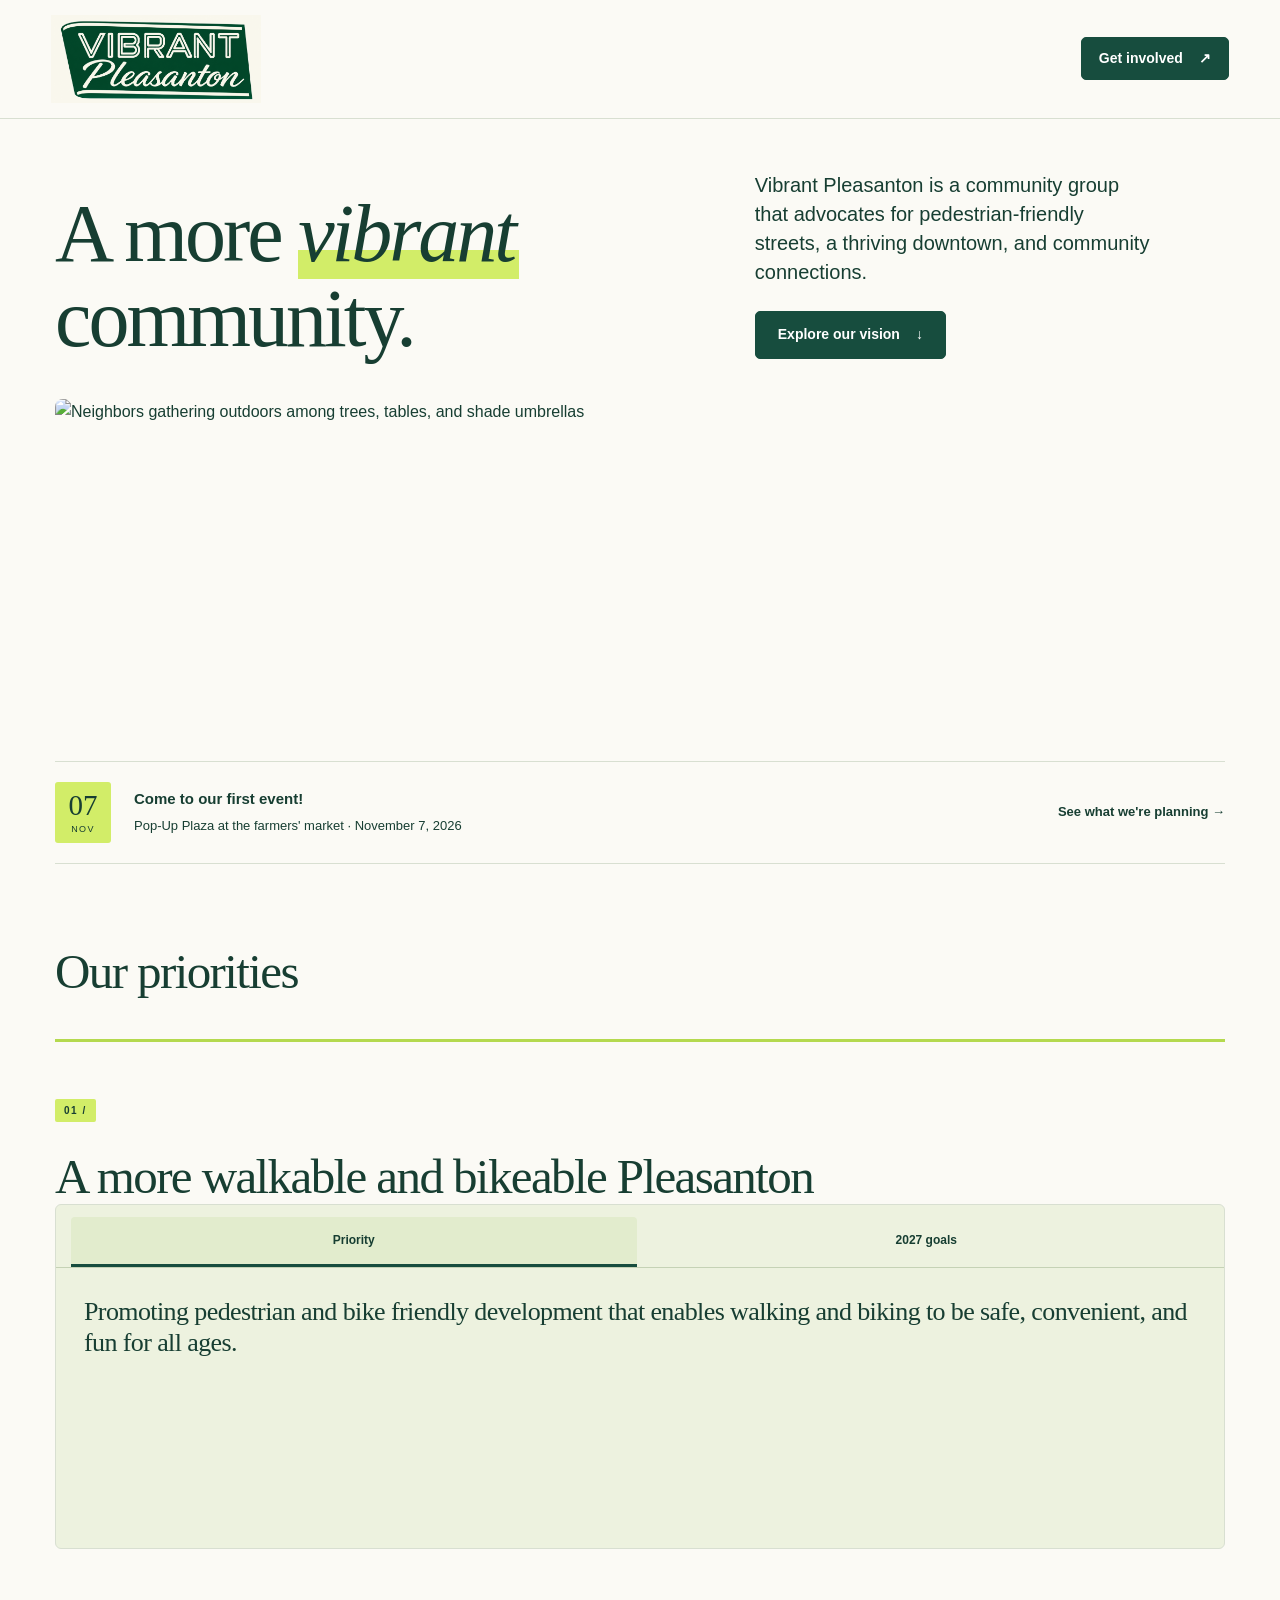
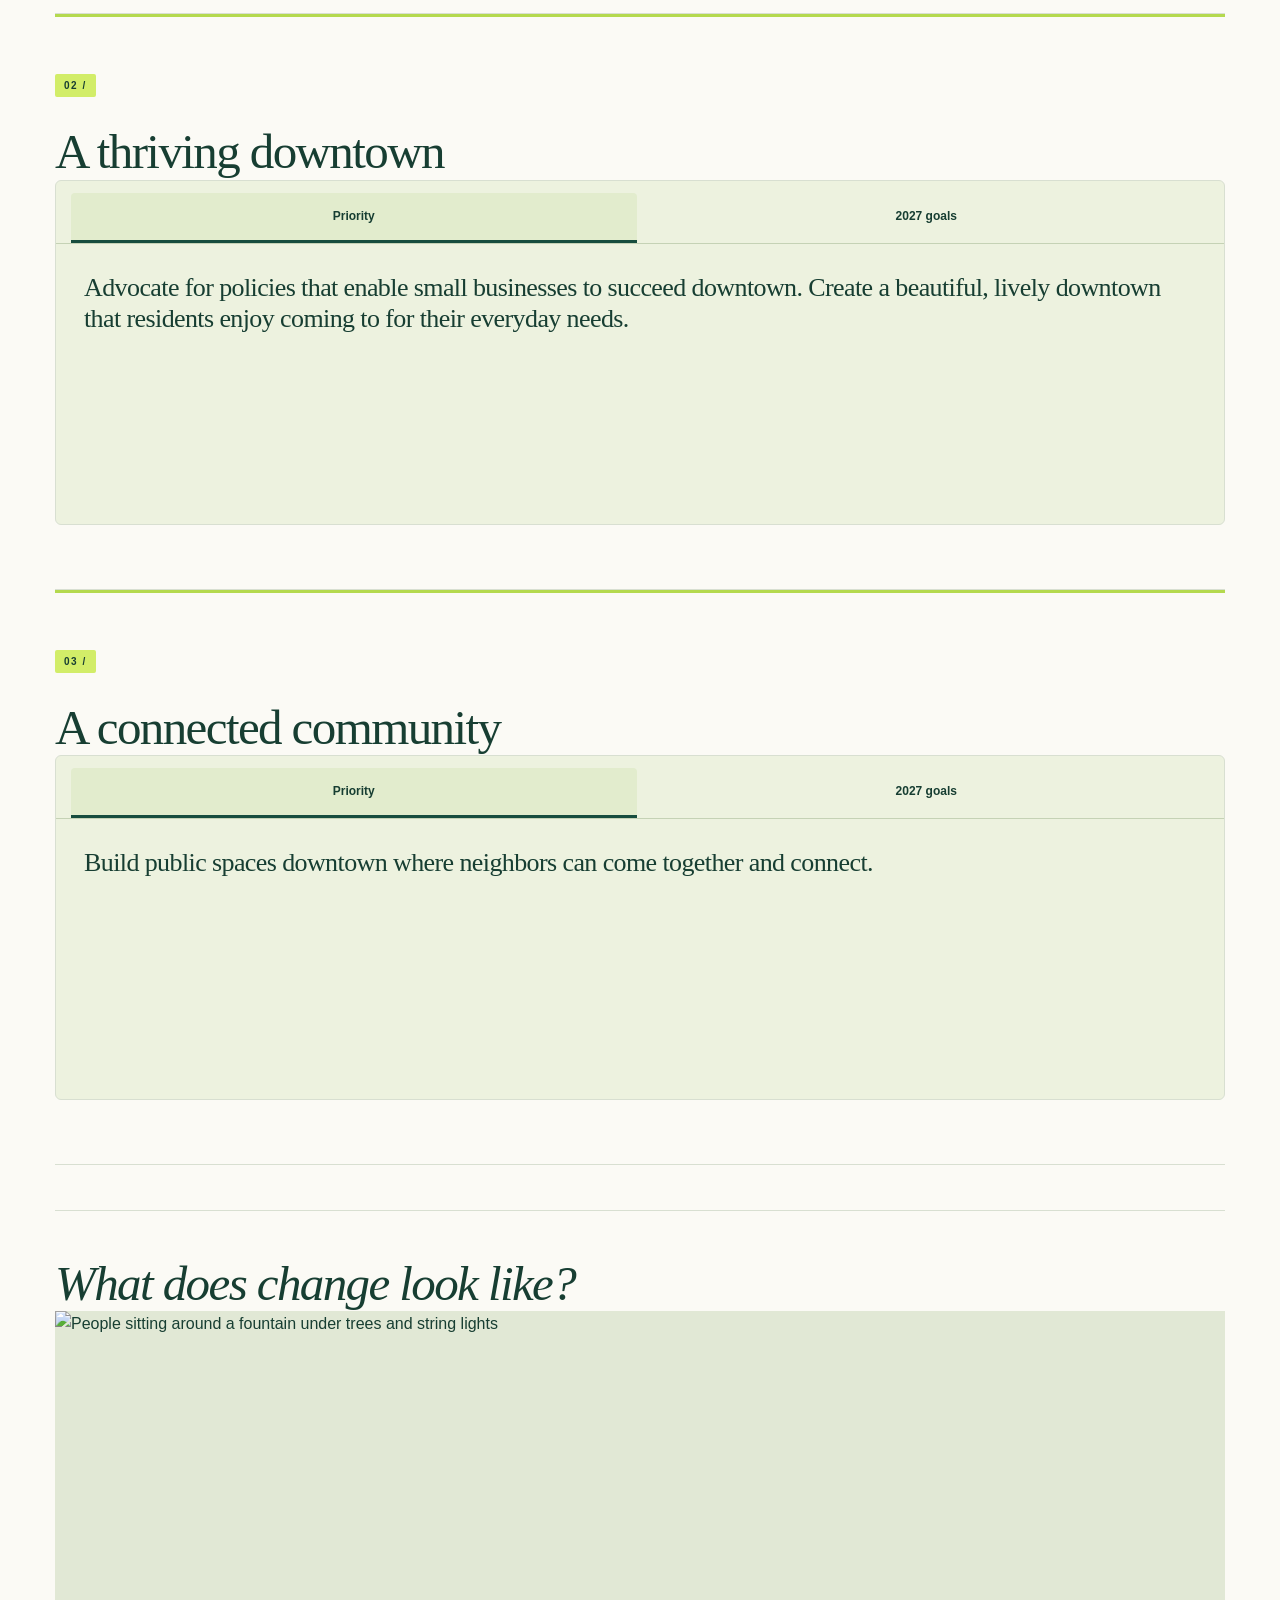
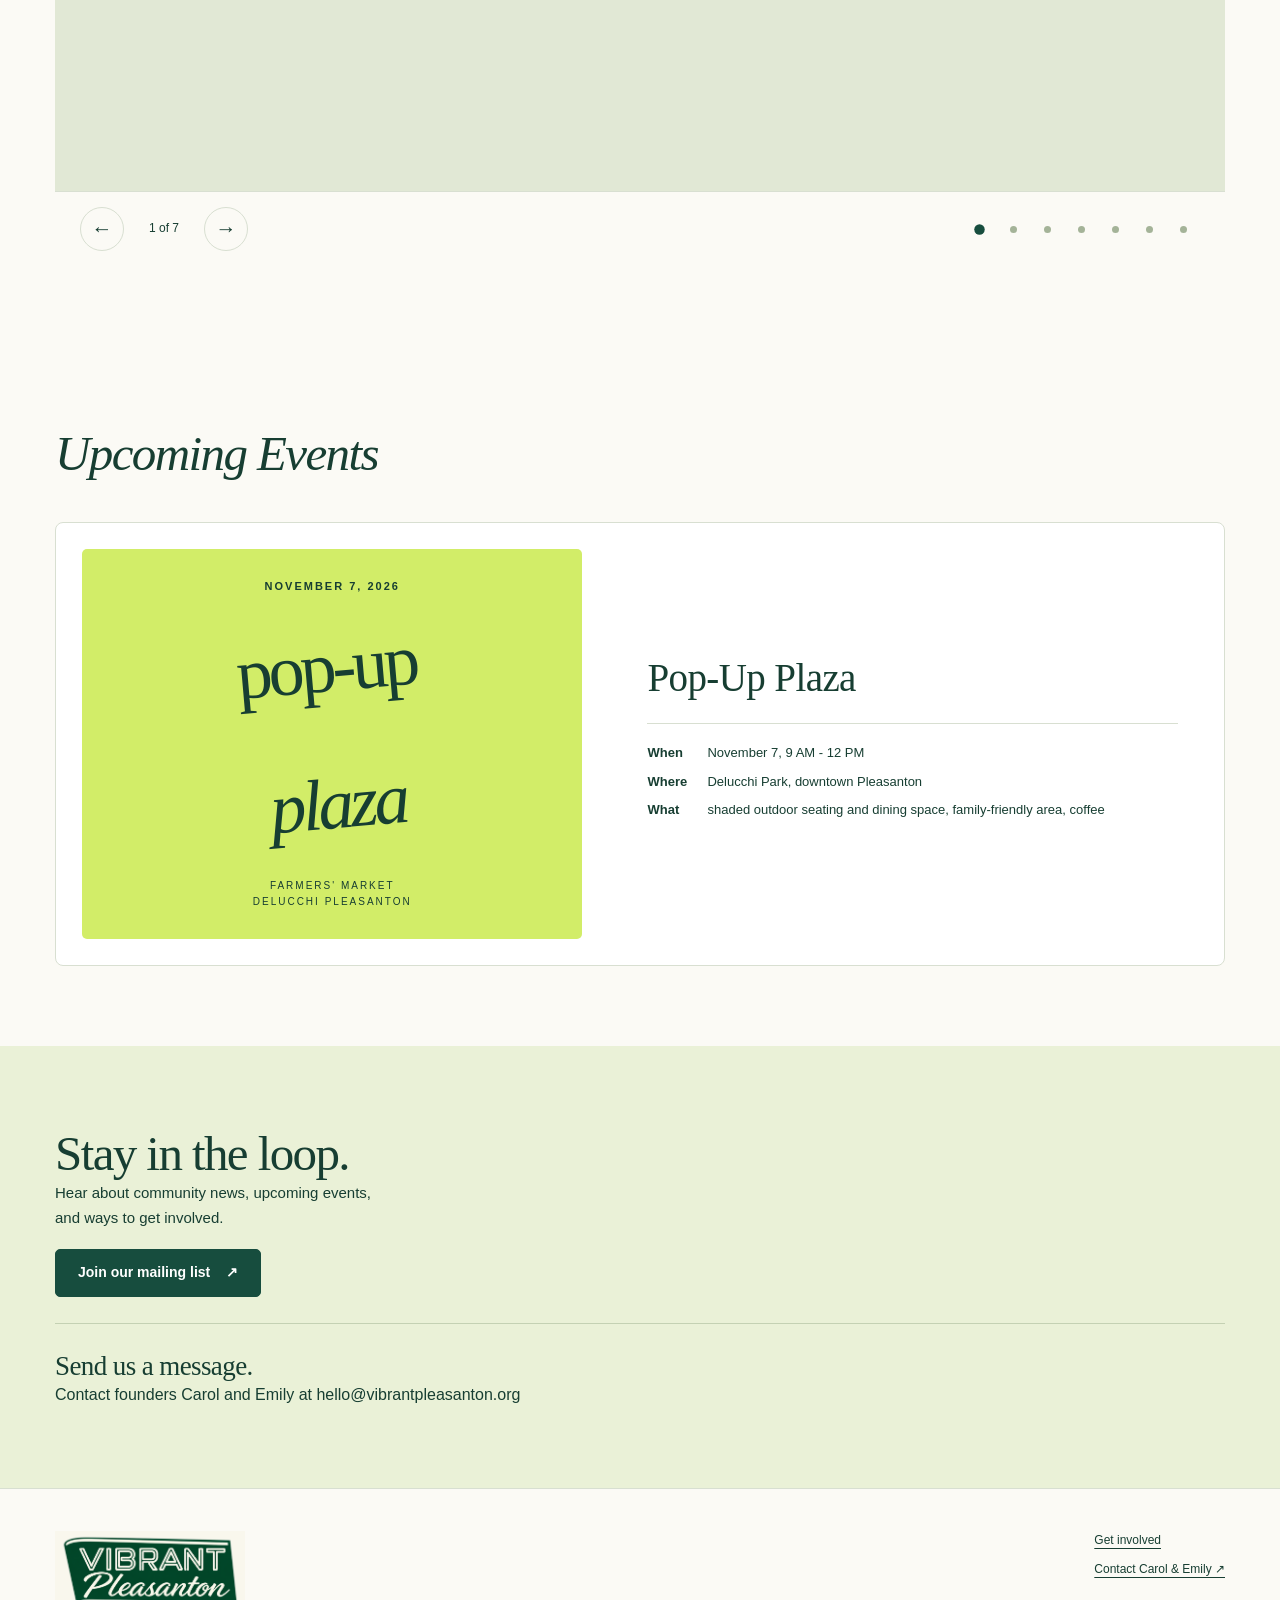
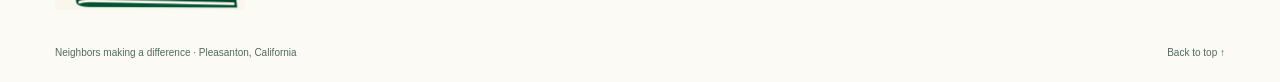
==== commit 526c1c2c: "Fixed formatting/padding unified all padding and formatting for prios" ====
--- a/index.html
+++ b/index.html
@@ -80,222 +80,135 @@
                         2026</span></span><span class="ribbon-link">See what we're planning <span
                         aria-hidden="true">→</span></span></a>
         </div>
-        <section id="vision">
-            <div class="wrap">
-                <div class="section-head">
-                    <div>
-                        <!-- <p class="eyebrow">Vibrant Pleasanton envisions</p> -->
-                        <h2></i>Our priorities</i></h2>
-                    </div>
-                    <!-- <p>Vibrant Pleasanton is a community advocacy and action group creating a more <strong>walkable, -->
-                            <!-- livable, connected Pleasanton.</strong></p> -->
-                </div>
-                <div class="vision-grid vision-priorities">
-                    <article class="vision">
-                        <p class="label">01 /</p>
-                        <h2>A more walkable and bikeable Pleasanton</h2>
-                        <!-- <p>Promoting pedestrian and bike friendly development including safer crossings and sidewalks, -->
-                            <!-- traffic calming, and protected bike lanes.</p> -->
-                            </div>
-        <div class="wrap priorities-content" id="goals">
-            <article class="priority" id="walking">
-                <!-- <div class="priority-heading"><span aria-hidden="true" class="priority-number">01</span> -->
-                    <!--  -->
-                        <!-- <figure><img alt="Signs showing walking times and directions to local destinations" height="700" -->
-                                <!-- loading="lazy" src="assets/wayfinding.jpg" width="736" /> -->
-                            <!-- <figcaption>Inspiration: an example from another place.</figcaption> -->
-                        <!-- </figure> -->
-                    <!-- </div> -->
-                    <div class="priority-explorer">
-                        <div aria-label="Explore priority 01" class="priority-tabs" role="tablist">
-                            <button
-                                aria-controls="walking-plan" aria-selected="true" id="walking-tab-plan" role="tab"
-                                tabindex="0">Priority</button>
-                                <button aria-controls="walking-progress"
-                                aria-selected="false" id="walking-tab-progress" role="tab" tabindex="-1">2027 goals</button>
-                                <!-- <button aria-controls="walking-help" aria-selected="false" -->
-                                <!-- id="walking-tab-help" role="tab" tabindex="-1">Why we care</button> -->
-                            </div>
-                        <div aria-labelledby="walking-tab-plan" class="priority-panel" id="walking-plan" role="tabpanel"
-                            tabindex="0">
-                            <h3>Promoting pedestrian and bike friendly development that enables walking and biking to be safe, convenient, and fun for all ages.</h3>
-                    
-                        </div>
-                        <div aria-labelledby="walking-tab-progress" class="priority-panel" hidden=""
-                            id="walking-progress" role="tabpanel" tabindex="0">
-                            <!-- <h3>Ways to track progress</h3> -->
-                            <ul class="action-list">
-                                <li>Gather resident feedback on downtown Pleasanton’s walkability and bikeability.
-                                <li>Advocate for improvements that make it safer to walk and bike downtown. </li>
-                                <li>Investigate starting a community-led street safety program. <a href="https://www.oaklandca.gov/Public-Safety-Streets/Traffic-Safety/Community-Led-Traffic-Safety-Pilot-Program">(See example)</a>
-                                <li>Support the city’s proposed pedestrian improvements downtown (curb extensions).</li>
-                                <li>Gather resident input on the city’s proposed protected bike lanes on Peters Ave. <a href="https://www.cityofpleasantonca.gov/our-government/traffic-engineering/bike-pedestrian-master-plan/">(See the draft plan here)</a>
-                            </p>
-                        </div>
-                        <div aria-labelledby="walking-tab-help" class="priority-panel" hidden="" id="walking-help"
-                            role="tabpanel" tabindex="0">
-                            <!-- <h3>Why we care</h3> -->
-                             <li> list item one</li>
-                            <ul class="action-list">
-                                
-                            <!-- </ul><a class="button" href="index.html?interest=walking#join">Share an idea or lend a hand -->
-                                <!-- <span aria-hidden="true">↗</span></a> -->
-                        </div>
-                    </div>
-                </div>
-            </article>
-                    </article>
-                    
-                    <article class="vision">
-                        <p class="label">02 /</p>
-                
-                        <h2>A thriving downtown</h2>
-            
-                            </div>
-        <div class="wrap priorities-content" id="goals">
-            <article class="priority" id="downtown">
-                
-            
-                    <div class="priority-explorer">
-                        <div aria-label="Explore priority 02" class="priority-tabs" role="tablist">
-                            <button
-                                aria-controls="downtown-plan" aria-selected="true" id="downtown-tab-plan" role="tab"
-                                tabindex="0">Priority</button>
-                                <button aria-controls="downtown-progress"
-                                aria-selected="false" id="downtown-tab-progress" role="tab" tabindex="1">2027 goals</button>
-                                <!-- <button aria-controls="downtown-help" aria-selected="false" -->
-                                <!-- id="downtown-tab-help" role="tab" tabindex="-1">Why we care</button> -->
-                            </div>
-                        <div aria-labelledby="downtown-tab-plan" class="priority-panel" id="downtown-plan" role="tabpanel"
-                            tabindex="0">
-                            <h3>Advocate for policies that enable small businesses to succeed downtown.  Create a beautiful, lively downtown that residents enjoy coming to for their everyday needs.</h3>
-                    
-                    
-                    </div>
-                        <div aria-labelledby="downtown-tab-progress" class="priority-panel" hidden=""
-                            id="downtown-progress" role="tabpanel" tabindex="1">
-                    
-                            <ul class="action-list">
-            
-                                <li>Survey residents and visitors about downtown's strengths and weaknesses.
-                                <li>Organize a pop-up event that supports local businesses and brings more people downtown (like the antique faire).
-                                <li>Survey businesses about what policies and events help or hurt their businesses.
-                                <li>Investigate the creation of shared parking for downtown businesses.
-                                <li>Work with the city and nearby businesses to help secure a lease for a vacant storefront, prioritizing a market or family-friendly business. 
-
-            
-
-
-                            </p>
-                        </div>
-                        <div aria-labelledby="downtown-tab-help" class="priority-panel" hidden="" id="downtown-help"
-                            role="tabpanel" tabindex="0">
-            
-                        </div>
-                    </div>
-                </div>
-            </article>
-                    </article>
-                    <div class="vision-grid vision-priorities">
-                    <article class="vision">
-                        <p class="label">03 /</p>
-                        <h2>A connected community</h2>
-                    
-                            </div>
-        <div class="wrap priorities-content" id="goals">
-            <article class="priority" id="connected">
-            
-                    <div class="priority-explorer">
-                        <div aria-label="Explore priority 01" class="priority-tabs" role="tablist">
-                            <button
-                                aria-controls="connected-plan" aria-selected="true" id="connected-tab-plan" role="tab"
-                                tabindex="0">Priority</button>
-                                <button aria-controls="connected-progress"
-                                aria-selected="false" id="connected-tab-progress" role="tab" tabindex="-1">2027 goals</button>
-                                <!-- <button aria-controls="connected-help" aria-selected="false" -->
-                                <!-- id="connected-tab-help" role="tab" tabindex="-1">Why we care</button> -->
-                            </div>
-                        <div aria-labelledby="connected-tab-plan" class="priority-panel" id="connected-plan" role="tabpanel"
-                            tabindex="0">
-                            <h3>Build public spaces downtown where neighbors can come together and connect.</h3>
-                    
-                        </div>
-                        <div aria-labelledby="connected-tab-progress" class="priority-panel" hidden=""
-                            id="connected-progress" role="tabpanel" tabindex="0">
-                            <!-- <h3>Ways to track progress</h3> -->
-                            <ul class="action-list">
-                                <li>Attract businesses that will open community focused spaces like beer gardens or restaurants with outdoor seating and kids play areas.
-                                <li>Host at least three events that foster community-building.</li>
-                                <li>Host pop-up event at the city’s Nature House building on Kottinger.</li>
-                                <li>Work with the city to identify a location for a downtown public plaza.
-                            <!-- <p class="panel-note">Suggested indicators to guide our work, rather than reported results. -->
-                            </p>
-                        </div>
-                        <div aria-labelledby="connected-tab-help" class="priority-panel" hidden="" id="connected-help"
-                            role="tabpanel" tabindex="0">
-                            <!-- <h3>Why we care</h3> -->
-                             <li> list item one</li>
-                            <ul class="action-list">
-                                
-                            <!-- </ul><a class="button" href="index.html?interest=walking#join">Share an idea or lend a hand -->
-                                <!-- <span aria-hidden="true">↗</span></a> -->
-                        </div>
-                    </div>
-                </div>
-            <!-- </article> -->
-                    <!-- </article> -->
-                    <!-- <article class="vision"> -->
-                        <!-- <p class="label">04 /</p> -->
-                        <!-- <h2>More affordable housing</h2> -->
-
-                            <!-- </div> -->
-        <!-- <div class="wrap priorities-content" id="goals"> -->
-            <!-- <article class="priority" id="housing"> -->
-            
-                    <!-- <div class="priority-explorer"> -->
-                        <!-- <div aria-label="Explore priority 01" class="priority-tabs" role="tablist"> -->
-                            <!-- <button -->
-                                <!-- aria-controls="housing-plan" aria-selected="true" id="housing-tab-plan" role="tab" -->
-                                <!-- tabindex="0">Priority</button> -->
-                                <!-- <button aria-controls="housing-progress" -->
-                                <!-- aria-selected="false" id="housing-tab-progress" role="tab" tabindex="-1">2027 goals</button> -->
-                                <!-- <button aria-controls="housing-help" aria-selected="false" -->
-                                <!-- id="housing-tab-help" role="tab" tabindex="-1">Why we care</button> -->
-                            <!-- </div> -->
-                        <!-- <div aria-labelledby="housing-tab-plan" class="priority-panel" id="housing-plan" role="tabpanel" -->
-                            <!-- tabindex="0"> -->
-                            <!-- <h3>Advocate for smaller, denser housing that makes Pleasanton more affordable.</h3> -->
-                    
-                        <!-- </div> -->
-                        <!-- <div aria-labelledby="housing-tab-progress" class="priority-panel" hidden="" -->
-                            <!-- id="housing-progress" role="tabpanel" tabindex="0"> -->
-                            <!-- <h3>Ways to track progress</h3> -->
-                            <!-- <ul class="action-list"> -->
-                                <!-- <li>Advocate for smaller, denser housing and mixed-use development, including multifamily housing downtown.</li> -->
-
-                            <!-- </p> -->
-                        <!-- </div> -->
-                        <!-- <div aria-labelledby="housing-tab-help" class="priority-panel" hidden="" id="housing-help" -->
-                            <!-- role="tabpanel" tabindex="0"> -->
-                            <!-- <h3>Why we care</h3> -->
-                             <!-- <li> list item one</li> -->
-                            <!-- <ul class="action-list"> -->
-                                
-                            <!-- </ul><a class="button" href="index.html?interest=walking#join">Share an idea or lend a hand -->
-                                <!-- <span aria-hidden="true">↗</span></a> -->
-                        </div>
-                    </div>
-                </div>
-            </article>
-                    </article>
-                </div>
-                <section aria-labelledby="inspiration-title" class="vision-inspiration" id="inspiration">
-                    <h2><i>What does change look like?</i></h2>
-                        <!-- <p>Flip through these examples to see what's inspiring us to make Pleasanton more...pleasant! -->
-                        </p>
-                    </div>
-                    <div aria-label="Ideas for Pleasanton" aria-roledescription="carousel" class="inspiration-carousel"
-                        role="region" tabindex="0">
+  <section id="vision">
+  <div class="wrap">
+    <div class="section-head">
+      <h2>Our priorities</h2>
+    </div>
+
+    <div class="priorities-stack" id="goals">
+
+      <article class="vision priority" id="walking">
+        <p class="label">01 /</p>
+        <h2>A more walkable and bikeable Pleasanton</h2>
+
+        <div class="priority-explorer">
+          <div aria-label="Explore priority 01"
+               class="priority-tabs" role="tablist">
+            <button aria-controls="walking-plan"
+                    aria-selected="true"
+                    id="walking-tab-plan"
+                    role="tab" tabindex="0">Priority</button>
+            <button aria-controls="walking-progress"
+                    aria-selected="false"
+                    id="walking-tab-progress"
+                    role="tab" tabindex="-1">2027 goals</button>
+          </div>
+
+          <div aria-labelledby="walking-tab-plan"
+               class="priority-panel" id="walking-plan"
+               role="tabpanel" tabindex="0">
+            <h3>Promoting pedestrian and bike friendly development that enables walking and biking to be safe, convenient, and fun for all ages.</h3>
+          </div>
+
+          <div aria-labelledby="walking-tab-progress"
+               class="priority-panel" id="walking-progress"
+               role="tabpanel" tabindex="0" hidden>
+            <ul class="action-list">
+              <li>Gather resident feedback on downtown Pleasanton’s walkability and bikeability.</li>
+              <li>Advocate for improvements that make it safer to walk and bike downtown.</li>
+              <li>Investigate starting a community-led street safety program.
+                <a href="https://www.oaklandca.gov/Public-Safety-Streets/Traffic-Safety/Community-Led-Traffic-Safety-Pilot-Program">(See example)</a>
+              </li>
+              <li>Support the city’s proposed pedestrian improvements downtown (curb extensions).</li>
+              <li>Gather resident input on the city’s proposed protected bike lanes on Peters Ave.
+                <a href="https://www.cityofpleasantonca.gov/our-government/traffic-engineering/bike-pedestrian-master-plan/">(See the draft plan here)</a>
+              </li>
+            </ul>
+          </div>
+        </div>
+      </article>
+
+      <article class="vision priority" id="downtown">
+        <p class="label">02 /</p>
+        <h2>A thriving downtown</h2>
+
+        <div class="priority-explorer">
+          <div aria-label="Explore priority 02"
+               class="priority-tabs" role="tablist">
+            <button aria-controls="downtown-plan"
+                    aria-selected="true"
+                    id="downtown-tab-plan"
+                    role="tab" tabindex="0">Priority</button>
+            <button aria-controls="downtown-progress"
+                    aria-selected="false"
+                    id="downtown-tab-progress"
+                    role="tab" tabindex="-1">2027 goals</button>
+          </div>
+
+          <div aria-labelledby="downtown-tab-plan"
+               class="priority-panel" id="downtown-plan"
+               role="tabpanel" tabindex="0">
+            <h3>Advocate for policies that enable small businesses to succeed downtown. Create a beautiful, lively downtown that residents enjoy coming to for their everyday needs.</h3>
+          </div>
+
+          <div aria-labelledby="downtown-tab-progress"
+               class="priority-panel" id="downtown-progress"
+               role="tabpanel" tabindex="0" hidden>
+            <ul class="action-list">
+              <li>Survey residents and visitors about downtown's strengths and weaknesses.</li>
+              <li>Organize a pop-up event that supports local businesses and brings more people downtown (like the antique faire).</li>
+              <li>Survey businesses about what policies and events help or hurt their businesses.</li>
+              <li>Investigate the creation of shared parking for downtown businesses.</li>
+              <li>Work with the city and nearby businesses to help secure a lease for a vacant storefront, prioritizing a market or family-friendly business.</li>
+            </ul>
+          </div>
+        </div>
+      </article>
+
+      <article class="vision priority" id="connected">
+        <p class="label">03 /</p>
+        <h2>A connected community</h2>
+
+        <div class="priority-explorer">
+          <div aria-label="Explore priority 03"
+               class="priority-tabs" role="tablist">
+            <button aria-controls="connected-plan"
+                    aria-selected="true"
+                    id="connected-tab-plan"
+                    role="tab" tabindex="0">Priority</button>
+            <button aria-controls="connected-progress"
+                    aria-selected="false"
+                    id="connected-tab-progress"
+                    role="tab" tabindex="-1">2027 goals</button>
+          </div>
+
+          <div aria-labelledby="connected-tab-plan"
+               class="priority-panel" id="connected-plan"
+               role="tabpanel" tabindex="0">
+            <h3>Build public spaces downtown where neighbors can come together and connect.</h3>
+          </div>
+
+          <div aria-labelledby="connected-tab-progress"
+               class="priority-panel" id="connected-progress"
+               role="tabpanel" tabindex="0" hidden>
+            <ul class="action-list">
+              <li>Attract businesses that will open community focused spaces like beer gardens or restaurants with outdoor seating and kids play areas.</li>
+              <li>Host at least three events that foster community-building.</li>
+              <li>Host pop-up event at the city’s Nature House building on Kottinger.</li>
+              <li>Work with the city to identify a location for a downtown public plaza.</li>
+            </ul>
+          </div>
+        </div>
+      </article>
+
+    </div>
+
+    <section aria-labelledby="inspiration-title"
+             class="vision-inspiration" id="inspiration">
+      <h2 id="inspiration-title">
+        <i>What does change look like?</i>
+      </h2>
                         <div class="carousel-stage">
                             <figure aria-label="1 of 7" aria-roledescription="slide" class="carousel-slide"
                                 id="inspiration-slide-1" role="group">
--- a/styles.css
+++ b/styles.css
@@ -38,3 +38,53 @@
 @media(min-width:651px){#events .section-head{justify-content:flex-start;gap:48px}#events .section-head>p{flex:0 1 355px}}
 
 .mailing-list{padding-bottom:26px;margin-bottom:26px;border-bottom:1px solid #c4d1b3}.mailing-list h3{margin-bottom:12px}.mailing-list>p:not(.form-note){font-size:15px;margin-bottom:18px;max-width:340px}
+@media (min-width: 768px) {
+  .vision-priorities .vision h2 {
+    white-space: nowrap;
+    font-size: clamp(20px, 2.5vw, 36px);
+  }
+}
+.vision-inspiration.wrap {
+  padding-inline: 35px;
+}
+
+@media (max-width: 650px) {
+  .vision-inspiration.wrap {
+    padding-inline: 24px;
+  }
+}
+
+@media (max-width: 360px) {
+  .vision-inspiration.wrap {
+    padding-inline: 18px;
+  }
+/* All priorities share one full-width container. */
+#vision .priorities-stack {
+  display: grid;
+  grid-template-columns: minmax(0, 1fr);
+  gap: 40px;
+}
+
+#vision .priorities-stack > .priority {
+  margin: 0;
+  padding: 20px 0 32px;
+  min-width: 0;
+}
+
+#vision .priorities-stack > .priority > h2 {
+  font-size: clamp(18px, 3.2vw, 38px);
+  letter-spacing: -0.6px;
+  white-space: nowrap;
+  margin-bottom: 24px;
+}
+
+/* The shared outer wrap supplies the side margins. */
+#vision .vision-inspiration {
+  width: 100%;
+  margin-inline: 0;
+  padding-inline: 0;
+}
+
+#inspiration-title {
+  margin-bottom: 28px;
+}
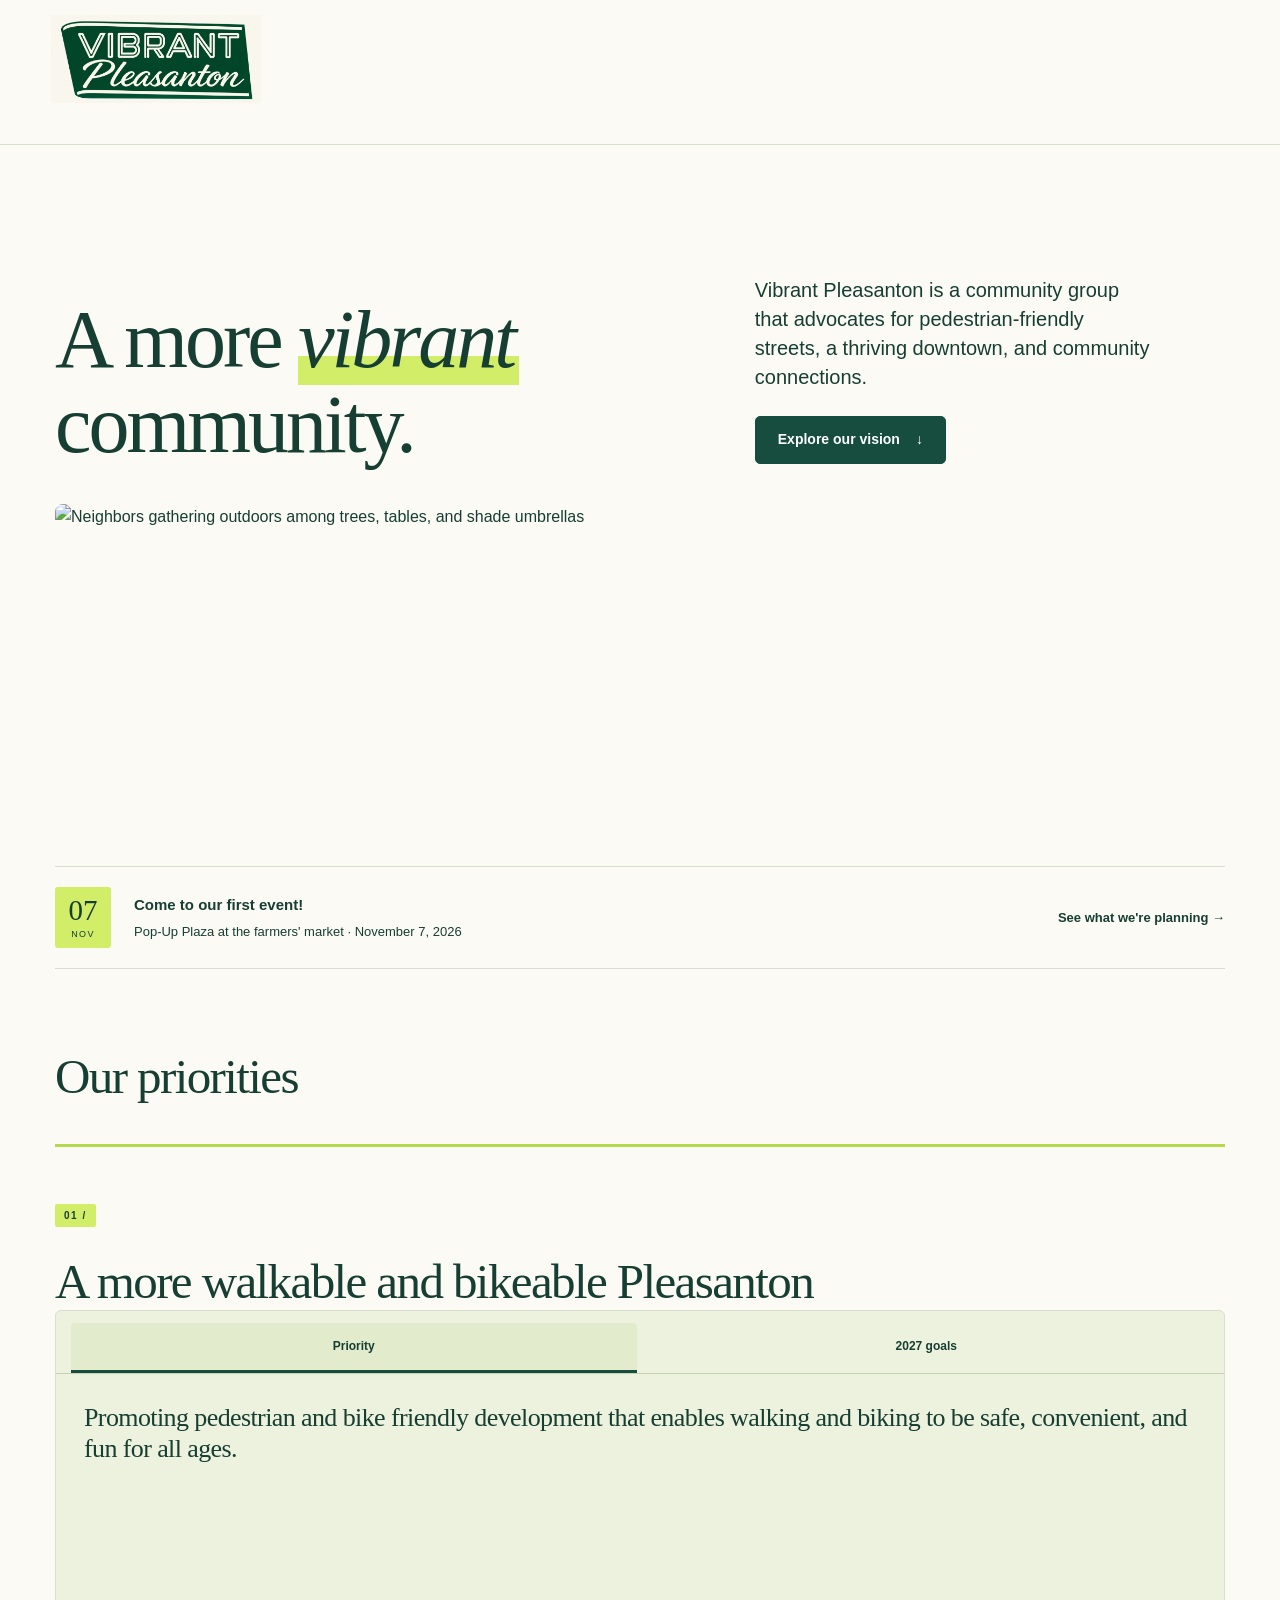
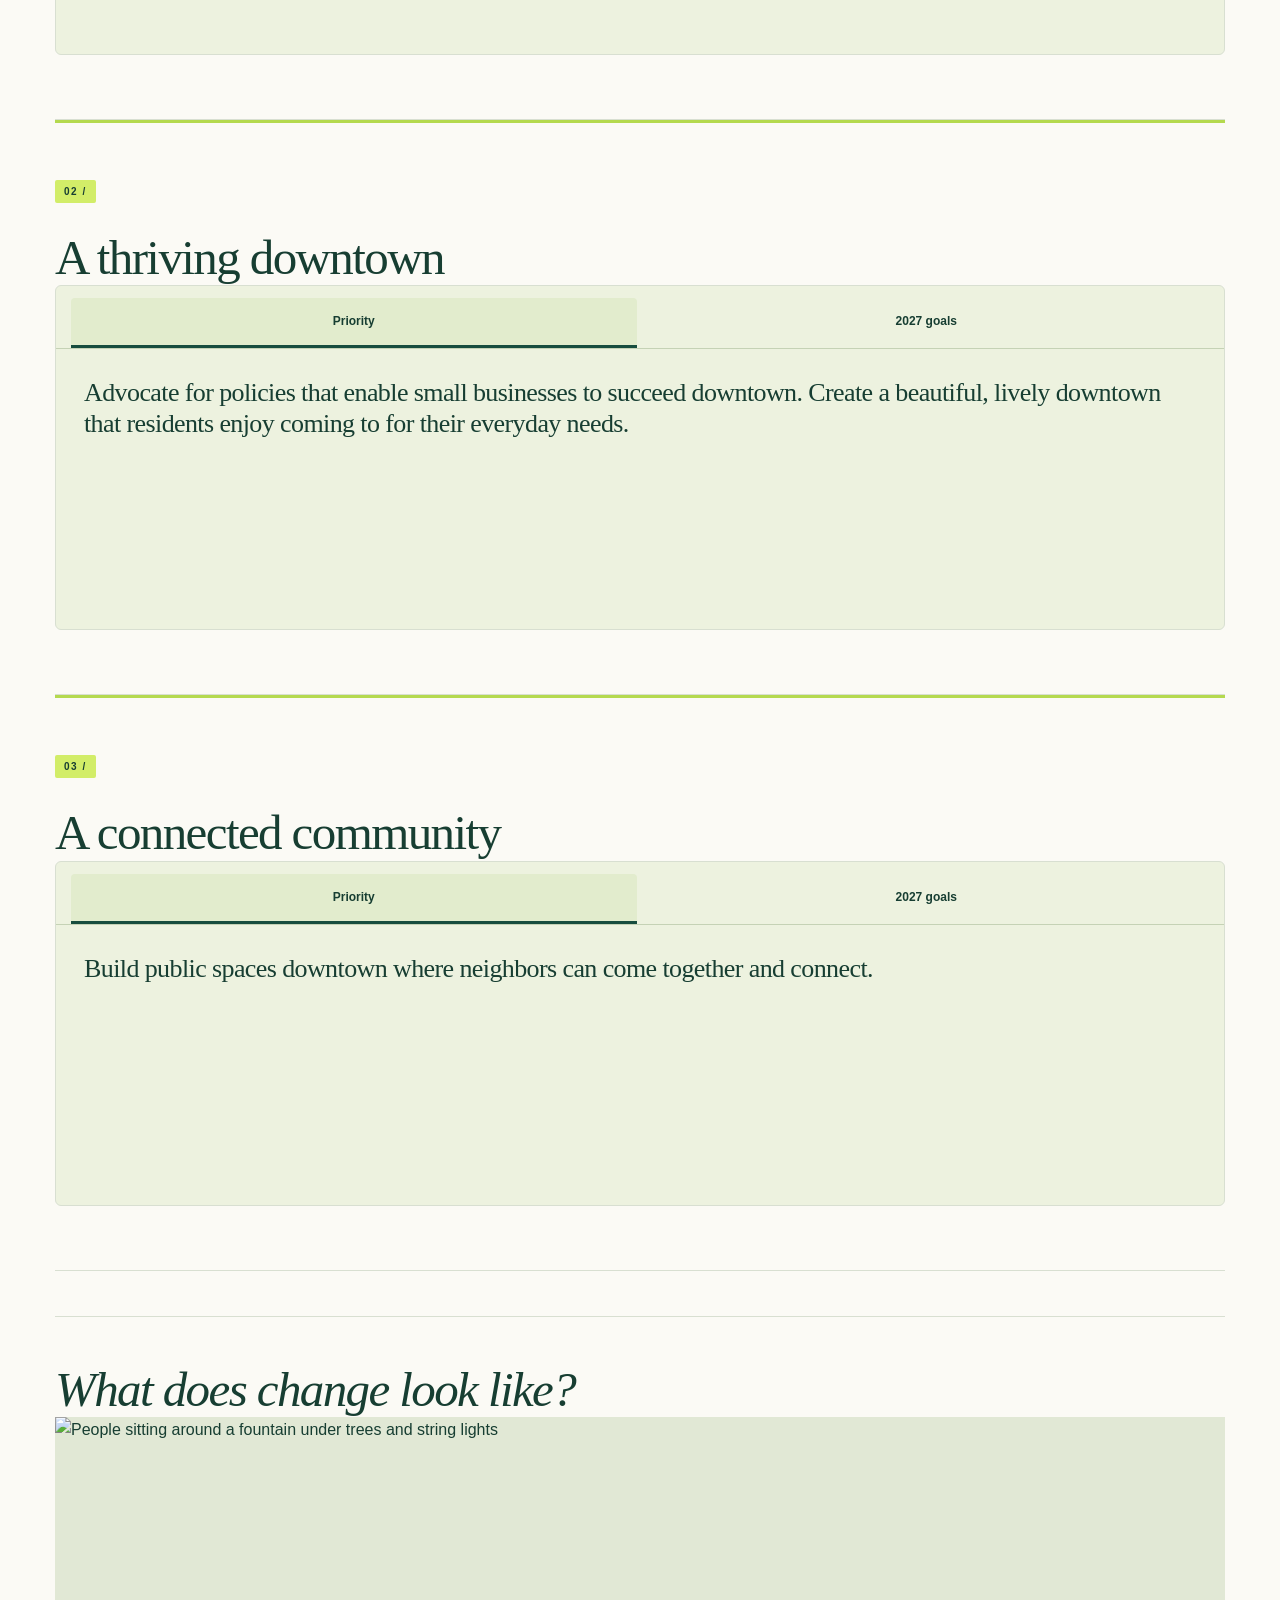
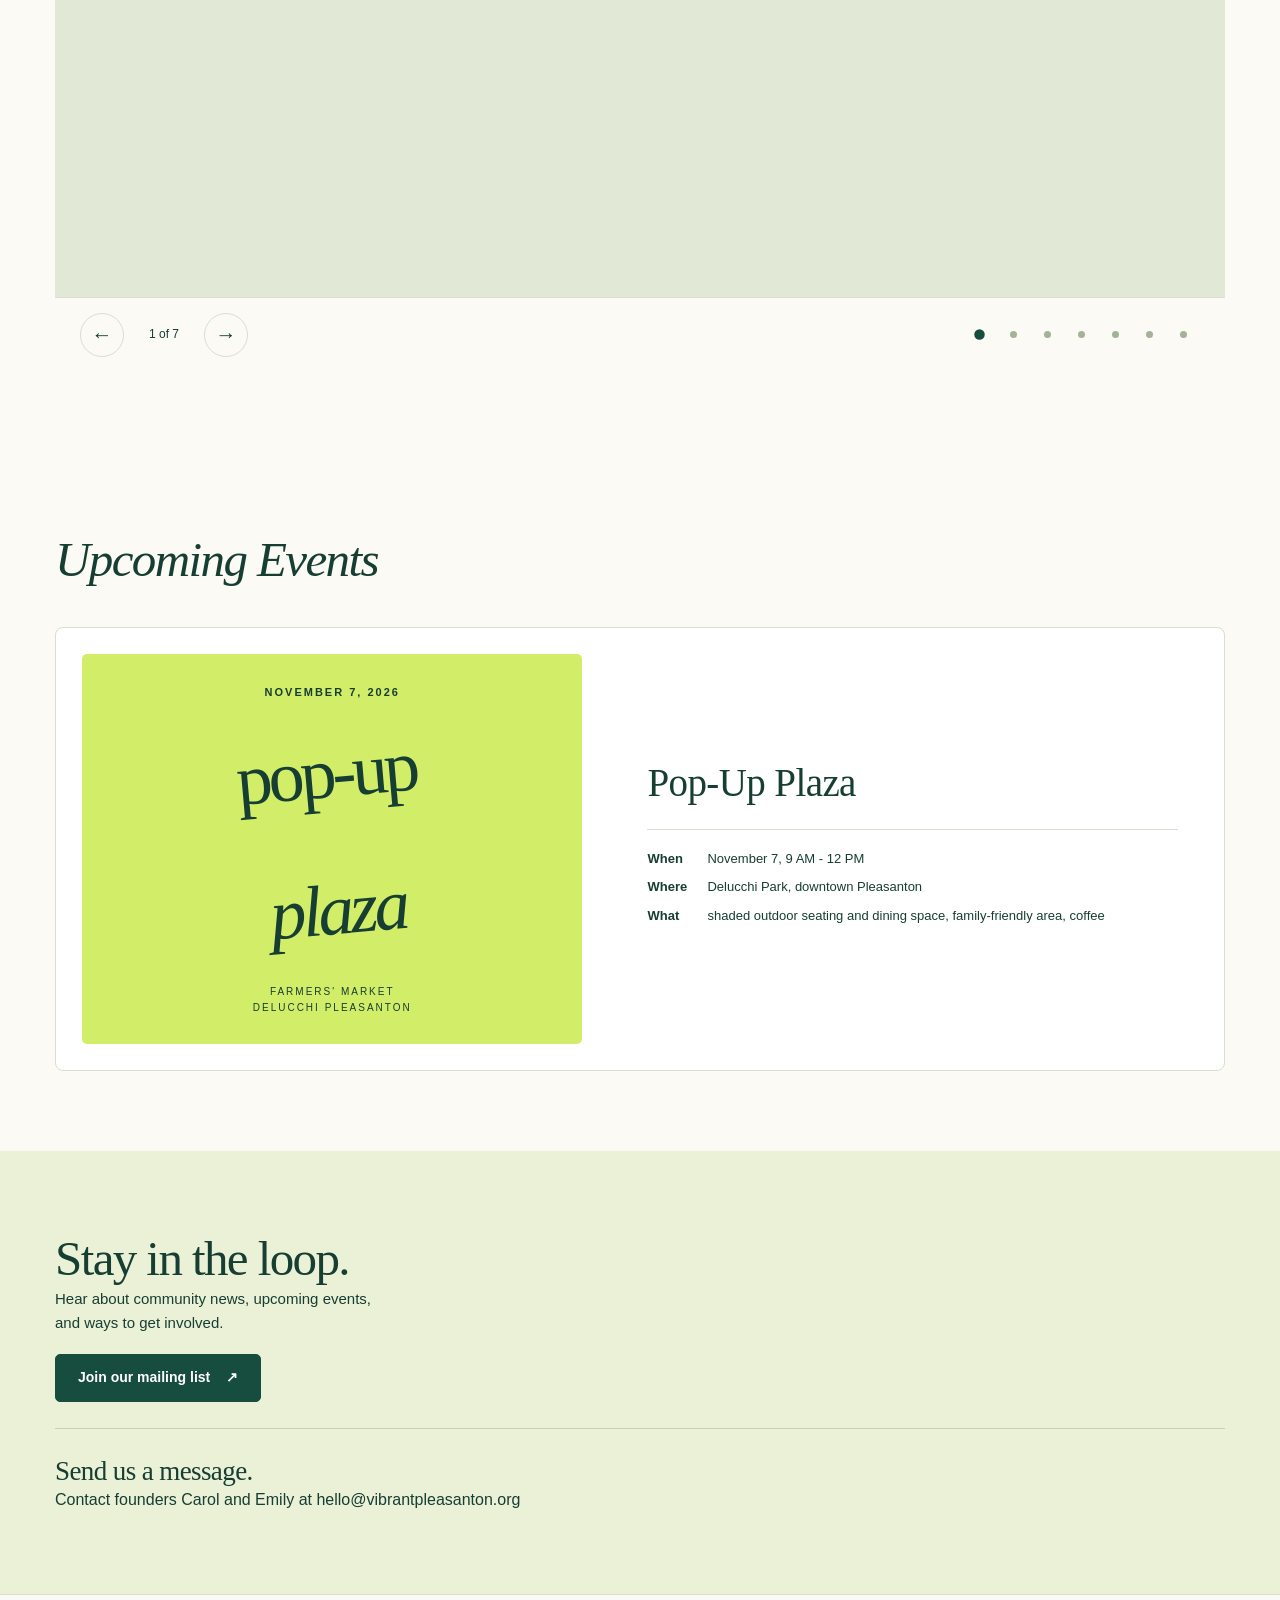
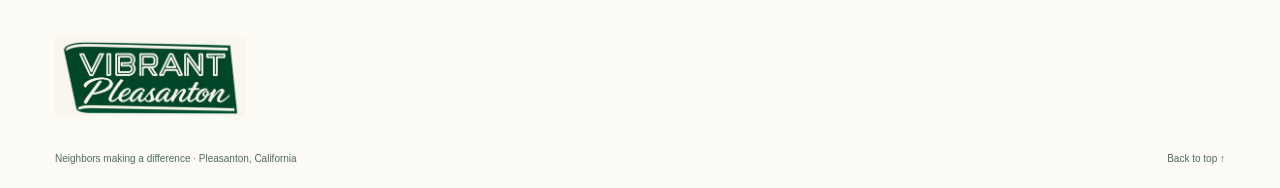
==== commit 49a2b6db: "removed get involved button removed buttons and our personal emails" ====
--- a/index.html
+++ b/index.html
@@ -46,16 +46,17 @@
     <header class="site-header">
         <div class="header-inner"><a aria-label="Vibrant Pleasanton home" class="brand" href="index.html"><span
                     class="logo-sign"><img alt="Vibrant Pleasanton" src="assets/vibrant-pleasanton-sign.png"
-                        width="1562" height="1007" /></span></a><button aria-controls="main-nav" aria-expanded="false"
+                        width="1562" height="1007" />
+                    <!-- </span></a><button aria-controls="main-nav" aria-expanded="false" -->
                 class="menu-toggle"><span>Menu</span><span aria-hidden="true" class="menu-lines"></span></button>
-            <nav aria-label="Main navigation" id="main-nav">
+            <!-- <nav aria-label="Main navigation" id="main-nav"> -->
                 <!-- <a href="#vision">Our vision</a> -->
                  <!-- <a href="priorities.html">Our priorities</a> -->
                  <!-- <a href="#events">What's happening</a> -->
                 <!-- <a -->
                     <!-- class="button small" href="priorities.html#goals">2027 goals</a> -->
-                    <a class="button small"
-                    href="#join">Get involved <span aria-hidden="true">↗</span></a></nav>
+                    <!-- <a class="button small" -->
+                    <!-- href="#join">Get involved <span aria-hidden="true">↗</span></a></nav> -->
         </div>
     </header>
     <main id="main">
@@ -383,11 +384,11 @@
                     class="logo-sign"><img alt="Vibrant Pleasanton" src="assets/vibrant-pleasanton-sign.png"
                         width="1562" height="1007" /></span></a>
             <!-- <p>A more walkable, livable,<br />connected place to call home.</p> -->
-            <div>
+            <!-- <div> -->
                 <!-- <a href="priorities.html">Our priorities</a> -->
-                <a href="index.html#join">Get involved</a><a
-                    href="mailto:eeaugust@gmail.com,carolowendro@gmail.com">Contact Carol &amp; Emily <span
-                        aria-hidden="true">↗</span></a></div>
+                <!-- <a href="index.html#join">Get involved</a><a -->
+                    <!-- href="mailto:hello@vibrantpleasanton.org"> <span -->
+                        <!-- aria-hidden="true">↗</span></a></div> -->
         </div>
         <div class="wrap footer-bottom"><span>Neighbors making a difference · Pleasanton, California</span><a
                 href="#top">Back to top ↑</a></div>
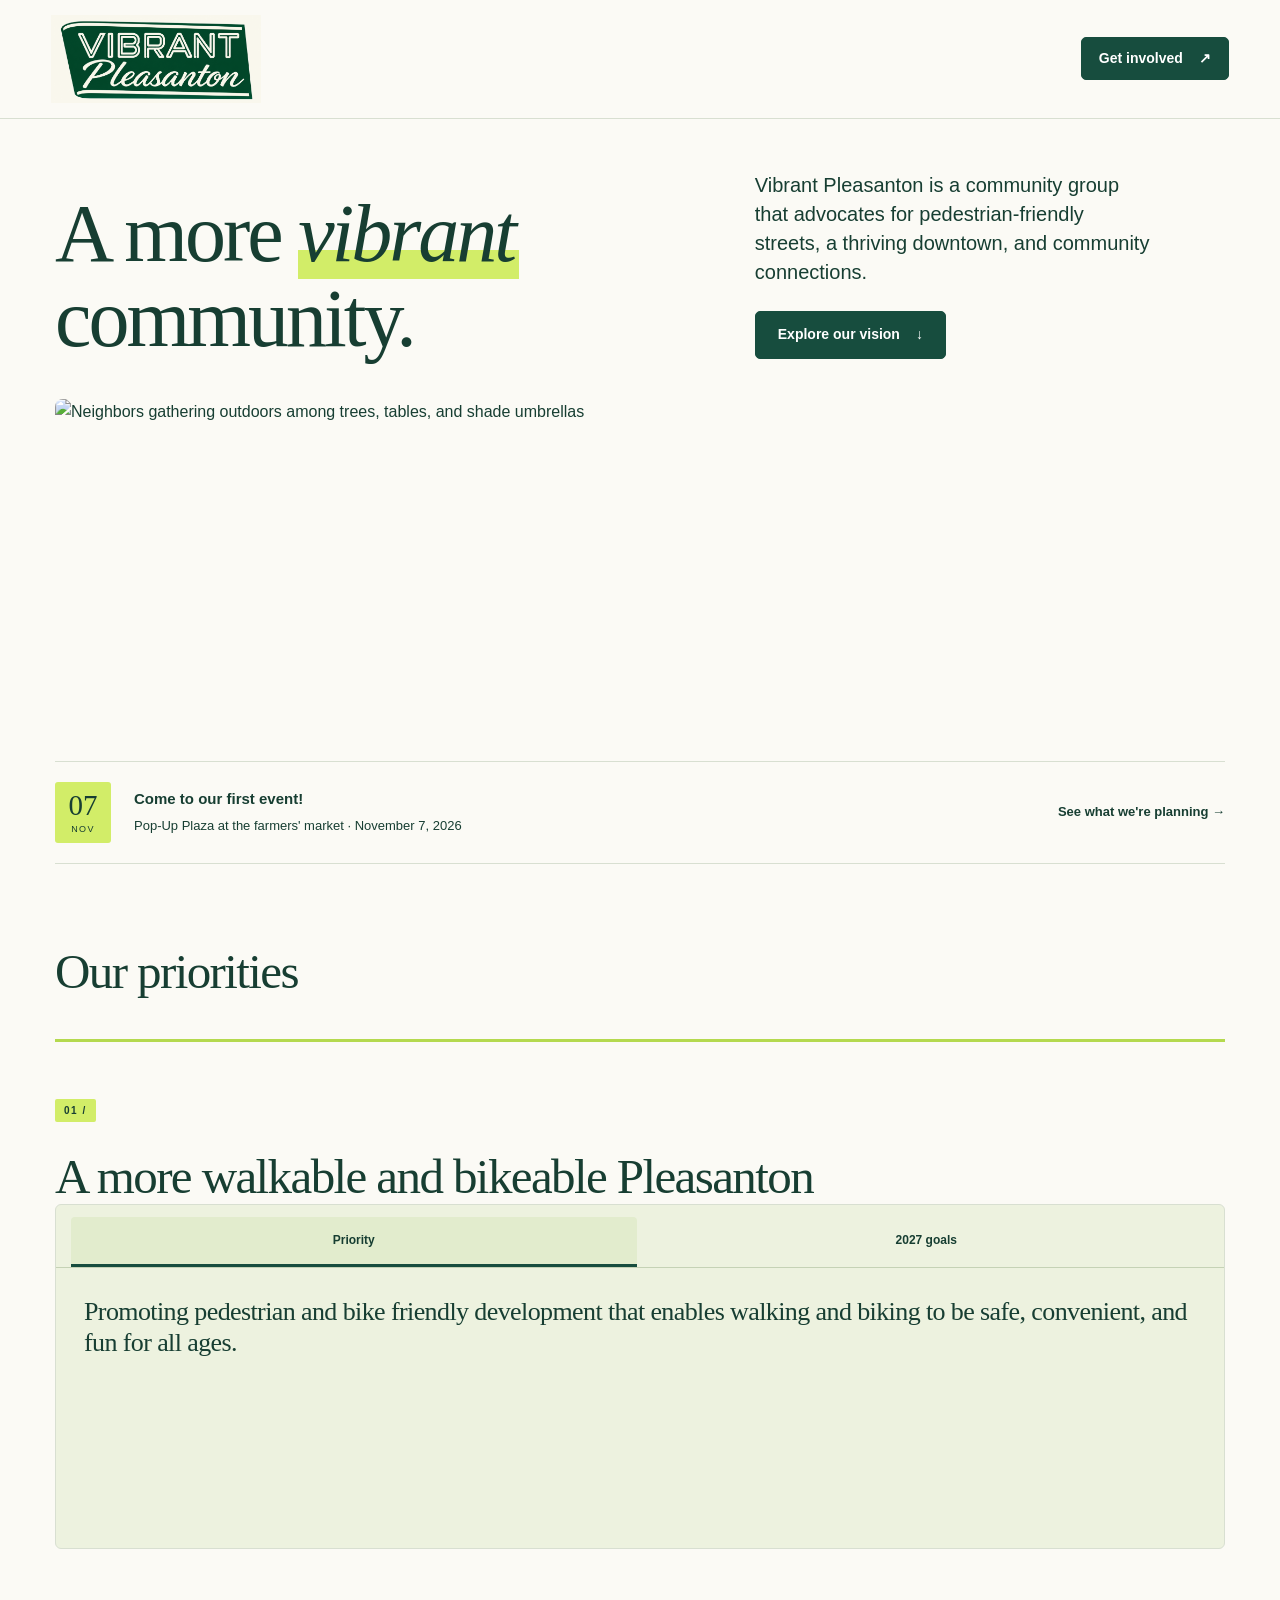
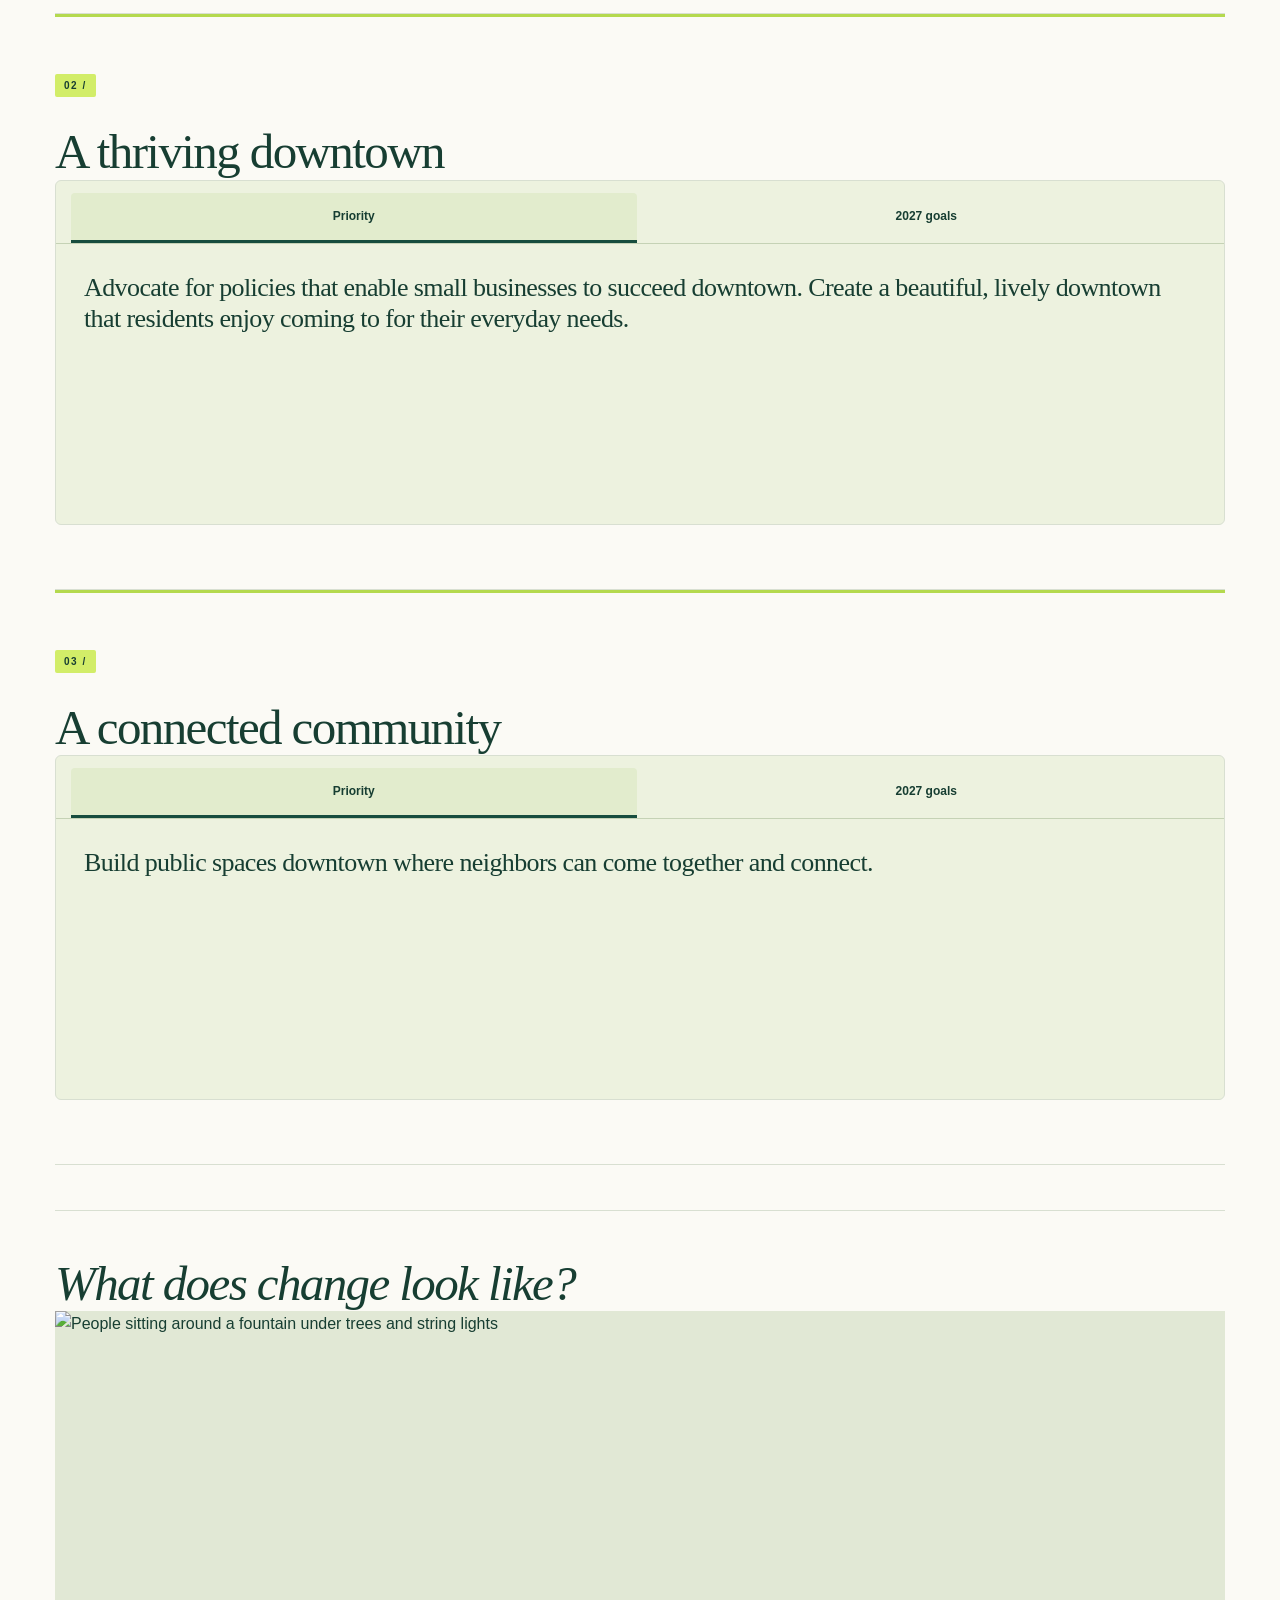
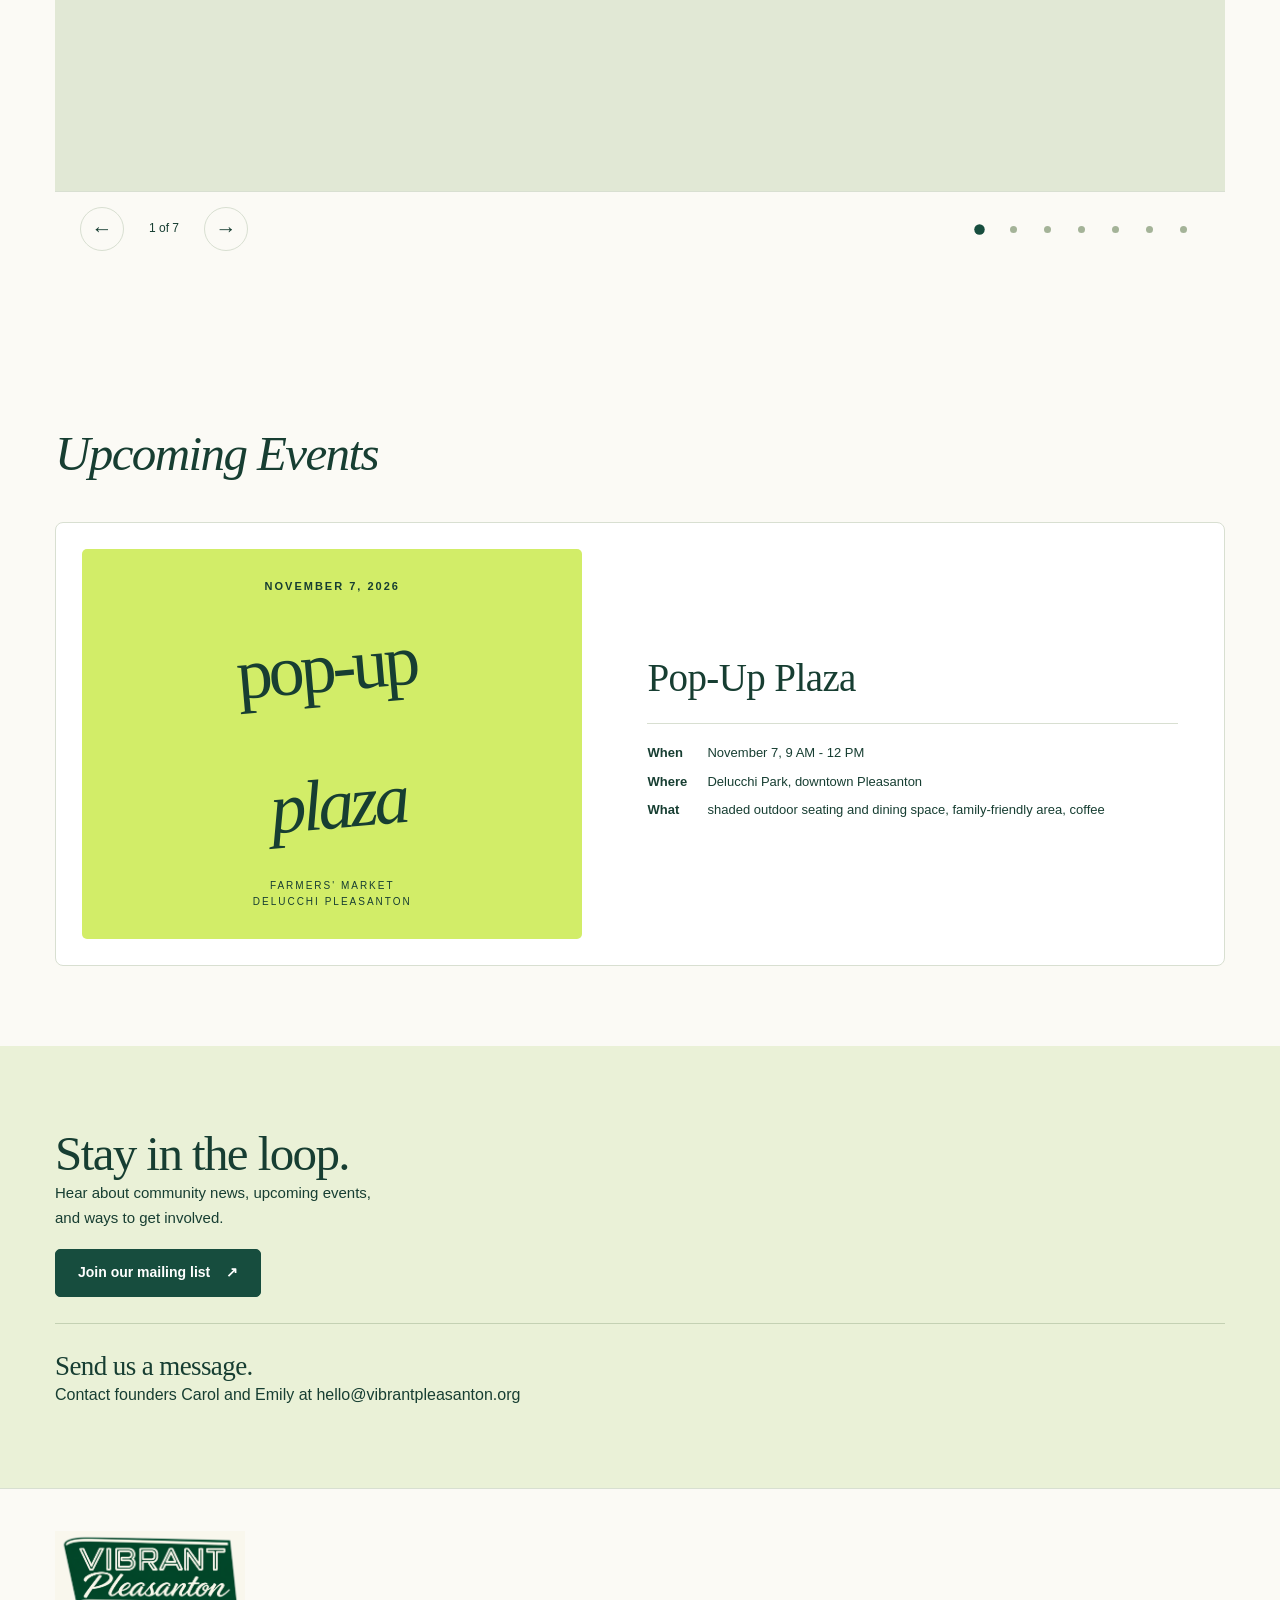
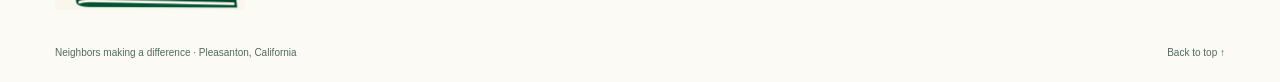
==== commit 377d194a: "added back get involved button added back get involved button on the top" ====
--- a/index.html
+++ b/index.html
@@ -55,8 +55,7 @@
                  <!-- <a href="#events">What's happening</a> -->
                 <!-- <a -->
                     <!-- class="button small" href="priorities.html#goals">2027 goals</a> -->
-                    <!-- <a class="button small" -->
-                    <!-- href="#join">Get involved <span aria-hidden="true">↗</span></a></nav> -->
+                     <a class="button small"href="#join">Get involved <span aria-hidden="true">↗</span></a></nav>
         </div>
     </header>
     <main id="main">
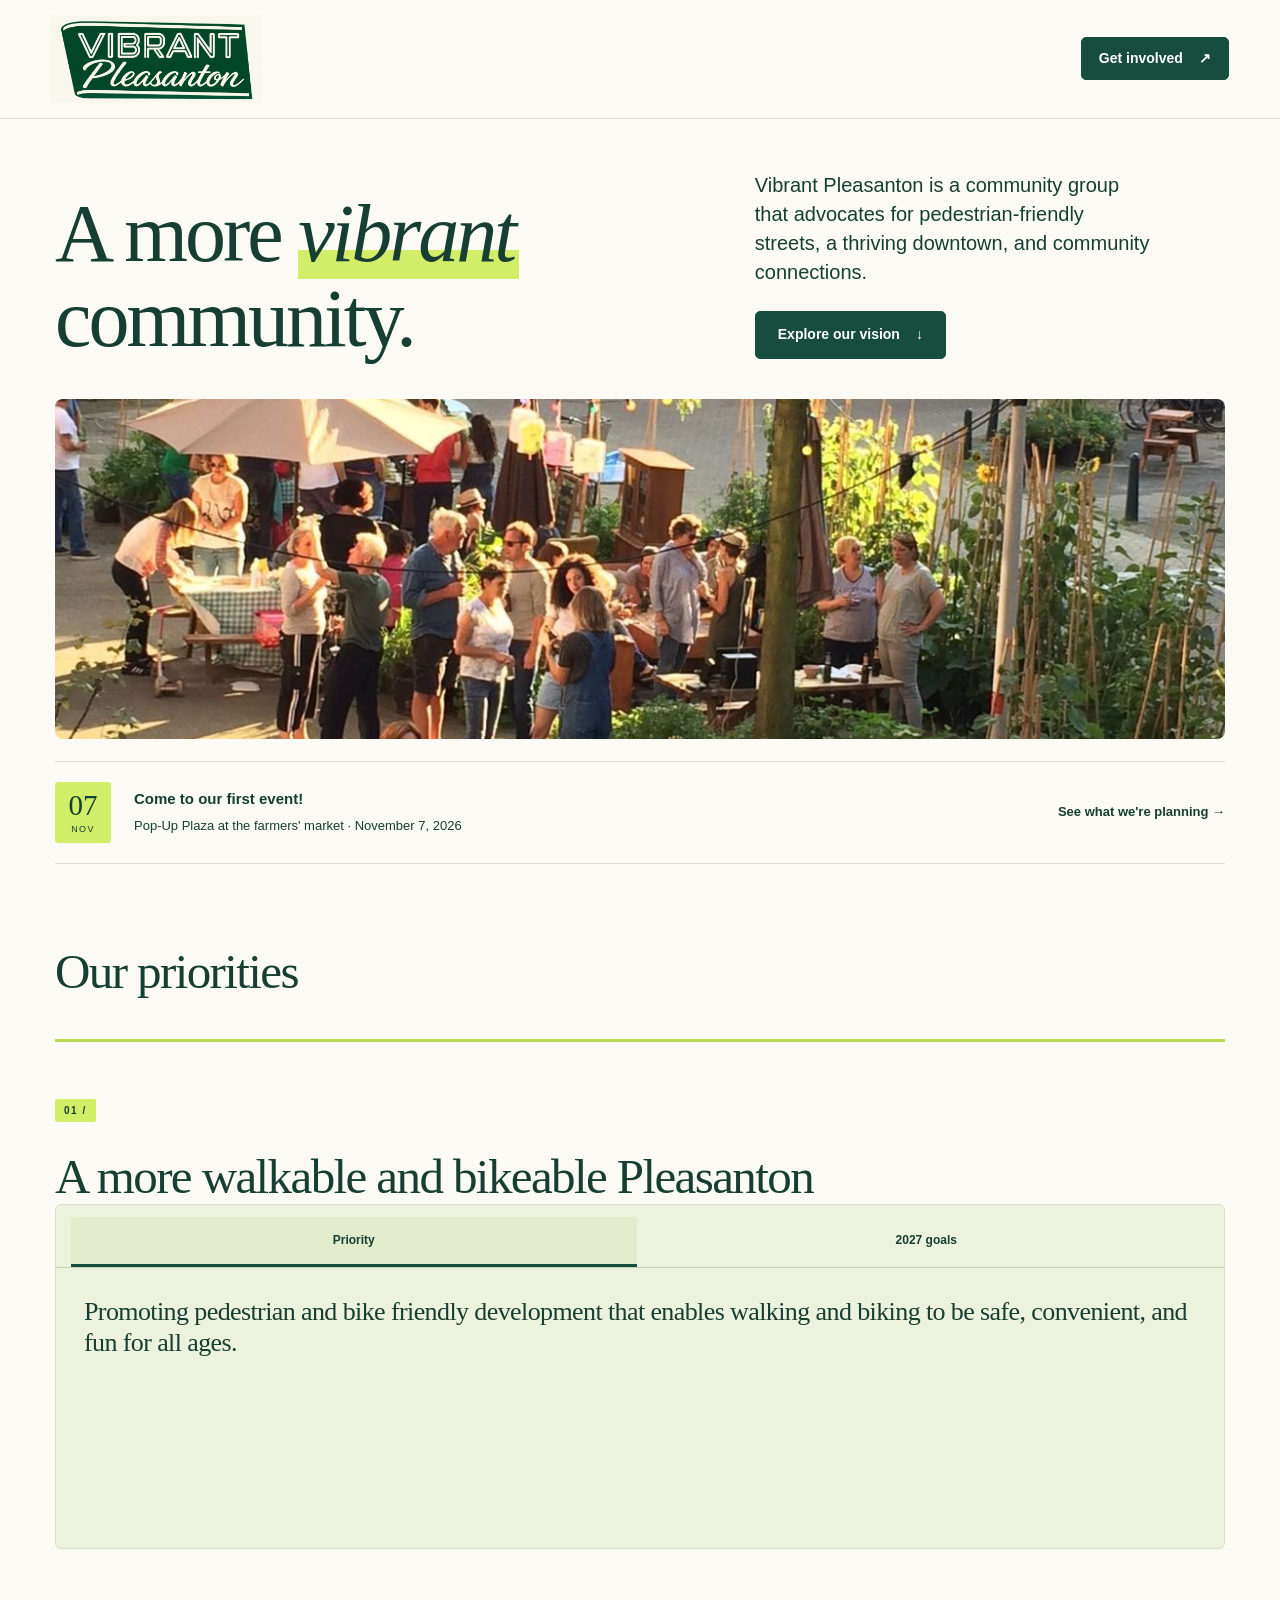
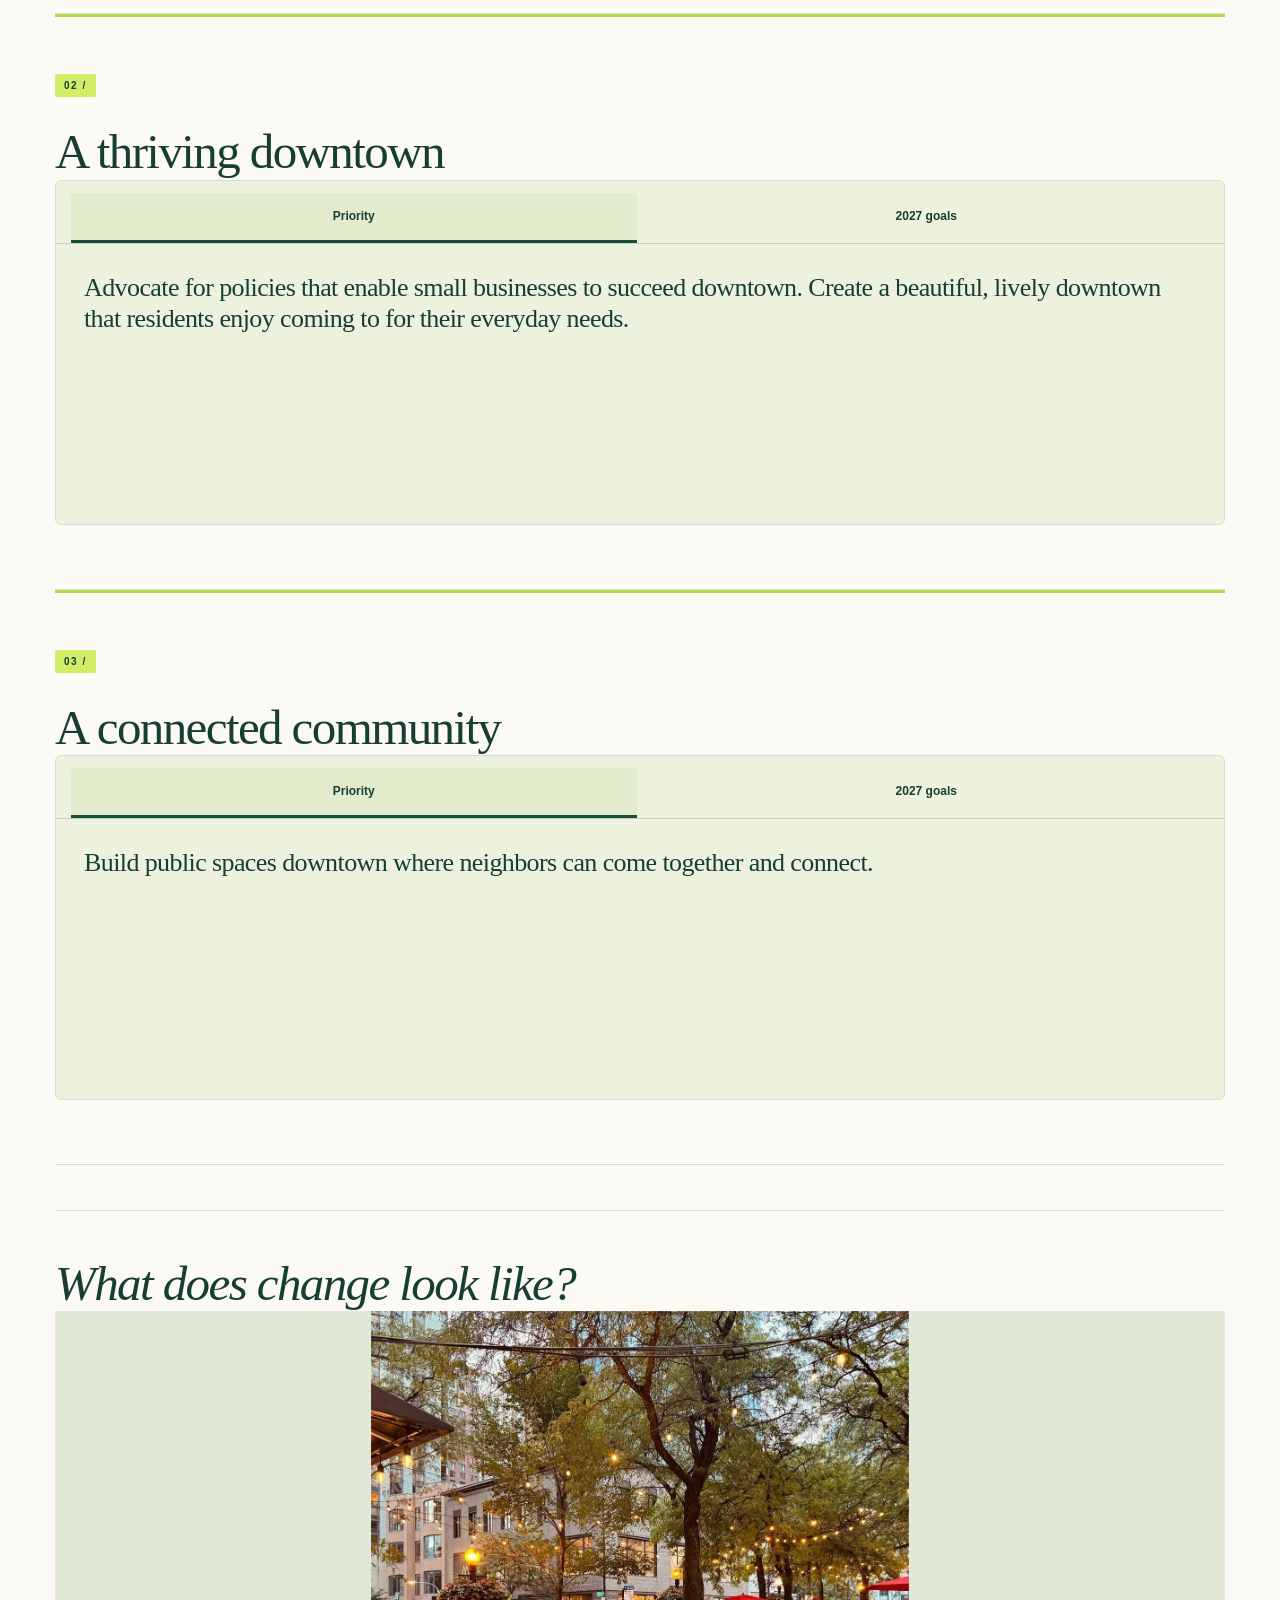
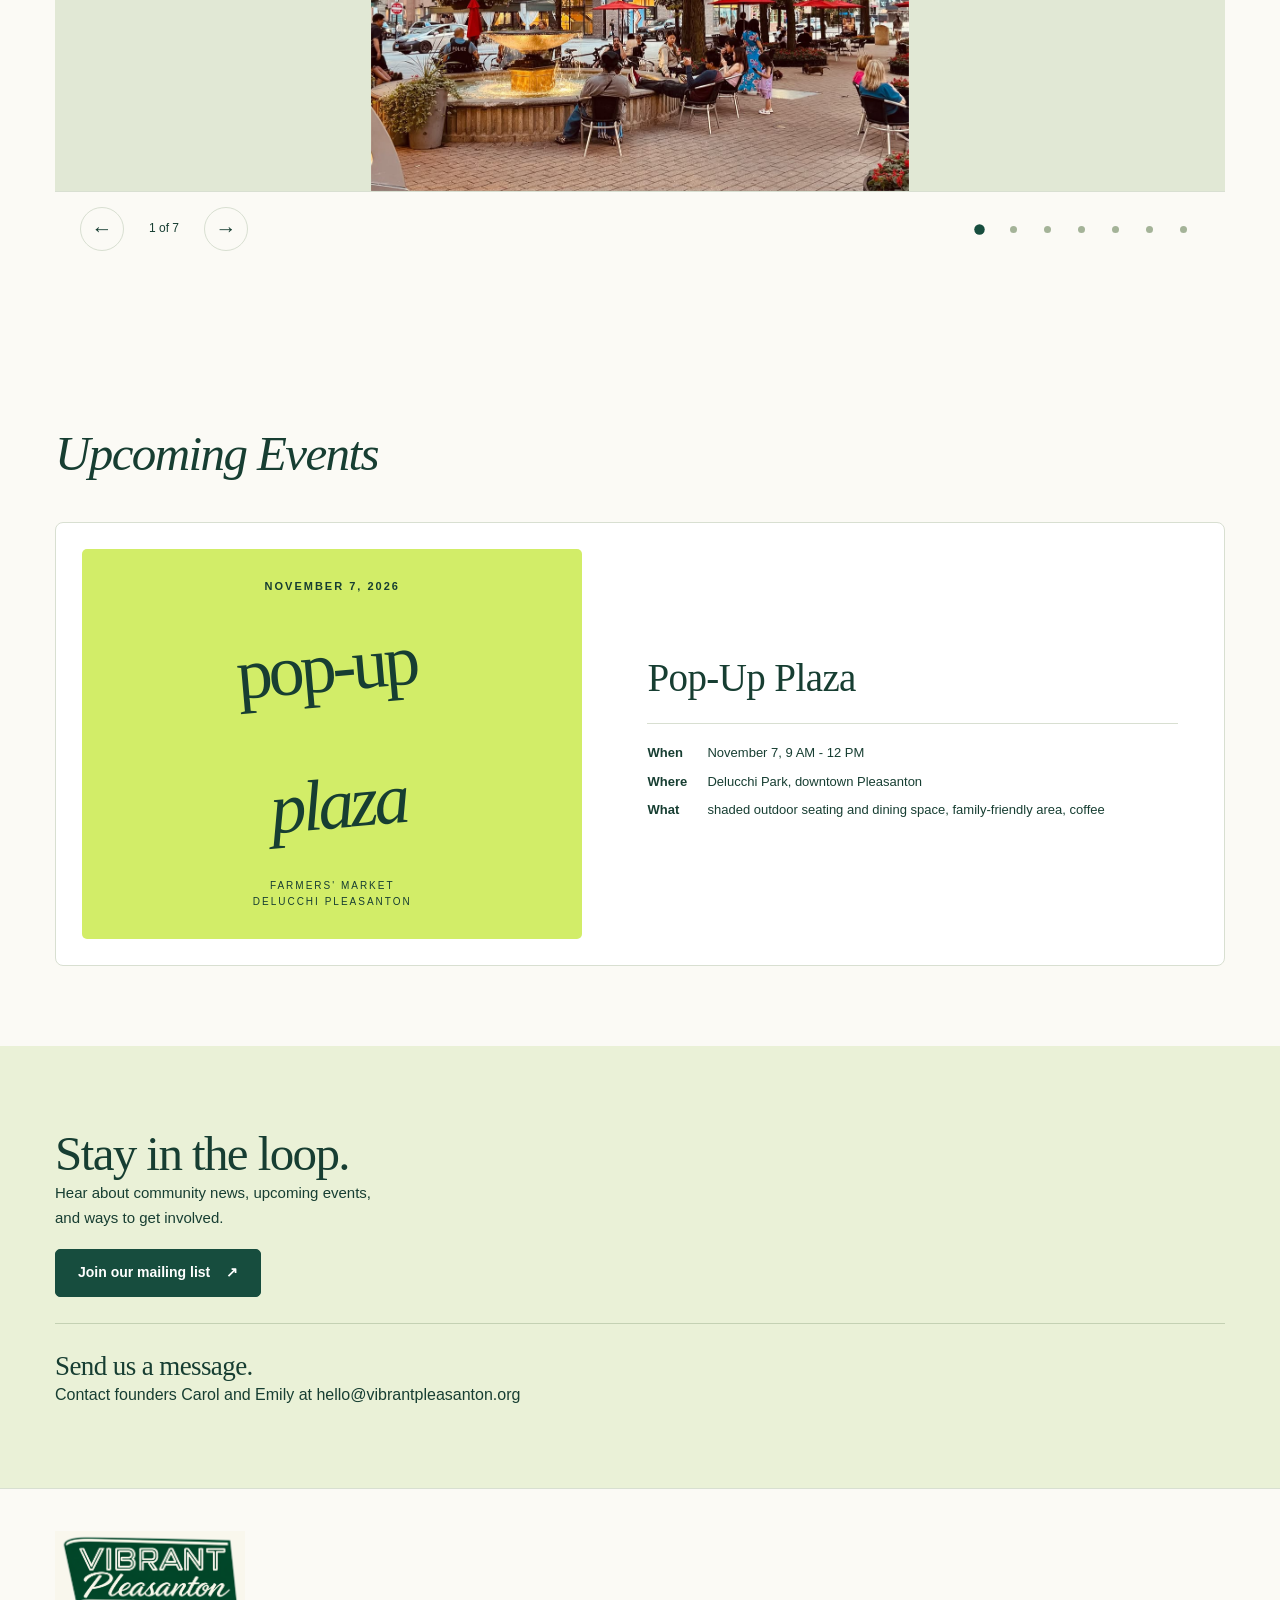
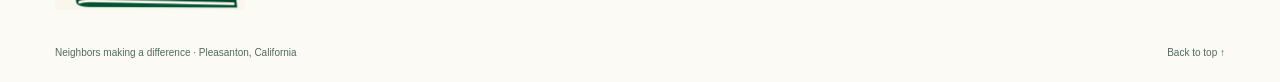
==== commit d4e5940f: "removed place to belong tagline removed tagline" ====
--- a/index.html
+++ b/index.html
@@ -10,7 +10,7 @@
         content="Vibrant Pleasanton is a community advocacy and action group creating a more walkable, livable, connected Pleasanton."
         name="description" />
     <meta content="#174d3e" name="theme-color" />
-    <title>Vibrant Pleasanton — A place to belong</title>
+    <title>Vibrant Pleasanton — A more vibrant community</title>
     <link href="assets/vibrant-pleasanton-sign.png" rel="icon" type="image/png" />
     <link href="styles.css" rel="stylesheet" />
     <script defer="" src="site.js"></script><noscript>
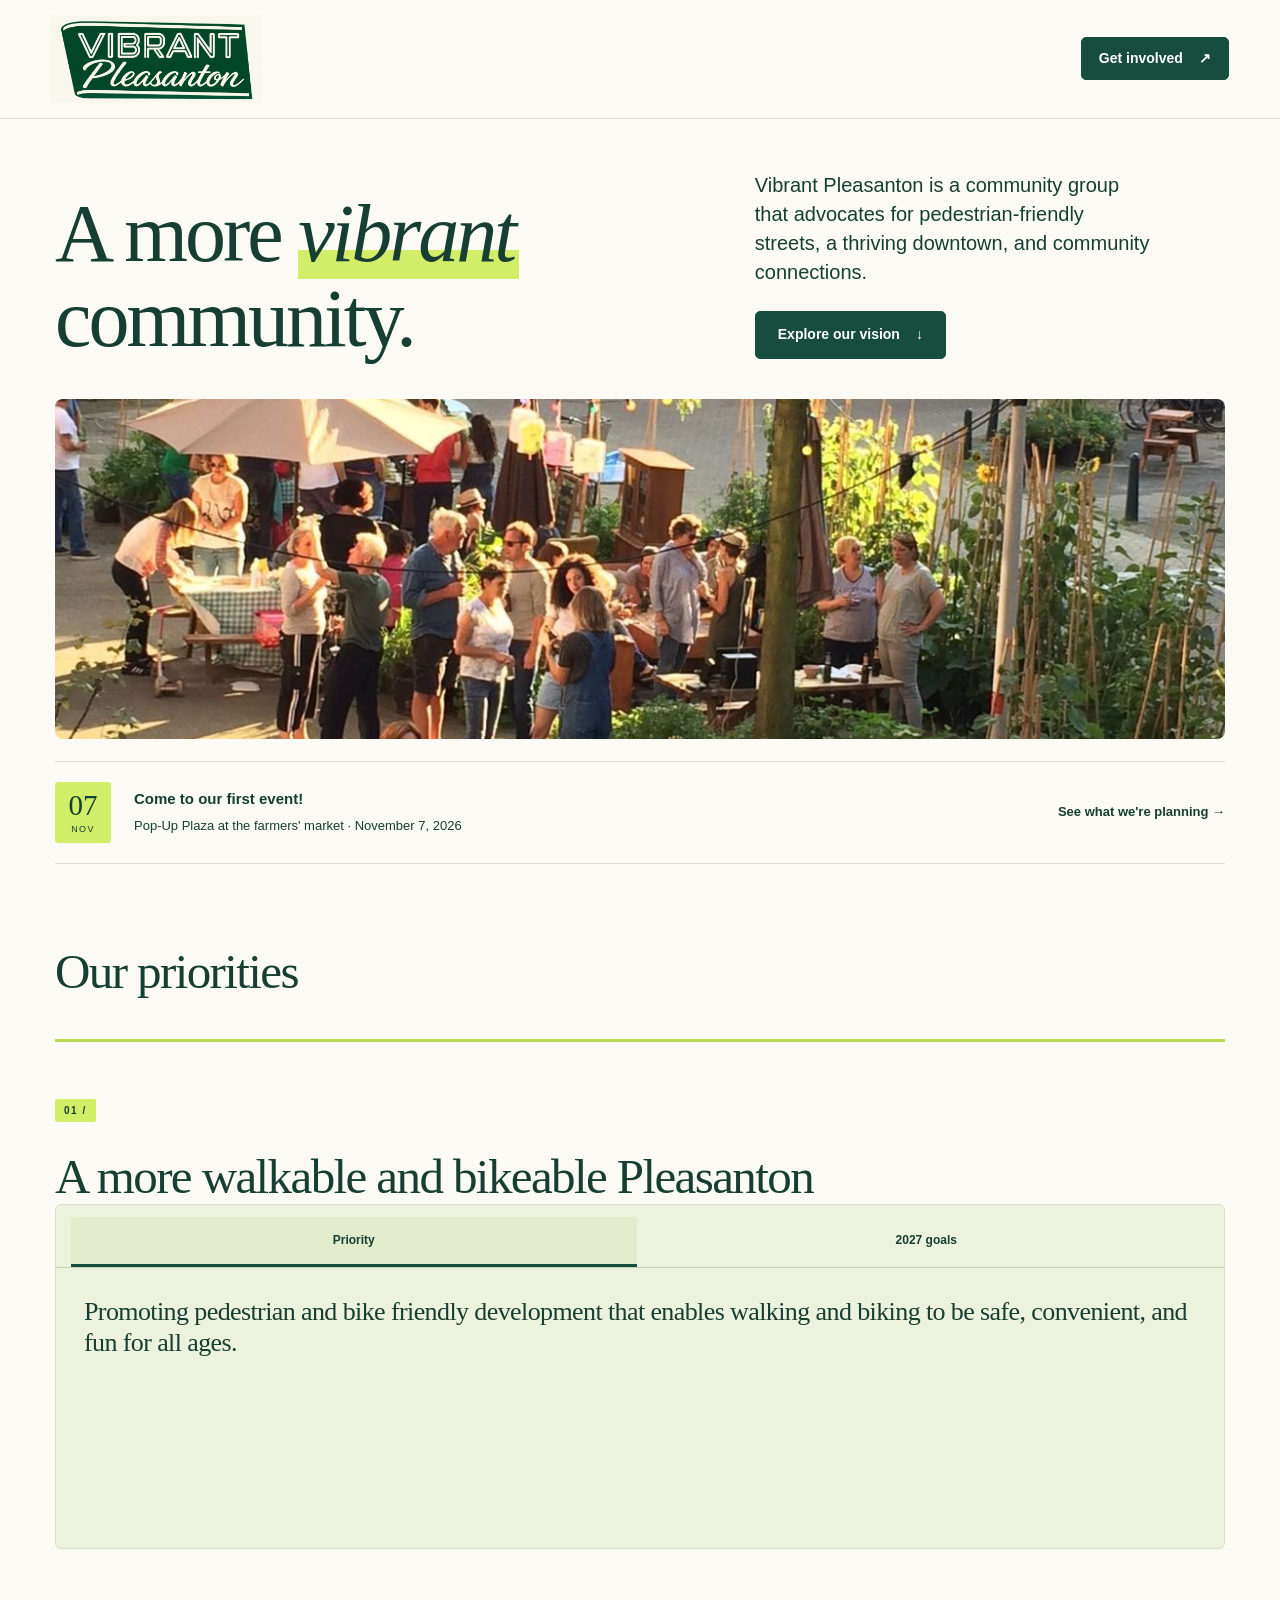
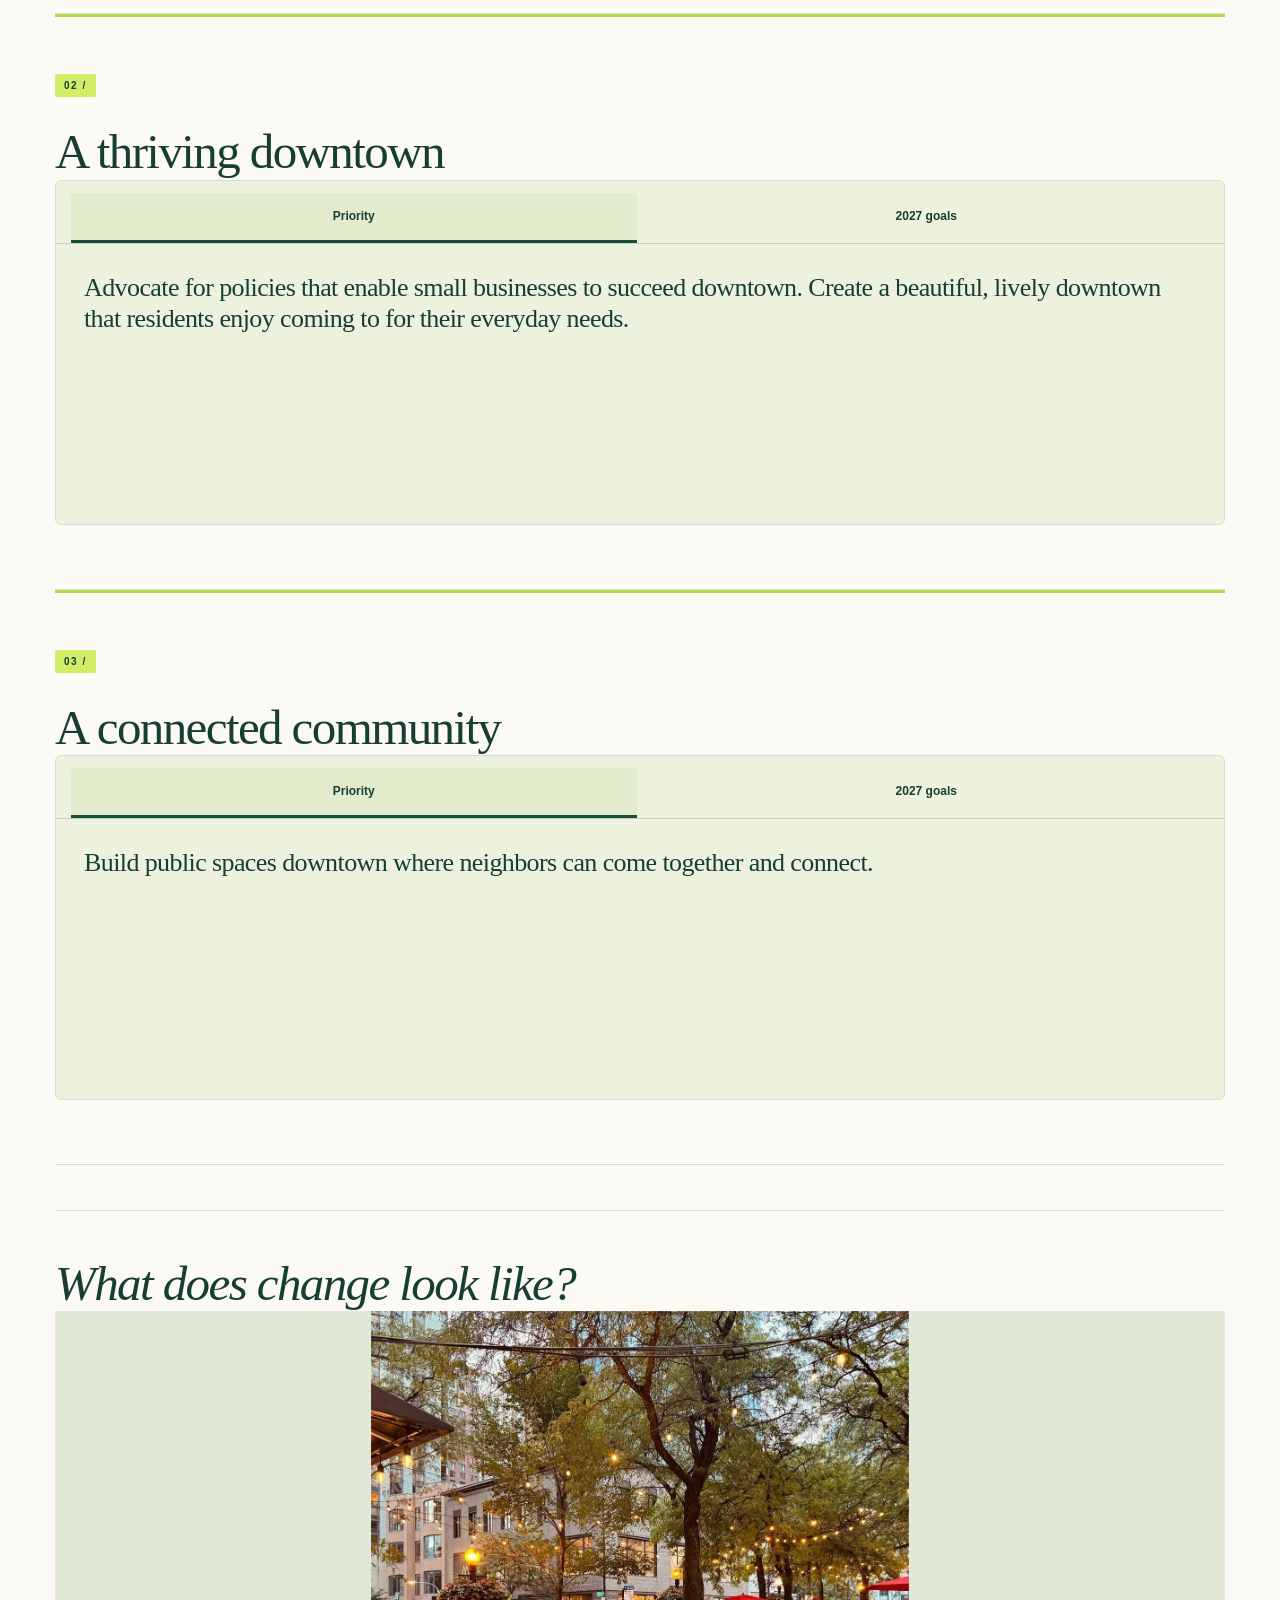
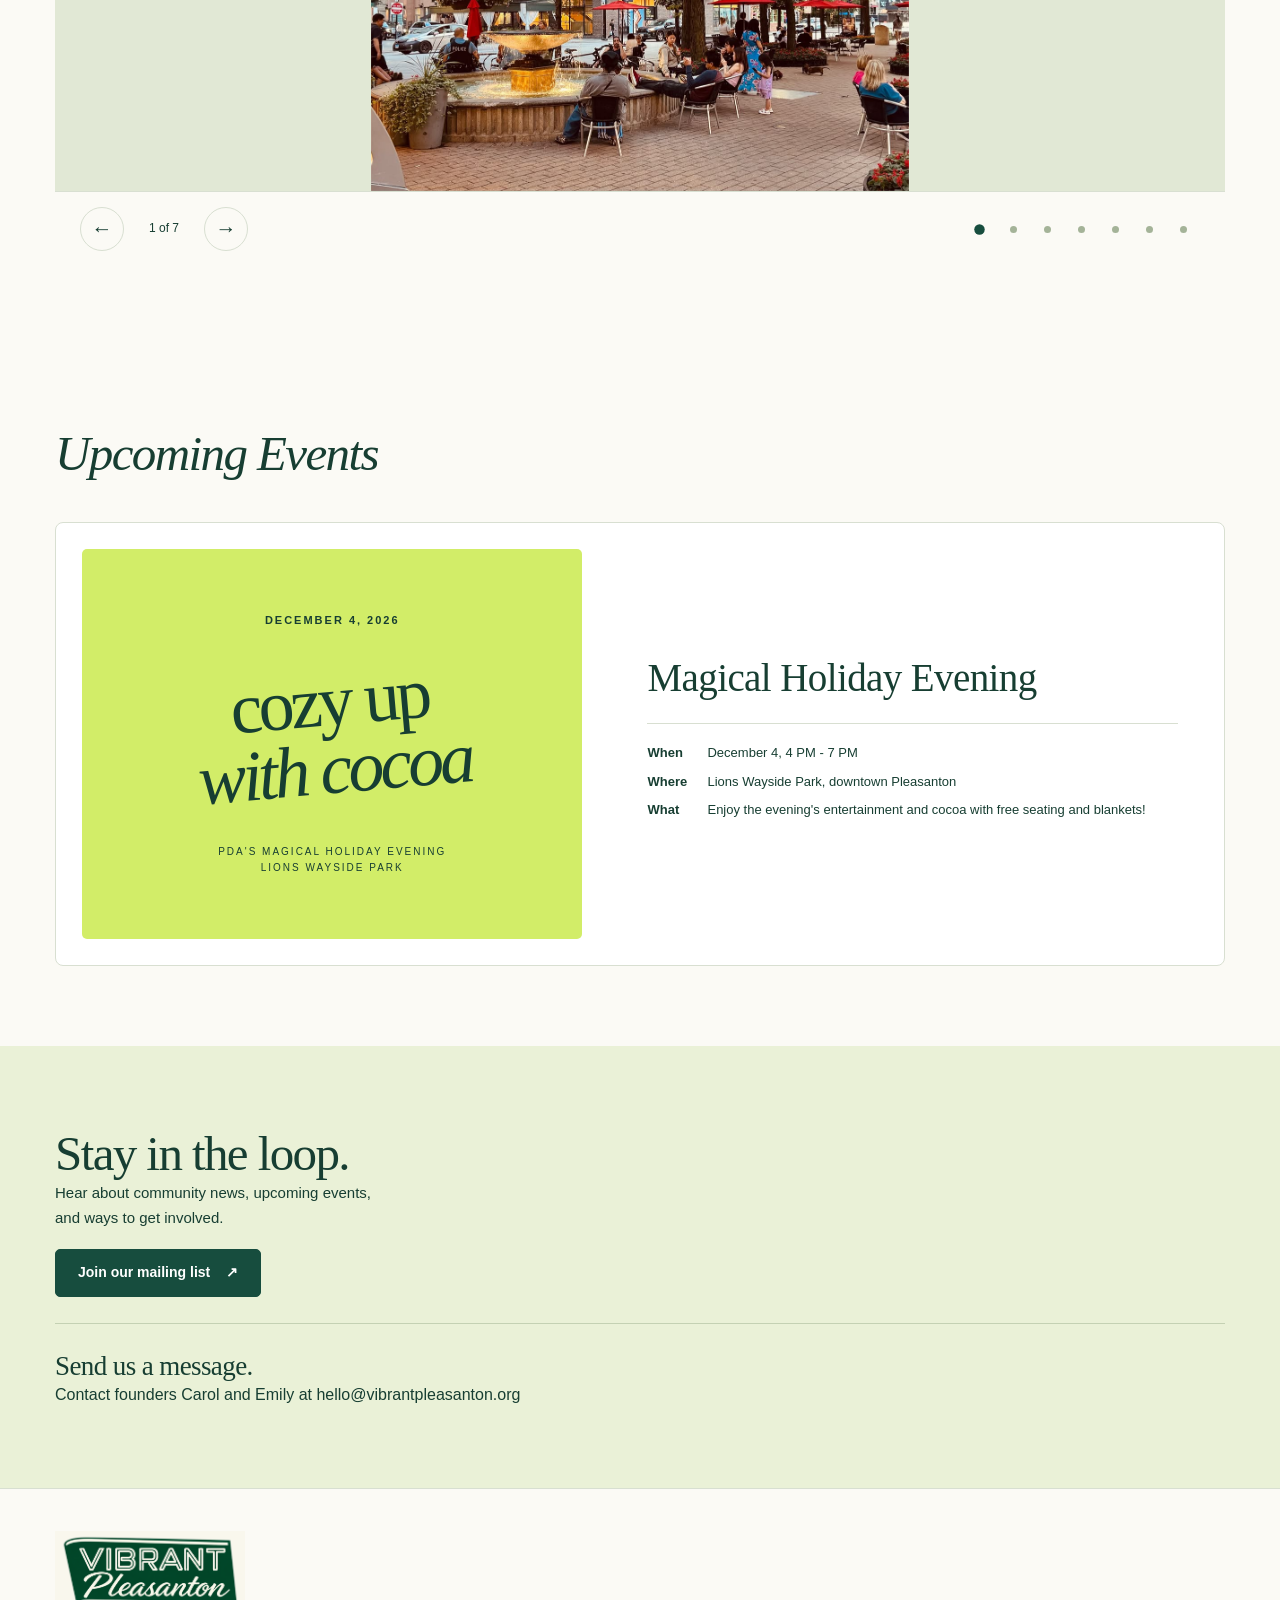
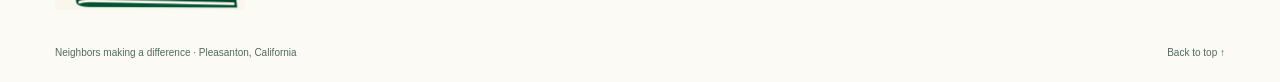
==== commit 74914711: "12/4 event details updated with magical holiday evening event details" ====
--- a/index.html
+++ b/index.html
@@ -298,25 +298,24 @@
                         <!-- and space for children to play alongside the farmers' market.</p> -->
                 </div>
                 <article class="event">
-                    <div aria-hidden="true" class="event-poster"><span class="poster-date">NOVEMBER 7, 2026</span>
-                        <div>pop-up<br /><br /><em>plaza</em></div><span class="poster-footer">FARMERS' MARKET<br />DELUCCHI
-                            PLEASANTON</span>
+                    <div aria-hidden="true" class="event-poster"><span class="poster-date">DECEMBER 4, 2026</span>
+                        <div>cozy up<br /><em>with cocoa</em></div><span class="poster-footer">PDA'S MAGICAL HOLIDAY EVENING<br />LIONS WAYSIDE PARK</span>
                     </div>
                     <div class="event-copy">
                         <!-- <p class="eyebrow">In the works</p> -->
-                        <h3>Pop-Up Plaza</h3>
+                        <h3>Magical Holiday Evening</h3>
                         <dl class="event-details">
                             <div>
                                 <dt>When</dt>
-                                <dd>November 7, 9 AM - 12 PM</dd>
+                                <dd>December 4, 4 PM - 7 PM</dd>
                             </div>
                             <div>
                                 <dt>Where</dt>
-                                <dd>Delucchi Park, downtown Pleasanton</dd>
+                                <dd>Lions Wayside Park, downtown Pleasanton</dd>
                             </div>
                             <div>
                                 <dt>What</dt>
-                                <dd>shaded outdoor seating and dining space, family-friendly area, coffee</dd>
+                                <dd>Enjoy the evening's entertainment and cocoa with free seating and blankets!
                             </div>
                         </dl>
                         <!-- <p class="event-note">Final details TBA.</p> -->
